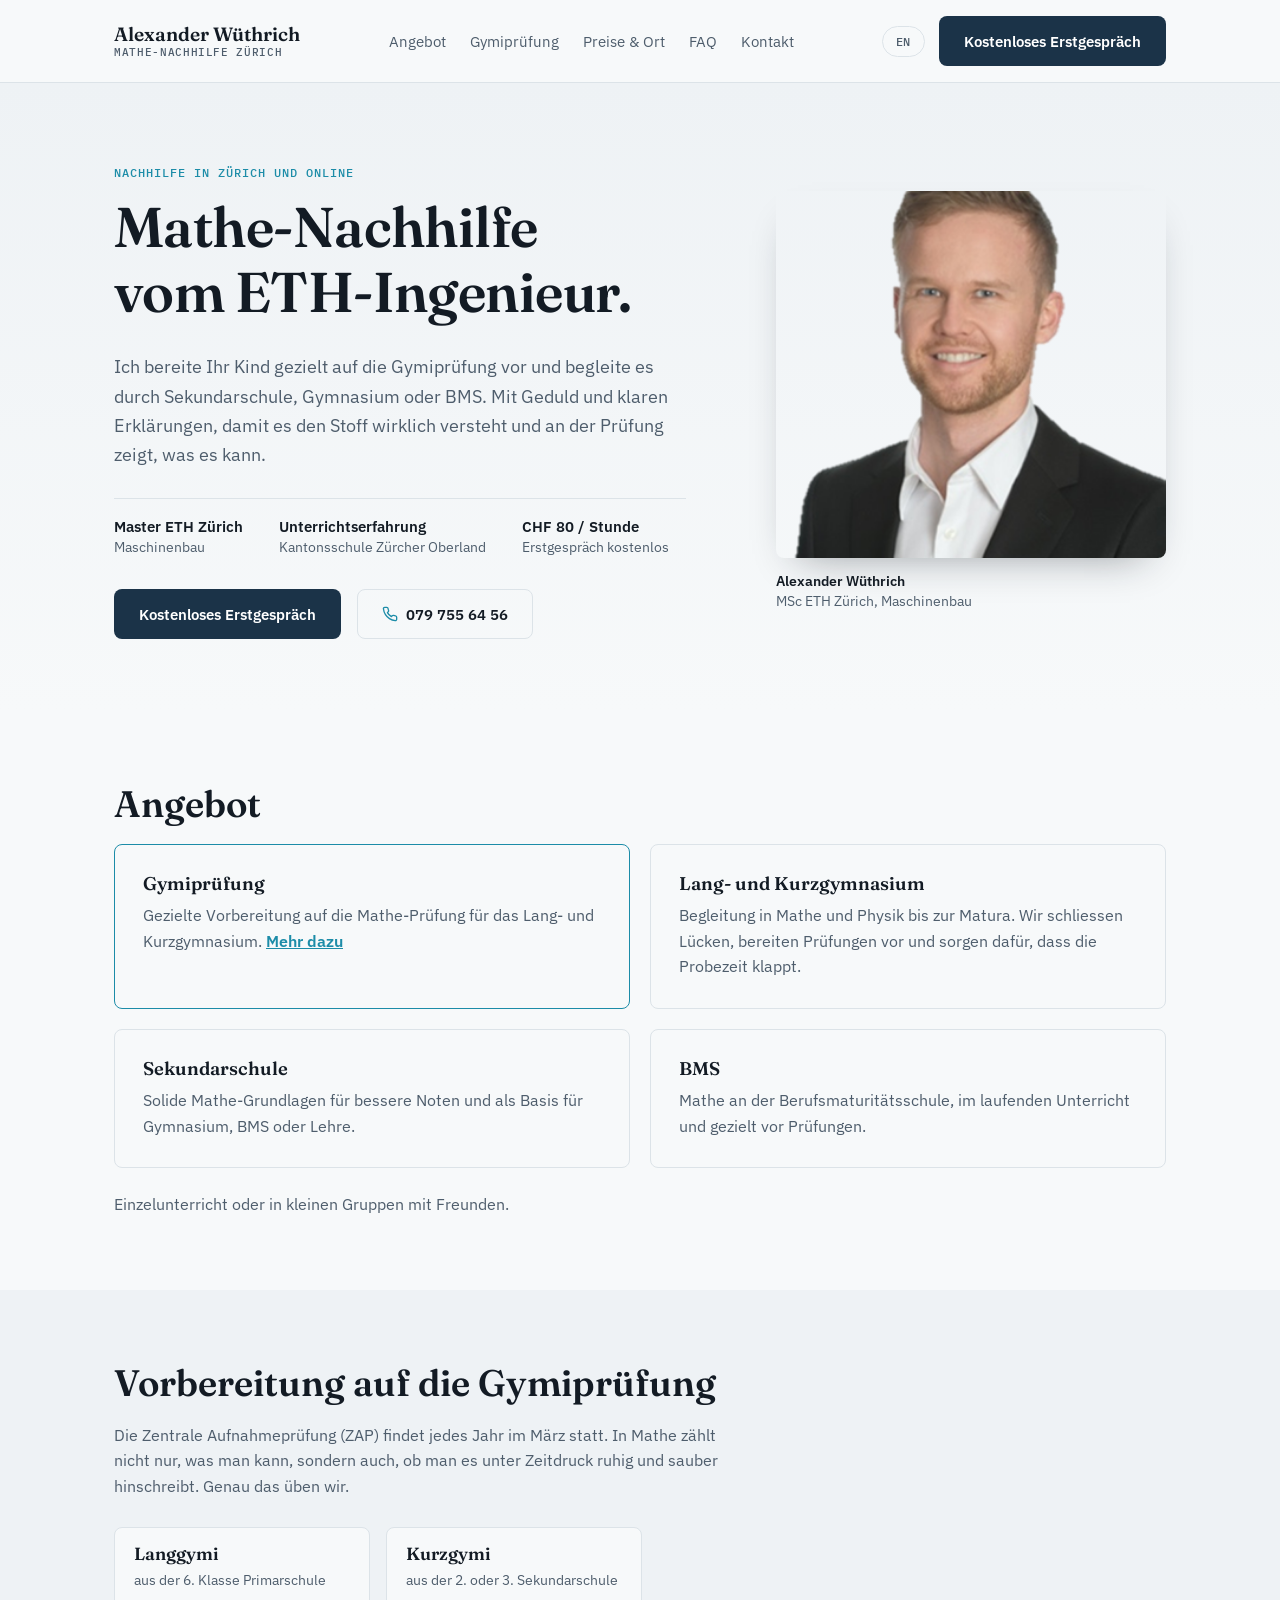
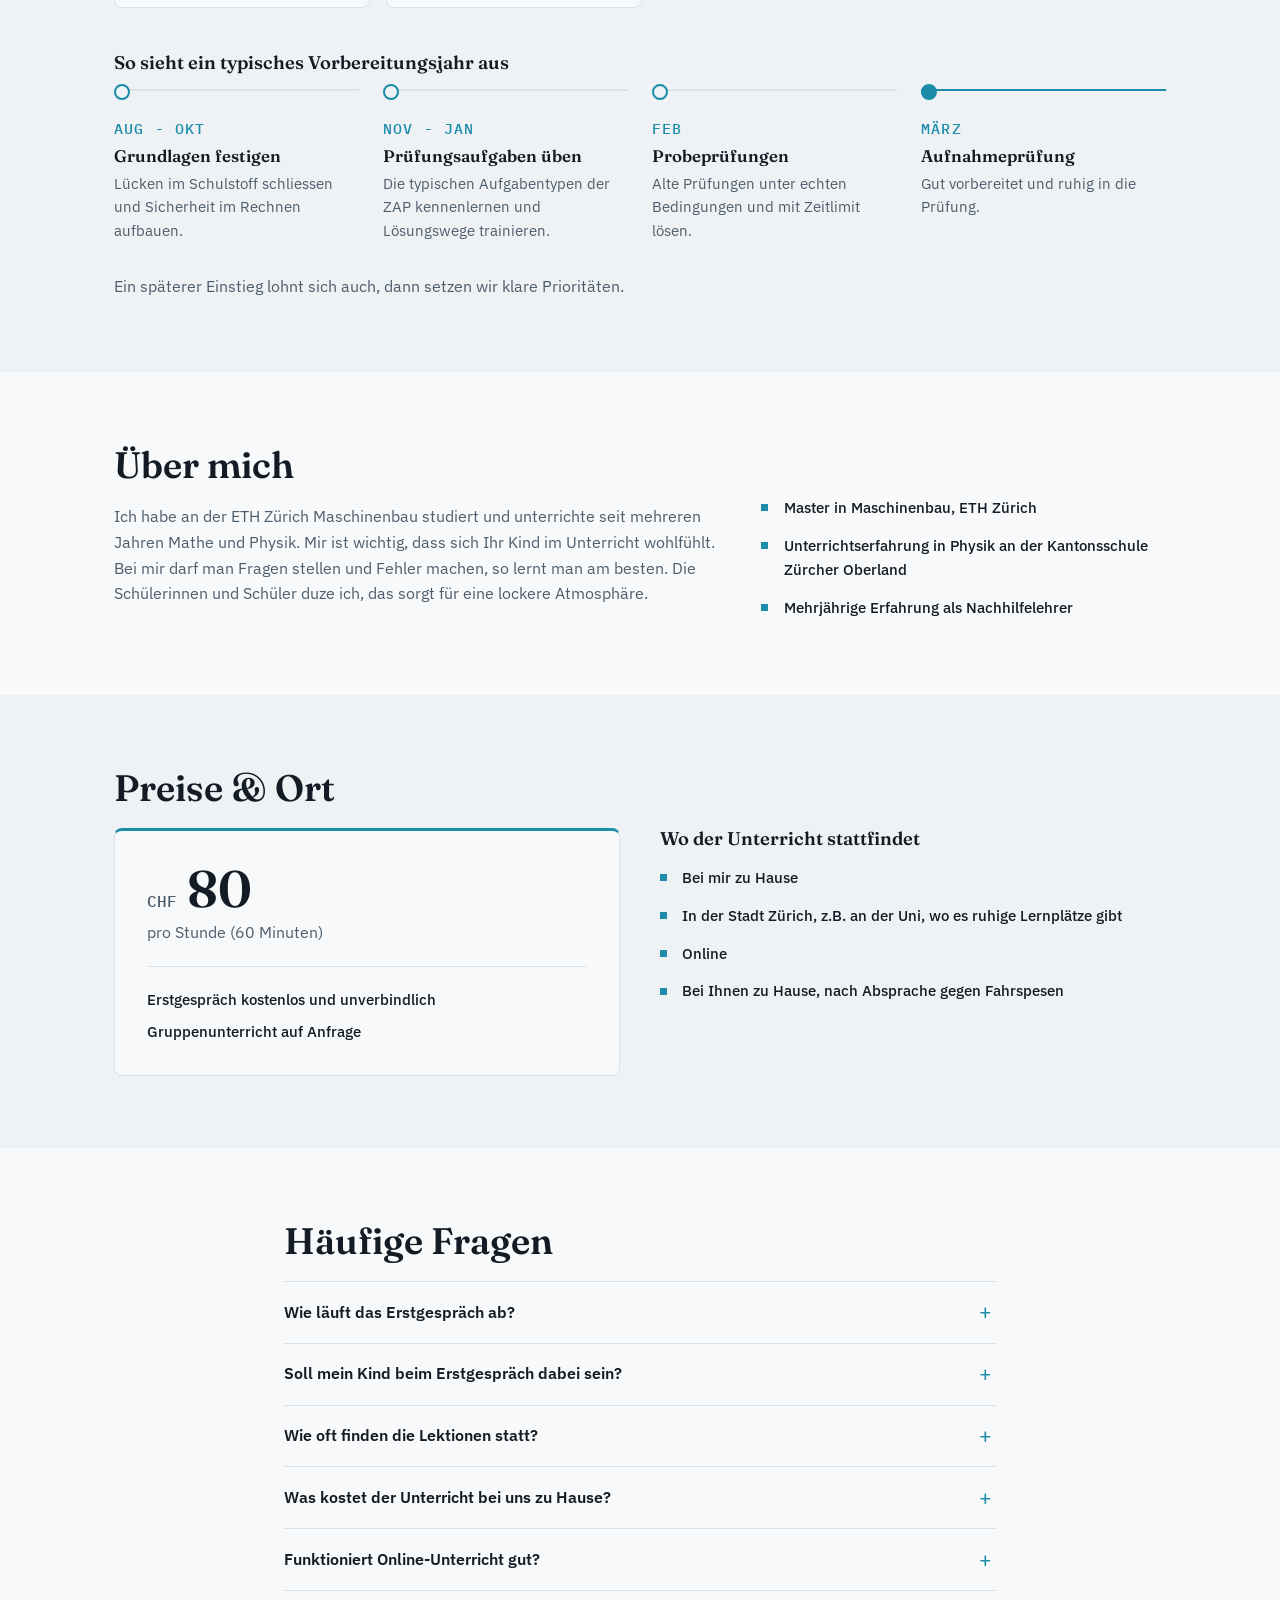
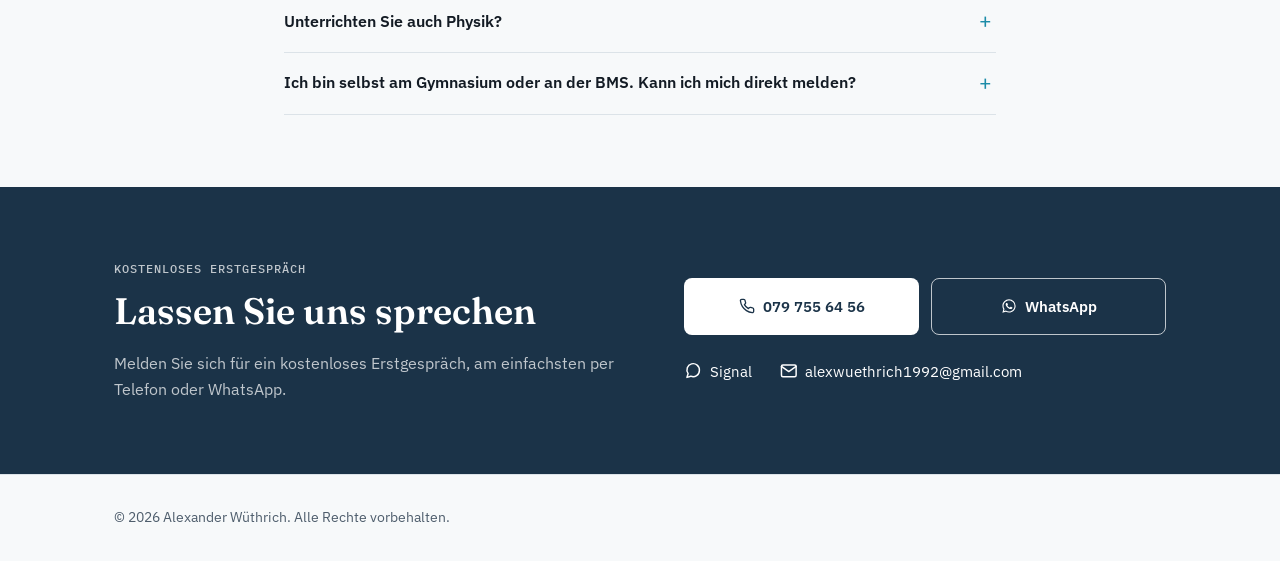
==== index.html @ bec6f2ce "Design pass: mobile contact bar, larger photo, Gymi timeline, contact band, self-hosted fonts - Fixe" ====
<!doctype html>
<html lang="de" data-lang="de"
      data-title-de="Mathe-Nachhilfe Zürich - Gymiprüfung, Gymnasium, Sek &amp; BMS | Alexander Wüthrich"
      data-title-en="Math Tutoring Zurich - Gymi Exam, Gymnasium, Sek &amp; BMS | Alexander Wüthrich"
      data-desc-de="Mathe-Nachhilfe in Zürich vom ETH-Ingenieur: Vorbereitung auf die Gymiprüfung (Lang- und Kurzgymi), Gymnasium, Sekundarschule und BMS. CHF 80 pro Stunde, Erstgespräch kostenlos."
      data-desc-en="Math tutoring in Zurich from an ETH engineer: Gymi entrance exam prep (Langgymi and Kurzgymi), Gymnasium, Sekundarschule and BMS. CHF 80 per hour, first conversation free.">
<head>
  <meta charset="UTF-8">
  <meta name="viewport" content="width=device-width, initial-scale=1.0">
  <title>Mathe-Nachhilfe Zürich - Gymiprüfung, Gymnasium, Sek &amp; BMS | Alexander Wüthrich</title>
  <meta name="description" content="Mathe-Nachhilfe in Zürich vom ETH-Ingenieur: Vorbereitung auf die Gymiprüfung (Lang- und Kurzgymi), Gymnasium, Sekundarschule und BMS. CHF 80 pro Stunde, Erstgespräch kostenlos.">
  <link rel="icon" href="data:image/svg+xml,%3Csvg xmlns='http://www.w3.org/2000/svg' viewBox='0 0 64 64'%3E%3Crect width='64' height='64' rx='14' fill='%231B3348'/%3E%3Cpath d='M10 36l7-3 9 17 11-34h17' fill='none' stroke='%23fff' stroke-width='5' stroke-linecap='round' stroke-linejoin='round'/%3E%3C/svg%3E">
  <link rel="preload" href="fonts/ibm-plex-sans-latin.woff2" as="font" type="font/woff2" crossorigin>
  <link rel="preload" href="fonts/fraunces-600-latin.woff2" as="font" type="font/woff2" crossorigin>
  <link rel="stylesheet" href="styles.css">
  <script>document.documentElement.classList.add('js');</script>
</head>
<body>

  <header class="site-header">
    <div class="container header-inner">
      <a href="#" class="logo">
        Alexander Wüthrich
        <span class="logo-sub"><span class="lang-de">Mathe-Nachhilfe Zürich</span><span class="lang-en">Math tutoring Zurich</span></span>
      </a>
      <button class="nav-toggle" id="nav-toggle" aria-label="Menü öffnen" aria-expanded="false" aria-controls="nav">
        <span></span><span></span><span></span>
      </button>
      <nav class="nav" id="nav">
        <a href="#angebot"><span class="lang-de">Angebot</span><span class="lang-en">Services</span></a>
        <a href="#gymipruefung"><span class="lang-de">Gymiprüfung</span><span class="lang-en">Gymi exam</span></a>
        <a href="#preise"><span class="lang-de">Preise &amp; Ort</span><span class="lang-en">Rates &amp; location</span></a>
        <a href="#faq">FAQ</a>
        <a href="#kontakt"><span class="lang-de">Kontakt</span><span class="lang-en">Contact</span></a>
      </nav>
      <div class="header-actions">
        <button class="lang-toggle" id="lang-toggle" aria-label="Switch language / Sprache wechseln">EN</button>
        <a href="#kontakt" class="btn btn-primary nav-cta">
          <span class="lang-de">Kostenloses Erstgespräch</span>
          <span class="lang-en">Free first chat</span>
        </a>
      </div>
    </div>
  </header>

  <section class="hero">
    <div class="container hero-inner">
      <div class="hero-text">
        <p class="eyebrow">
          <span class="lang-de">Nachhilfe in Zürich und online</span>
          <span class="lang-en">Tutoring in Zurich and online</span>
        </p>
        <h1>
          <span class="lang-de">Mathe-Nachhilfe vom ETH-Ingenieur.</span>
          <span class="lang-en">Math tutoring from an ETH engineer.</span>
        </h1>
        <p class="hero-sub">
          <span class="lang-de">Ich bereite Ihr Kind gezielt auf die Gymiprüfung vor und begleite es durch Sekundarschule, Gymnasium oder BMS. Mit Geduld und klaren Erklärungen, damit es den Stoff wirklich versteht und an der Prüfung zeigt, was es kann.</span>
          <span class="lang-en">I prepare your child for the Gymi entrance exam and support them through Sekundarschule, Gymnasium or BMS. With patience and clear explanations, so they really understand the material and can show what they know in the exam.</span>
        </p>
        <ul class="hero-facts">
          <li>
            <strong><span class="lang-de">Master ETH Zürich</span><span class="lang-en">Master's, ETH Zurich</span></strong>
            <span class="lang-de">Maschinenbau</span><span class="lang-en">Mechanical Engineering</span>
          </li>
          <li>
            <strong><span class="lang-de">Unterrichtserfahrung</span><span class="lang-en">Teaching experience</span></strong>
            <span class="lang-de">Kantonsschule Zürcher Oberland</span><span class="lang-en">Kantonsschule Zürcher Oberland</span>
          </li>
          <li>
            <strong><span class="lang-de">CHF 80 / Stunde</span><span class="lang-en">CHF 80 / hour</span></strong>
            <span class="lang-de">Erstgespräch kostenlos</span><span class="lang-en">First conversation free</span>
          </li>
        </ul>
        <div class="hero-actions">
          <a href="#kontakt" class="btn btn-primary">
            <span class="lang-de">Kostenloses Erstgespräch</span>
            <span class="lang-en">Free first conversation</span>
          </a>
          <a href="tel:+41797556456" class="btn btn-secondary">
            <svg class="btn-icon" viewBox="0 0 24 24" fill="none" stroke="currentColor" stroke-width="2" stroke-linecap="round" stroke-linejoin="round" aria-hidden="true"><path d="M22 16.92v3a2 2 0 0 1-2.18 2 19.79 19.79 0 0 1-8.63-3.07 19.5 19.5 0 0 1-6-6 19.79 19.79 0 0 1-3.07-8.67A2 2 0 0 1 4.11 2h3a2 2 0 0 1 2 1.72c.127.96.361 1.903.7 2.81a2 2 0 0 1-.45 2.11L8.09 9.91a16 16 0 0 0 6 6l1.27-1.27a2 2 0 0 1 2.11-.45c.907.339 1.85.573 2.81.7A2 2 0 0 1 22 16.92z"/></svg>
            079 755 64 56
          </a>
        </div>
      </div>
      <figure class="hero-photo">
        <img class="hero-photo-img" src="alexander-wuethrich.png" alt="Alexander Wüthrich" width="330" height="367">
        <figcaption>
          <strong>Alexander Wüthrich</strong>
          <span class="lang-de">MSc ETH Zürich, Maschinenbau</span><span class="lang-en">MSc ETH Zurich, Mechanical Engineering</span>
        </figcaption>
      </figure>
    </div>
  </section>

  <section id="angebot" class="section">
    <div class="container">
      <h2><span class="lang-de">Angebot</span><span class="lang-en">Services</span></h2>
      <div class="grid grid-2">
        <div class="card card-featured reveal">
          <h3><span class="lang-de">Gymiprüfung</span><span class="lang-en">Gymi entrance exam</span></h3>
          <p>
            <span class="lang-de">Gezielte Vorbereitung auf die Mathe-Prüfung für das Lang- und Kurzgymnasium. <a href="#gymipruefung">Mehr dazu</a></span>
            <span class="lang-en">Focused preparation for the math exam for Langgymnasium and Kurzgymnasium. <a href="#gymipruefung">Learn more</a></span>
          </p>
        </div>
        <div class="card reveal">
          <h3><span class="lang-de">Lang- und Kurzgymnasium</span><span class="lang-en">Langgymnasium and Kurzgymnasium</span></h3>
          <p>
            <span class="lang-de">Begleitung in Mathe und Physik bis zur Matura. Wir schliessen Lücken, bereiten Prüfungen vor und sorgen dafür, dass die Probezeit klappt.</span>
            <span class="lang-en">Support in math and physics all the way to the Matura. We close gaps, prepare for tests and make sure the probation period goes well.</span>
          </p>
        </div>
        <div class="card reveal">
          <h3><span class="lang-de">Sekundarschule</span><span class="lang-en">Sekundarschule</span></h3>
          <p>
            <span class="lang-de">Solide Mathe-Grundlagen für bessere Noten und als Basis für Gymnasium, BMS oder Lehre.</span>
            <span class="lang-en">Solid math foundations for better grades and a good basis for Gymnasium, BMS or an apprenticeship.</span>
          </p>
        </div>
        <div class="card reveal">
          <h3><span class="lang-de">BMS</span><span class="lang-en">BMS</span></h3>
          <p>
            <span class="lang-de">Mathe an der Berufsmaturitätsschule, im laufenden Unterricht und gezielt vor Prüfungen.</span>
            <span class="lang-en">Math at the Berufsmaturitätsschule, alongside regular classes and focused before exams.</span>
          </p>
        </div>
      </div>
      <p class="section-note">
        <span class="lang-de">Einzelunterricht oder in kleinen Gruppen mit Freunden.</span>
        <span class="lang-en">One-on-one or in small groups with friends.</span>
      </p>
    </div>
  </section>

  <section id="gymipruefung" class="section section-alt">
    <div class="container">
      <h2><span class="lang-de">Vorbereitung auf die Gymiprüfung</span><span class="lang-en">Gymi entrance exam prep</span></h2>
      <p class="section-intro">
        <span class="lang-de">Die Zentrale Aufnahmeprüfung (ZAP) findet jedes Jahr im März statt. In Mathe zählt nicht nur, was man kann, sondern auch, ob man es unter Zeitdruck ruhig und sauber hinschreibt. Genau das üben wir.</span>
        <span class="lang-en">The central entrance exam (ZAP) takes place every March. In math, it's not just about what you know, but whether you can get it down calmly and cleanly under time pressure. That's exactly what we practice.</span>
      </p>
      <div class="tracks">
        <div class="track">
          <h3>Langgymi</h3>
          <p><span class="lang-de">aus der 6. Klasse Primarschule</span><span class="lang-en">from 6th grade of primary school</span></p>
        </div>
        <div class="track">
          <h3>Kurzgymi</h3>
          <p><span class="lang-de">aus der 2. oder 3. Sekundarschule</span><span class="lang-en">from 2nd or 3rd year of Sekundarschule</span></p>
        </div>
      </div>
      <h3 class="list-title"><span class="lang-de">So sieht ein typisches Vorbereitungsjahr aus</span><span class="lang-en">What a typical preparation year looks like</span></h3>
      <ol class="timeline">
        <li class="reveal">
          <p class="label"><span class="lang-de">Aug - Okt</span><span class="lang-en">Aug - Oct</span></p>
          <h3><span class="lang-de">Grundlagen festigen</span><span class="lang-en">Strengthen the basics</span></h3>
          <p><span class="lang-de">Lücken im Schulstoff schliessen und Sicherheit im Rechnen aufbauen.</span><span class="lang-en">Close gaps in the school material and build confidence with calculations.</span></p>
        </li>
        <li class="reveal">
          <p class="label"><span class="lang-de">Nov - Jan</span><span class="lang-en">Nov - Jan</span></p>
          <h3><span class="lang-de">Prüfungsaufgaben üben</span><span class="lang-en">Practice exam problems</span></h3>
          <p><span class="lang-de">Die typischen Aufgabentypen der ZAP kennenlernen und Lösungswege trainieren.</span><span class="lang-en">Get to know the typical ZAP problem types and practice how to solve them.</span></p>
        </li>
        <li class="reveal">
          <p class="label"><span class="lang-de">Feb</span><span class="lang-en">Feb</span></p>
          <h3><span class="lang-de">Probeprüfungen</span><span class="lang-en">Practice exams</span></h3>
          <p><span class="lang-de">Alte Prüfungen unter echten Bedingungen und mit Zeitlimit lösen.</span><span class="lang-en">Solve past exams under real conditions, with a time limit.</span></p>
        </li>
        <li class="reveal timeline-exam">
          <p class="label"><span class="lang-de">März</span><span class="lang-en">March</span></p>
          <h3><span class="lang-de">Aufnahmeprüfung</span><span class="lang-en">Entrance exam</span></h3>
          <p><span class="lang-de">Gut vorbereitet und ruhig in die Prüfung.</span><span class="lang-en">Well prepared and calm on exam day.</span></p>
        </li>
      </ol>
      <p class="section-note">
        <span class="lang-de">Ein späterer Einstieg lohnt sich auch, dann setzen wir klare Prioritäten.</span>
        <span class="lang-en">Starting later is still worth it, we just set clear priorities.</span>
      </p>
    </div>
  </section>

  <section id="ueber-mich" class="section">
    <div class="container about-inner reveal">
      <div>
        <h2><span class="lang-de">Über mich</span><span class="lang-en">About me</span></h2>
        <p>
          <span class="lang-de">Ich habe an der ETH Zürich Maschinenbau studiert und unterrichte seit mehreren Jahren Mathe und Physik. Mir ist wichtig, dass sich Ihr Kind im Unterricht wohlfühlt. Bei mir darf man Fragen stellen und Fehler machen, so lernt man am besten. Die Schülerinnen und Schüler duze ich, das sorgt für eine lockere Atmosphäre.</span>
          <span class="lang-en">I studied Mechanical Engineering at ETH Zurich and have been teaching math and physics for several years. What matters to me is that your child feels comfortable. They can ask questions and make mistakes, that's how people actually learn.</span>
        </p>
      </div>
      <ul class="accent-list">
        <li><span class="lang-de">Master in Maschinenbau, ETH Zürich</span><span class="lang-en">Master's degree in Mechanical Engineering, ETH Zurich</span></li>
        <li><span class="lang-de">Unterrichtserfahrung in Physik an der Kantonsschule Zürcher Oberland</span><span class="lang-en">Teaching experience in physics at Kantonsschule Zürcher Oberland</span></li>
        <li><span class="lang-de">Mehrjährige Erfahrung als Nachhilfelehrer</span><span class="lang-en">Several years of experience as a tutor</span></li>
      </ul>
    </div>
  </section>

  <section id="preise" class="section section-alt">
    <div class="container">
      <h2><span class="lang-de">Preise &amp; Ort</span><span class="lang-en">Rates &amp; location</span></h2>
      <div class="split">
        <div class="price-box">
          <p class="price"><span class="price-currency">CHF</span><span class="price-amount">80</span></p>
          <p class="price-unit"><span class="lang-de">pro Stunde (60 Minuten)</span><span class="lang-en">per hour (60 minutes)</span></p>
          <ul class="price-details">
            <li><span class="lang-de">Erstgespräch kostenlos und unverbindlich</span><span class="lang-en">First conversation free, no strings attached</span></li>
            <li><span class="lang-de">Gruppenunterricht auf Anfrage</span><span class="lang-en">Group lessons on request</span></li>
          </ul>
        </div>
        <div>
          <h3 class="list-title"><span class="lang-de">Wo der Unterricht stattfindet</span><span class="lang-en">Where lessons take place</span></h3>
          <ul class="accent-list">
            <li><span class="lang-de">Bei mir zu Hause</span><span class="lang-en">At my place</span></li>
            <li><span class="lang-de">In der Stadt Zürich, z.B. an der Uni, wo es ruhige Lernplätze gibt</span><span class="lang-en">In the city of Zurich, e.g. at the university, where there are quiet study spaces</span></li>
            <li><span class="lang-de">Online</span><span class="lang-en">Online</span></li>
            <li><span class="lang-de">Bei Ihnen zu Hause, nach Absprache gegen Fahrspesen</span><span class="lang-en">At your home, by arrangement, plus travel costs</span></li>
          </ul>
        </div>
      </div>
    </div>
  </section>

  <section id="faq" class="section">
    <div class="container faq-inner">
      <h2><span class="lang-de">Häufige Fragen</span><span class="lang-en">Frequently asked questions</span></h2>
      <details>
        <summary><span class="lang-de">Wie läuft das Erstgespräch ab?</span><span class="lang-en">How does the first conversation work?</span></summary>
        <p>
          <span class="lang-de">Wir besprechen telefonisch, per Video oder persönlich, wo Ihr Kind steht, welches Ziel es hat und wie der Unterricht aussehen soll. Das Gespräch ist kostenlos und unverbindlich.</span>
          <span class="lang-en">By phone, video or in person, we talk about where your child stands, what the goal is and what lessons should look like. It's free and there's no commitment.</span>
        </p>
      </details>
      <details>
        <summary><span class="lang-de">Soll mein Kind beim Erstgespräch dabei sein?</span><span class="lang-en">Should my child join the first conversation?</span></summary>
        <p>
          <span class="lang-de">Ja, wenn möglich. So lernen wir uns gleich kennen, und Ihr Kind kann selbst erzählen, wo es Schwierigkeiten hat.</span>
          <span class="lang-en">Yes, if possible. That way we get to know each other right away, and your child can tell me where they're struggling.</span>
        </p>
      </details>
      <details>
        <summary><span class="lang-de">Wie oft finden die Lektionen statt?</span><span class="lang-en">How often are lessons?</span></summary>
        <p>
          <span class="lang-de">Meistens einmal pro Woche. Vor Prüfungen kann es sinnvoll sein, häufiger zu kommen. Die Termine richten sich nach dem Stundenplan Ihres Kindes.</span>
          <span class="lang-en">Usually once a week. Before exams it can make sense to meet more often. Times are arranged around your child's school schedule.</span>
        </p>
      </details>
      <details>
        <summary><span class="lang-de">Was kostet der Unterricht bei uns zu Hause?</span><span class="lang-en">What does it cost if you come to my home?</span></summary>
        <p>
          <span class="lang-de">CHF 80 pro Stunde plus Fahrspesen, je nach Weg. Den genauen Betrag besprechen wir vorher.</span>
          <span class="lang-en">CHF 80 per hour plus travel costs, depending on the distance. We agree on the exact amount beforehand.</span>
        </p>
      </details>
      <details>
        <summary><span class="lang-de">Funktioniert Online-Unterricht gut?</span><span class="lang-en">Does online tutoring work well?</span></summary>
        <p>
          <span class="lang-de">Ja. Wir sehen uns per Video und rechnen gemeinsam am Bildschirm. Das spart den Weg und eignet sich besonders für ältere Schülerinnen und Schüler.</span>
          <span class="lang-en">Yes. We meet by video and work through problems together on screen. It saves travel time and works especially well for older students.</span>
        </p>
      </details>
      <details>
        <summary><span class="lang-de">Unterrichten Sie auch Physik?</span><span class="lang-en">Do you also teach physics?</span></summary>
        <p>
          <span class="lang-de">Ja, am Gymnasium und für die Matura auch Physik.</span>
          <span class="lang-en">Yes, for Gymnasium and the Matura I also teach physics.</span>
        </p>
      </details>
      <details>
        <summary><span class="lang-de">Ich bin selbst am Gymnasium oder an der BMS. Kann ich mich direkt melden?</span><span class="lang-en">I'm a student myself. Can I get in touch directly?</span></summary>
        <p>
          <span class="lang-de">Ja, gerne. Melde dich einfach per WhatsApp oder Telefon.</span>
          <span class="lang-en">Yes, of course. Just message me on WhatsApp or give me a call.</span>
        </p>
      </details>
    </div>
  </section>

  <section id="kontakt" class="section contact">
    <div class="container contact-inner">
      <div>
        <p class="eyebrow"><span class="lang-de">Kostenloses Erstgespräch</span><span class="lang-en">Free first conversation</span></p>
        <h2><span class="lang-de">Lassen Sie uns sprechen</span><span class="lang-en">Let's talk</span></h2>
        <p>
          <span class="lang-de">Melden Sie sich für ein kostenloses Erstgespräch, am einfachsten per Telefon oder WhatsApp.</span>
          <span class="lang-en">Get in touch for a free first conversation, easiest by phone or WhatsApp.</span>
        </p>
      </div>
      <div class="contact-main">
        <a href="tel:+41797556456" class="btn btn-light">
          <svg class="btn-icon" viewBox="0 0 24 24" fill="none" stroke="currentColor" stroke-width="2" stroke-linecap="round" stroke-linejoin="round" aria-hidden="true"><path d="M22 16.92v3a2 2 0 0 1-2.18 2 19.79 19.79 0 0 1-8.63-3.07 19.5 19.5 0 0 1-6-6 19.79 19.79 0 0 1-3.07-8.67A2 2 0 0 1 4.11 2h3a2 2 0 0 1 2 1.72c.127.96.361 1.903.7 2.81a2 2 0 0 1-.45 2.11L8.09 9.91a16 16 0 0 0 6 6l1.27-1.27a2 2 0 0 1 2.11-.45c.907.339 1.85.573 2.81.7A2 2 0 0 1 22 16.92z"/></svg>
          079 755 64 56
        </a>
        <a href="https://wa.me/41797556456?text=Guten%20Tag%2C%20ich%20interessiere%20mich%20f%C3%BCr%20Mathe-Nachhilfe." class="btn btn-outline-light" target="_blank" rel="noopener">
          <svg class="btn-icon" viewBox="0 0 24 24" fill="currentColor" aria-hidden="true"><g transform="translate(2,2) scale(0.833)"><path d="M17.472 14.382c-.297-.149-1.758-.867-2.03-.967-.273-.099-.471-.148-.67.15-.197.297-.767.966-.94 1.164-.173.199-.347.223-.644.075-.297-.15-1.255-.463-2.39-1.475-.883-.788-1.48-1.761-1.653-2.059-.173-.297-.018-.458.13-.606.134-.133.298-.347.446-.52.149-.174.198-.298.298-.497.099-.198.05-.371-.025-.52-.075-.149-.669-1.612-.916-2.207-.242-.579-.487-.5-.669-.51-.173-.008-.371-.01-.57-.01-.198 0-.52.074-.792.372-.272.297-1.04 1.016-1.04 2.479 0 1.462 1.065 2.875 1.213 3.074.149.198 2.096 3.2 5.077 4.487.709.306 1.262.489 1.694.625.712.227 1.36.195 1.871.118.571-.085 1.758-.719 2.006-1.413.248-.694.248-1.289.173-1.413-.074-.124-.272-.198-.57-.347m-5.421 7.403h-.004a9.87 9.87 0 0 1-5.031-1.378l-.361-.214-3.741.982.998-3.648-.235-.374a9.86 9.86 0 0 1-1.51-5.26c.001-5.45 4.436-9.884 9.888-9.884 2.64 0 5.122 1.03 6.988 2.898a9.825 9.825 0 0 1 2.893 6.994c-.003 5.45-4.437 9.884-9.885 9.884m8.413-18.297A11.815 11.815 0 0 0 12.05 0C5.495 0 .16 5.335.157 11.892c0 2.096.547 4.142 1.588 5.945L.057 24l6.305-1.654a11.882 11.882 0 0 0 5.683 1.448h.005c6.554 0 11.89-5.335 11.893-11.893a11.821 11.821 0 0 0-3.48-8.413"/></g></svg>
          WhatsApp
        </a>
        <div class="contact-more">
          <a href="https://signal.me/#p/+41797556456" target="_blank" rel="noopener">
            <svg class="contact-icon" viewBox="0 0 24 24" fill="none" stroke="currentColor" stroke-width="2" stroke-linecap="round" stroke-linejoin="round" aria-hidden="true"><path d="M21 11.5a8.5 8.5 0 0 1-11.78 7.84L4 21l1.66-5.22A8.5 8.5 0 1 1 21 11.5z"/></svg>
            Signal
          </a>
          <a href="mailto:alexwuethrich1992@gmail.com">
            <svg class="contact-icon" viewBox="0 0 24 24" fill="none" stroke="currentColor" stroke-width="2" stroke-linecap="round" stroke-linejoin="round" aria-hidden="true"><path d="M4 4h16c1.1 0 2 .9 2 2v12c0 1.1-.9 2-2 2H4c-1.1 0-2-.9-2-2V6c0-1.1.9-2 2-2z"/><polyline points="22,6 12,13 2,6"/></svg>
            alexwuethrich1992@gmail.com
          </a>
        </div>
      </div>
    </div>
  </section>

  <nav class="mobile-bar" aria-label="Kontakt">
    <a href="tel:+41797556456" class="btn btn-primary">
      <svg class="btn-icon" viewBox="0 0 24 24" fill="none" stroke="currentColor" stroke-width="2" stroke-linecap="round" stroke-linejoin="round" aria-hidden="true"><path d="M22 16.92v3a2 2 0 0 1-2.18 2 19.79 19.79 0 0 1-8.63-3.07 19.5 19.5 0 0 1-6-6 19.79 19.79 0 0 1-3.07-8.67A2 2 0 0 1 4.11 2h3a2 2 0 0 1 2 1.72c.127.96.361 1.903.7 2.81a2 2 0 0 1-.45 2.11L8.09 9.91a16 16 0 0 0 6 6l1.27-1.27a2 2 0 0 1 2.11-.45c.907.339 1.85.573 2.81.7A2 2 0 0 1 22 16.92z"/></svg>
      <span class="lang-de">Anrufen</span><span class="lang-en">Call</span>
    </a>
    <a href="https://wa.me/41797556456?text=Guten%20Tag%2C%20ich%20interessiere%20mich%20f%C3%BCr%20Mathe-Nachhilfe." class="btn btn-secondary" target="_blank" rel="noopener">
      <svg class="btn-icon" viewBox="0 0 24 24" fill="currentColor" aria-hidden="true"><g transform="translate(2,2) scale(0.833)"><path d="M17.472 14.382c-.297-.149-1.758-.867-2.03-.967-.273-.099-.471-.148-.67.15-.197.297-.767.966-.94 1.164-.173.199-.347.223-.644.075-.297-.15-1.255-.463-2.39-1.475-.883-.788-1.48-1.761-1.653-2.059-.173-.297-.018-.458.13-.606.134-.133.298-.347.446-.52.149-.174.198-.298.298-.497.099-.198.05-.371-.025-.52-.075-.149-.669-1.612-.916-2.207-.242-.579-.487-.5-.669-.51-.173-.008-.371-.01-.57-.01-.198 0-.52.074-.792.372-.272.297-1.04 1.016-1.04 2.479 0 1.462 1.065 2.875 1.213 3.074.149.198 2.096 3.2 5.077 4.487.709.306 1.262.489 1.694.625.712.227 1.36.195 1.871.118.571-.085 1.758-.719 2.006-1.413.248-.694.248-1.289.173-1.413-.074-.124-.272-.198-.57-.347m-5.421 7.403h-.004a9.87 9.87 0 0 1-5.031-1.378l-.361-.214-3.741.982.998-3.648-.235-.374a9.86 9.86 0 0 1-1.51-5.26c.001-5.45 4.436-9.884 9.888-9.884 2.64 0 5.122 1.03 6.988 2.898a9.825 9.825 0 0 1 2.893 6.994c-.003 5.45-4.437 9.884-9.885 9.884m8.413-18.297A11.815 11.815 0 0 0 12.05 0C5.495 0 .16 5.335.157 11.892c0 2.096.547 4.142 1.588 5.945L.057 24l6.305-1.654a11.882 11.882 0 0 0 5.683 1.448h.005c6.554 0 11.89-5.335 11.893-11.893a11.821 11.821 0 0 0-3.48-8.413"/></g></svg>
      WhatsApp
    </a>
  </nav>

  <footer class="site-footer">
    <div class="container">
      <p>&copy; <span id="year"></span> Alexander Wüthrich. <span class="lang-de">Alle Rechte vorbehalten.</span><span class="lang-en">All rights reserved.</span></p>
    </div>
  </footer>

  <script src="script.js"></script>
</body>
</html>
---- styles.css ----
/* Fonts (self-hosted) */
@font-face {
  font-family: "Fraunces";
  font-style: normal;
  font-weight: 600;
  font-display: swap;
  src: url(fonts/fraunces-600-latin.woff2) format("woff2");
  unicode-range: U+0000-00FF, U+0131, U+0152-0153, U+02BB-02BC, U+02C6, U+02DA, U+02DC, U+0304, U+0308, U+0329, U+2000-206F, U+20AC, U+2122, U+2191, U+2193, U+2212, U+2215, U+FEFF, U+FFFD;
}
@font-face {
  font-family: "Fraunces";
  font-style: normal;
  font-weight: 600;
  font-display: swap;
  src: url(fonts/fraunces-600-latin-ext.woff2) format("woff2");
  unicode-range: U+0100-02BA, U+02BD-02C5, U+02C7-02CC, U+02CE-02D7, U+02DD-02FF, U+0304, U+0308, U+0329, U+1D00-1DBF, U+1E00-1E9F, U+1EF2-1EFF, U+2020, U+20A0-20AB, U+20AD-20C4, U+2113, U+2C60-2C7F, U+A720-A7FF;
}
@font-face {
  font-family: "IBM Plex Sans";
  font-style: normal;
  font-weight: 400 600;
  font-display: swap;
  src: url(fonts/ibm-plex-sans-latin.woff2) format("woff2");
  unicode-range: U+0000-00FF, U+0131, U+0152-0153, U+02BB-02BC, U+02C6, U+02DA, U+02DC, U+0304, U+0308, U+0329, U+2000-206F, U+20AC, U+2122, U+2191, U+2193, U+2212, U+2215, U+FEFF, U+FFFD;
}
@font-face {
  font-family: "IBM Plex Sans";
  font-style: normal;
  font-weight: 400 600;
  font-display: swap;
  src: url(fonts/ibm-plex-sans-latin-ext.woff2) format("woff2");
  unicode-range: U+0100-02BA, U+02BD-02C5, U+02C7-02CC, U+02CE-02D7, U+02DD-02FF, U+0304, U+0308, U+0329, U+1D00-1DBF, U+1E00-1E9F, U+1EF2-1EFF, U+2020, U+20A0-20AB, U+20AD-20C4, U+2113, U+2C60-2C7F, U+A720-A7FF;
}
@font-face {
  font-family: "IBM Plex Mono";
  font-style: normal;
  font-weight: 500;
  font-display: swap;
  src: url(fonts/ibm-plex-mono-500-latin.woff2) format("woff2");
  unicode-range: U+0000-00FF, U+0131, U+0152-0153, U+02BB-02BC, U+02C6, U+02DA, U+02DC, U+0304, U+0308, U+0329, U+2000-206F, U+20AC, U+2122, U+2191, U+2193, U+2212, U+2215, U+FEFF, U+FFFD;
}
@font-face {
  font-family: "IBM Plex Mono";
  font-style: normal;
  font-weight: 500;
  font-display: swap;
  src: url(fonts/ibm-plex-mono-500-latin-ext.woff2) format("woff2");
  unicode-range: U+0100-02BA, U+02BD-02C5, U+02C7-02CC, U+02CE-02D7, U+02DD-02FF, U+0304, U+0308, U+0329, U+1D00-1DBF, U+1E00-1E9F, U+1EF2-1EFF, U+2020, U+20A0-20AB, U+20AD-20C4, U+2113, U+2C60-2C7F, U+A720-A7FF;
}

:root {
  --brand: #1B3348;
  --brand-dark: #0F2233;
  --accent: #1C8CA8;
  --ink: #131B24;
  --ink-soft: #4E5D6C;
  --bg: #F7F9FA;
  --bg-alt: #EEF2F5;
  --border: #DCE3E8;
  --header-bg: rgba(247, 249, 250, 0.92);
  --band: #1B3348;
  --on-band: #FFFFFF;
  --on-band-soft: rgba(255, 255, 255, 0.72);
  --radius: 8px;
  --font-heading: "Fraunces", Georgia, serif;
  --font: "IBM Plex Sans", -apple-system, BlinkMacSystemFont, "Segoe UI", Roboto, Helvetica, Arial, sans-serif;
  --font-mono: "IBM Plex Mono", ui-monospace, "SF Mono", Menlo, Consolas, monospace;
  --mobile-bar: 0px;
}

* { box-sizing: border-box; }

html { scroll-padding-top: 5rem; }

body {
  margin: 0;
  font-family: var(--font);
  color: var(--ink);
  background: var(--bg);
  line-height: 1.6;
  padding-bottom: var(--mobile-bar);
}

h1, h2, h3 { font-family: var(--font-heading); line-height: 1.15; margin: 0 0 0.5em; font-weight: 600; text-wrap: balance; }
h1 { font-size: clamp(2.2rem, 4.4vw, 3.5rem); letter-spacing: -0.01em; }
h2 { font-size: clamp(1.6rem, 3vw, 2.3rem); }
h3 { font-size: 1.15rem; }
p { color: var(--ink-soft); margin: 0 0 1em; }
a:focus-visible, button:focus-visible, summary:focus-visible {
  outline: 2px solid var(--accent);
  outline-offset: 3px;
  border-radius: 4px;
}

.container {
  max-width: 1100px;
  margin: 0 auto;
  padding: 0 1.5rem;
}

/* Small uppercase labels */
.eyebrow, .label {
  font-family: var(--font-mono);
  font-size: 0.78rem;
  font-weight: 500;
  letter-spacing: 0.08em;
  text-transform: uppercase;
  color: var(--accent);
  margin: 0 0 0.75rem;
}

/* Language toggling */
.lang-en { display: none; }
html[data-lang="en"] .lang-de { display: none; }
html[data-lang="en"] .lang-en { display: initial; }

/* Header */
.site-header {
  position: sticky;
  top: 0;
  background: var(--header-bg);
  backdrop-filter: blur(8px);
  border-bottom: 1px solid var(--border);
  z-index: 10;
}
.header-inner {
  display: flex;
  align-items: center;
  justify-content: space-between;
  gap: 1rem;
  padding-top: 1rem;
  padding-bottom: 1rem;
}
.logo {
  font-family: var(--font-heading);
  font-weight: 600;
  font-size: 1.2rem;
  color: var(--ink);
  text-decoration: none;
  line-height: 1.2;
}
.logo-sub {
  display: block;
  font-family: var(--font-mono);
  font-weight: 500;
  font-size: 0.68rem;
  letter-spacing: 0.06em;
  text-transform: uppercase;
  color: var(--ink-soft);
}
.nav {
  display: flex;
  gap: 1.5rem;
}
.nav a {
  color: var(--ink-soft);
  text-decoration: none;
  font-size: 0.95rem;
}
.nav a:hover { color: var(--brand); }

.header-actions {
  display: flex;
  align-items: center;
  gap: 0.9rem;
}
.lang-toggle {
  font-family: var(--font-mono);
  font-weight: 500;
  font-size: 0.78rem;
  letter-spacing: 0.04em;
  background: transparent;
  border: 1px solid var(--border);
  border-radius: 999px;
  padding: 0.4rem 0.8rem;
  color: var(--ink-soft);
  cursor: pointer;
}
.lang-toggle:hover { border-color: var(--brand); color: var(--brand); }

.nav-cta { display: none; }
.nav-toggle {
  display: none;
  flex-direction: column;
  justify-content: center;
  gap: 5px;
  width: 34px;
  height: 34px;
  background: none;
  border: none;
  cursor: pointer;
  padding: 0;
}
.nav-toggle span {
  display: block;
  height: 2px;
  background: var(--ink);
  border-radius: 2px;
}

@media (min-width: 860px) {
  .nav-cta { display: inline-flex; }
}
@media (max-width: 859px) {
  .nav-toggle { display: flex; }
  .nav {
    position: absolute;
    top: 100%;
    left: 0;
    right: 0;
    background: var(--bg);
    border-bottom: 1px solid var(--border);
    flex-direction: column;
    gap: 0;
    max-height: 0;
    overflow: hidden;
    transition: max-height 0.25s ease;
  }
  .nav.open { max-height: 320px; }
  .nav a {
    padding: 0.9rem 1.5rem;
    border-top: 1px solid var(--border);
  }
  .header-actions { order: 3; }
}

/* Buttons */
.btn {
  display: inline-flex;
  align-items: center;
  justify-content: center;
  gap: 0.5rem;
  padding: 0.75rem 1.5rem;
  border-radius: var(--radius);
  text-decoration: none;
  font-weight: 600;
  font-size: 0.95rem;
  border: 1px solid transparent;
}
.btn-primary {
  background: var(--brand);
  color: #fff;
}
.btn-primary:hover { background: var(--brand-dark); }
.btn-secondary {
  background: transparent;
  color: var(--ink);
  border-color: var(--border);
}
.btn-secondary:hover { border-color: var(--brand); color: var(--brand); }
.btn-icon { width: 1rem; height: 1rem; flex-shrink: 0; }
.btn-secondary .btn-icon { color: var(--accent); }

/* Hero */
.hero {
  padding: 5rem 0 4.5rem;
  background: linear-gradient(180deg, var(--bg-alt), var(--bg));
}
.hero-inner {
  display: grid;
  grid-template-columns: 1fr;
  gap: 2.5rem;
  align-items: center;
}
@media (min-width: 860px) {
  .hero-inner { grid-template-columns: 1.35fr 1fr; gap: 3.5rem; }
}
.hero-text { max-width: 620px; }
.hero-photo {
  margin: 0;
  justify-self: center;
  width: min(300px, 100%);
}
@media (min-width: 860px) {
  .hero-photo { width: 100%; max-width: 390px; justify-self: end; }
}
.hero-photo-img {
  display: block;
  width: 100%;
  max-width: 100%;
  aspect-ratio: 330 / 367;
  object-fit: cover;
  border-radius: var(--radius);
  box-shadow: 0 18px 40px -22px rgba(19, 27, 36, 0.45);
}
.hero-photo figcaption {
  margin-top: 0.85rem;
  font-size: 0.9rem;
  color: var(--ink-soft);
  line-height: 1.4;
}
.hero-photo figcaption strong { display: block; color: var(--ink); font-weight: 600; }
.hero-sub { font-size: 1.15rem; margin-bottom: 1.75rem; max-width: 34em; }
.hero-facts {
  list-style: none;
  margin: 0 0 2rem;
  padding: 1.1rem 0 0;
  border-top: 1px solid var(--border);
  display: flex;
  flex-wrap: wrap;
  gap: 1rem 2.25rem;
}
.hero-facts li {
  font-size: 0.85rem;
  color: var(--ink-soft);
  line-height: 1.4;
}
.hero-facts strong {
  display: block;
  font-size: 0.95rem;
  font-weight: 600;
  color: var(--ink);
}
.hero-actions { display: flex; gap: 1rem; flex-wrap: wrap; }

/* Sections */
.section { padding: 4.5rem 0; }
.section-alt { background: var(--bg-alt); }
.section-intro { max-width: 40em; }

/* Grid / cards */
.grid { display: grid; gap: 1.25rem; }
.grid-2 { grid-template-columns: repeat(2, 1fr); }
@media (max-width: 700px) {
  .grid-2 { grid-template-columns: 1fr; }
}
.card {
  background: var(--bg);
  border: 1px solid var(--border);
  border-radius: var(--radius);
  padding: 1.75rem;
}
.card p { margin: 0; }
.card a { color: var(--accent); font-weight: 600; }
.card-featured { border-color: var(--accent); }
.section-note { margin: 1.5rem 0 0; }

/* Lists with a small square marker */
.accent-list {
  list-style: none;
  margin: 0;
  padding: 0;
  display: flex;
  flex-direction: column;
  gap: 0.85rem;
}
.accent-list li {
  position: relative;
  padding-left: 1.4rem;
  font-size: 0.95rem;
  font-weight: 500;
  color: var(--ink);
}
.accent-list li::before {
  content: "";
  position: absolute;
  left: 0;
  top: 0.6em;
  width: 7px;
  height: 7px;
  background: var(--accent);
}

/* About */
.about-inner {
  display: grid;
  grid-template-columns: 3fr 2fr;
  gap: 2.5rem;
  align-items: start;
}
@media (max-width: 760px) {
  .about-inner { grid-template-columns: 1fr; }
}
.about-inner .accent-list { padding-top: 3.2rem; }
@media (max-width: 760px) {
  .about-inner .accent-list { padding-top: 0; }
}

/* Two-column split */
.split {
  display: grid;
  grid-template-columns: 1fr 1fr;
  gap: 2.5rem;
  align-items: start;
}
@media (max-width: 760px) {
  .split { grid-template-columns: 1fr; }
}
.list-title { margin-bottom: 1rem; }

/* Gymi tracks */
.tracks {
  display: grid;
  grid-template-columns: repeat(2, minmax(0, 16rem));
  gap: 1rem;
  margin: 1.75rem 0 2.75rem;
}
@media (max-width: 480px) {
  .tracks { grid-template-columns: 1fr; }
}
.track {
  background: var(--bg);
  border: 1px solid var(--border);
  border-radius: var(--radius);
  padding: 1rem 1.2rem;
}
.track h3 { font-size: 1.1rem; margin-bottom: 0.2rem; }
.track p { margin: 0; font-size: 0.9rem; }

/* Gymi timeline */
.timeline {
  list-style: none;
  margin: 1rem 0 2rem;
  padding: 0;
  display: grid;
  grid-template-columns: repeat(4, 1fr);
  gap: 1.5rem;
}
.timeline li {
  position: relative;
  padding-top: 1.6rem;
  border-top: 2px solid var(--border);
}
.timeline li::before {
  content: "";
  position: absolute;
  top: -7px;
  left: 0;
  width: 12px;
  height: 12px;
  border-radius: 50%;
  background: var(--bg-alt);
  border: 2px solid var(--accent);
}
.timeline li.timeline-exam { border-top-color: var(--accent); }
.timeline li.timeline-exam::before { background: var(--accent); }
.timeline .label { margin-bottom: 0.4rem; }
.timeline h3 { font-size: 1.05rem; margin-bottom: 0.35rem; }
.timeline p { margin: 0; font-size: 0.92rem; }
@media (max-width: 760px) {
  .timeline { grid-template-columns: 1fr; gap: 0; }
  .timeline li {
    border-top: none;
    border-left: 2px solid var(--border);
    padding: 0 0 1.6rem 1.5rem;
  }
  .timeline li::before { top: 0.15rem; left: -7px; }
  .timeline li.timeline-exam { border-left-color: transparent; padding-bottom: 0; }
}

/* Prices */
.price-box {
  background: var(--bg);
  border: 1px solid var(--border);
  border-top: 3px solid var(--accent);
  border-radius: var(--radius);
  padding: 2rem;
}
.price {
  display: flex;
  align-items: baseline;
  gap: 0.6rem;
  margin: 0 0 0.4rem;
  color: var(--ink);
  line-height: 1;
}
.price-currency {
  font-family: var(--font-mono);
  font-size: 1rem;
  font-weight: 500;
  color: var(--ink-soft);
}
.price-amount {
  font-family: var(--font-heading);
  font-size: 3.2rem;
  font-weight: 600;
  font-variant-numeric: tabular-nums;
}
.price-unit { margin-bottom: 1.25rem; }
.price-details {
  margin: 0;
  padding: 1.25rem 0 0;
  border-top: 1px solid var(--border);
  list-style: none;
  color: var(--ink);
  font-weight: 500;
  font-size: 0.95rem;
  display: flex;
  flex-direction: column;
  gap: 0.5rem;
}

/* FAQ */
.faq-inner { max-width: 760px; }
.faq-inner details {
  border-bottom: 1px solid var(--border);
}
.faq-inner details:first-of-type { border-top: 1px solid var(--border); }
.faq-inner summary {
  cursor: pointer;
  list-style: none;
  padding: 1.1rem 2rem 1.1rem 0;
  font-weight: 600;
  position: relative;
}
.faq-inner summary::-webkit-details-marker { display: none; }
.faq-inner summary::after {
  content: "+";
  position: absolute;
  right: 0.25rem;
  top: 50%;
  transform: translateY(-50%);
  font-size: 1.3rem;
  font-weight: 400;
  color: var(--accent);
}
.faq-inner details[open] summary::after { content: "\2212"; }
.faq-inner details p { margin: 0 0 1.2rem; }

/* Contact band */
.contact {
  background: var(--band);
  color: var(--on-band);
}
.contact h2 { color: var(--on-band); }
.contact p { color: var(--on-band-soft); }
.contact .eyebrow { color: var(--on-band-soft); }
.contact-inner {
  display: grid;
  grid-template-columns: 1.1fr 1fr;
  gap: 2.5rem;
  align-items: center;
}
@media (max-width: 760px) {
  .contact-inner { grid-template-columns: 1fr; }
}
.contact-inner > div > p:last-child { margin-bottom: 0; }
.contact-main {
  display: grid;
  grid-template-columns: 1fr 1fr;
  gap: 0.75rem;
}
@media (max-width: 420px) {
  .contact-main { grid-template-columns: 1fr; }
}
.btn-light {
  background: var(--on-band);
  color: var(--band);
  padding: 0.95rem 1.25rem;
}
.btn-light:hover { background: var(--bg-alt); }
.btn-outline-light {
  background: transparent;
  color: var(--on-band);
  border-color: var(--on-band-soft);
  padding: 0.95rem 1.25rem;
}
.btn-outline-light:hover { border-color: var(--on-band); }
.contact-more {
  grid-column: 1 / -1;
  display: flex;
  flex-wrap: wrap;
  gap: 0.5rem 1.75rem;
  margin-top: 0.75rem;
}
.contact-more a {
  display: inline-flex;
  align-items: center;
  gap: 0.5rem;
  color: var(--on-band);
  text-decoration: none;
  font-size: 0.95rem;
  overflow-wrap: anywhere;
}
.contact-more a:hover { text-decoration: underline; }
.contact-icon { width: 1.1rem; height: 1.1rem; flex-shrink: 0; }

/* Mobile contact bar */
.mobile-bar { display: none; }
@media (max-width: 859px) {
  :root { --mobile-bar: calc(4.5rem + env(safe-area-inset-bottom, 0px)); }
  .mobile-bar {
    display: grid;
    grid-template-columns: 1fr 1fr;
    gap: 0.6rem;
    position: fixed;
    left: 0;
    right: 0;
    bottom: 0;
    z-index: 20;
    padding: 0.7rem max(1rem, env(safe-area-inset-right, 0px)) calc(0.7rem + env(safe-area-inset-bottom, 0px)) max(1rem, env(safe-area-inset-left, 0px));
    background: var(--header-bg);
    backdrop-filter: blur(8px);
    border-top: 1px solid var(--border);
  }
  .mobile-bar .btn { padding: 0.75rem 1rem; }
}

/* Footer */
.site-footer {
  padding: 2rem 0;
  border-top: 1px solid var(--border);
}
.site-footer p {
  margin: 0;
  font-size: 0.85rem;
  color: var(--ink-soft);
}

/* Scroll reveal (only when JS runs) */
.js .reveal {
  opacity: 0;
  transform: translateY(16px);
  transition: opacity 0.5s ease, transform 0.5s ease;
}
.js .reveal.in {
  opacity: 1;
  transform: none;
}
@media (prefers-reduced-motion: reduce) {
  .js .reveal { opacity: 1; transform: none; transition: none; }
  .nav { transition: none; }
}

/* Dark mode */
@media (prefers-color-scheme: dark) {
  :root {
    --ink: #EAEDEF;
    --ink-soft: #9AA7B4;
    --bg: #0E151C;
    --bg-alt: #151F28;
    --border: #263340;
    --header-bg: rgba(14, 21, 28, 0.92);
    --band: #1B3348;
  }
  .btn-light { color: #1B3348; }
  .btn-light:hover { background: #EEF2F5; }
}
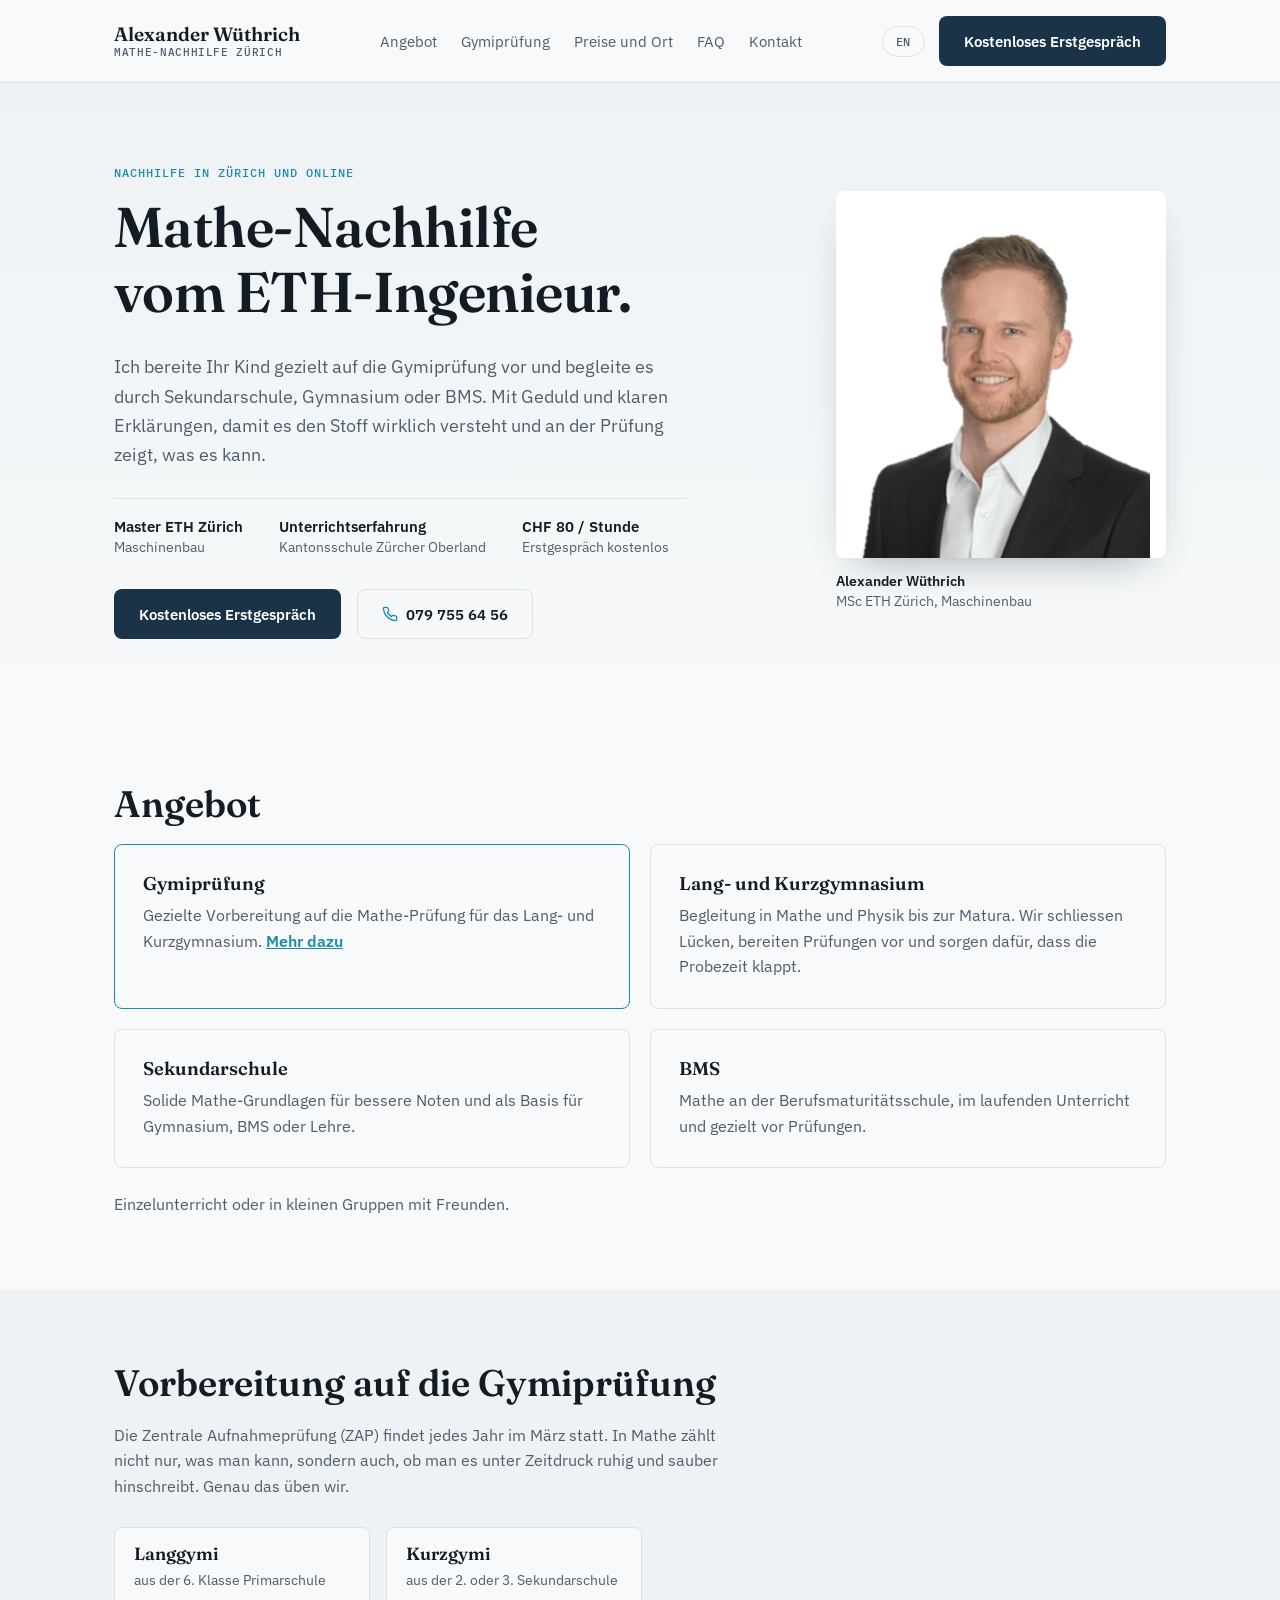
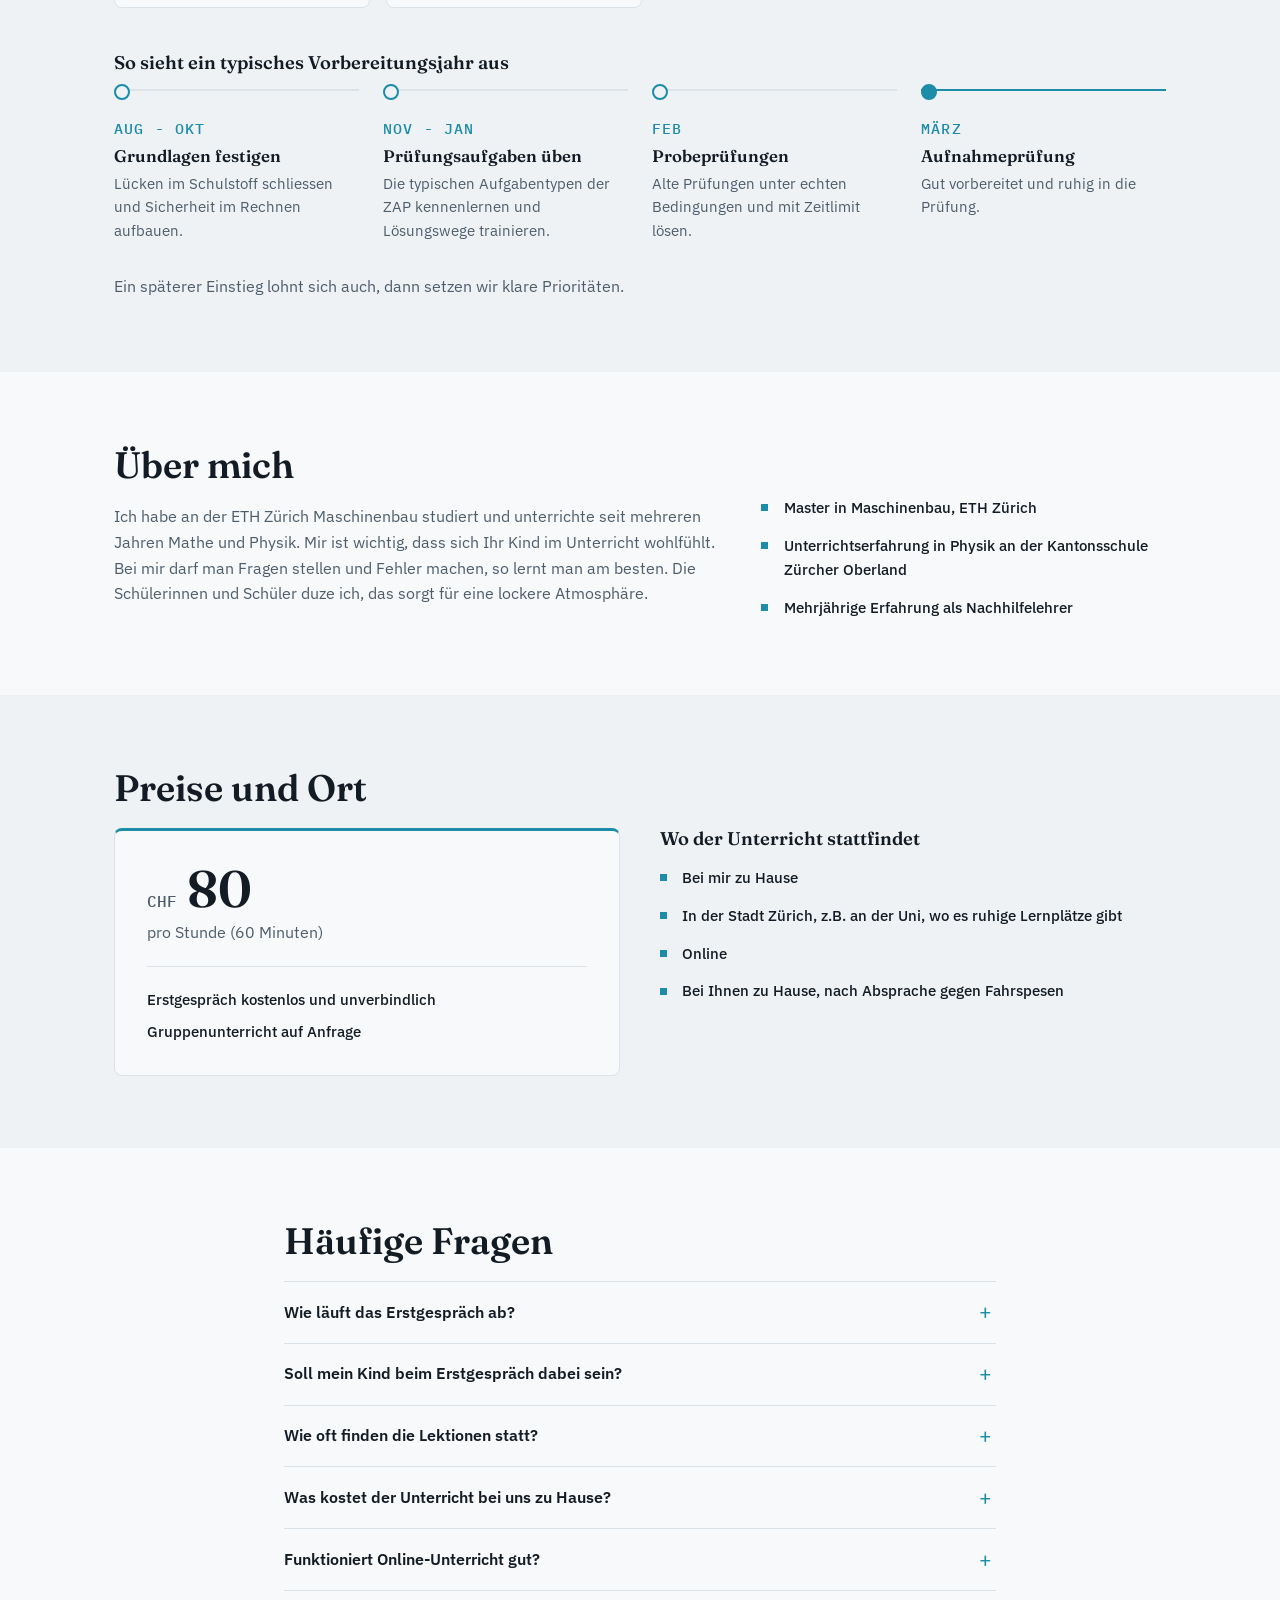
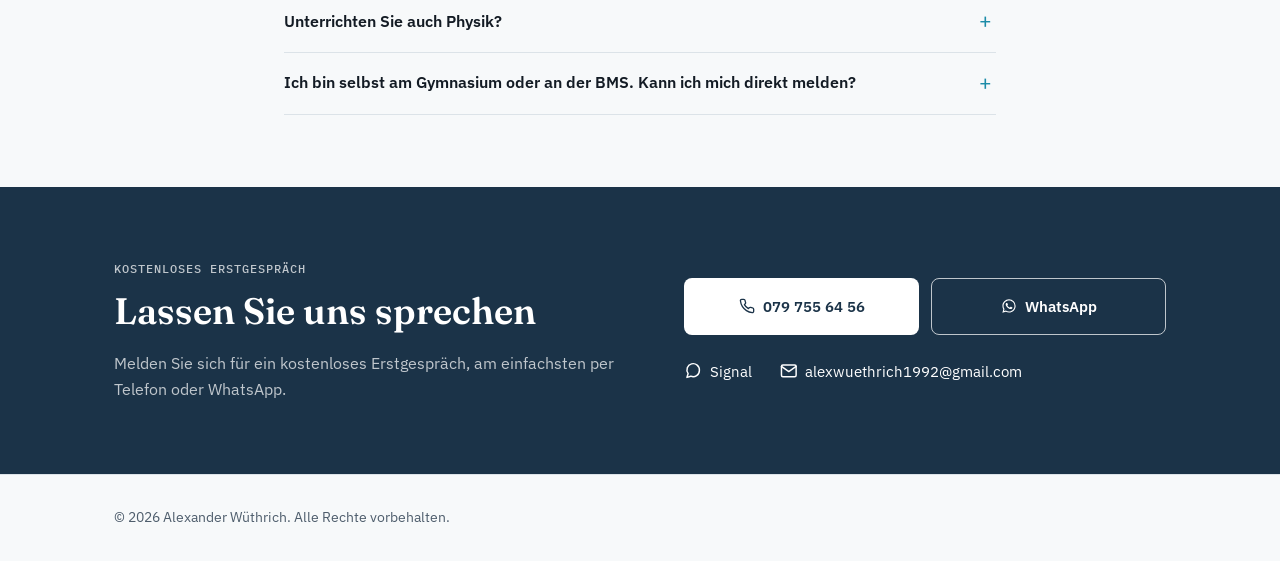
==== commit 71de6e30: "Give hero photo headroom and show it at native size, write out 'und' instead of '&' Co-Authored-By: " ====
--- a/index.html
+++ b/index.html
@@ -29,7 +29,7 @@
       <nav class="nav" id="nav">
         <a href="#angebot"><span class="lang-de">Angebot</span><span class="lang-en">Services</span></a>
         <a href="#gymipruefung"><span class="lang-de">Gymiprüfung</span><span class="lang-en">Gymi exam</span></a>
-        <a href="#preise"><span class="lang-de">Preise &amp; Ort</span><span class="lang-en">Rates &amp; location</span></a>
+        <a href="#preise"><span class="lang-de">Preise und Ort</span><span class="lang-en">Rates and location</span></a>
         <a href="#faq">FAQ</a>
         <a href="#kontakt"><span class="lang-de">Kontakt</span><span class="lang-en">Contact</span></a>
       </nav>
@@ -199,7 +199,7 @@
 
   <section id="preise" class="section section-alt">
     <div class="container">
-      <h2><span class="lang-de">Preise &amp; Ort</span><span class="lang-en">Rates &amp; location</span></h2>
+      <h2><span class="lang-de">Preise und Ort</span><span class="lang-en">Rates and location</span></h2>
       <div class="split">
         <div class="price-box">
           <p class="price"><span class="price-currency">CHF</span><span class="price-amount">80</span></p>
--- a/styles.css
+++ b/styles.css
@@ -269,17 +269,21 @@
 .hero-photo {
   margin: 0;
   justify-self: center;
-  width: min(300px, 100%);
+  width: min(290px, 100%);
 }
 @media (min-width: 860px) {
-  .hero-photo { width: 100%; max-width: 390px; justify-self: end; }
-}
+  .hero-photo { width: 100%; max-width: 330px; justify-self: end; }
+}
+/* The photo has almost no space above the head, so add white headroom */
 .hero-photo-img {
   display: block;
   width: 100%;
   max-width: 100%;
-  aspect-ratio: 330 / 367;
-  object-fit: cover;
+  aspect-ratio: 330 / 405;
+  padding-top: 11%;
+  background: #fff;
+  object-fit: contain;
+  object-position: center bottom;
   border-radius: var(--radius);
   box-shadow: 0 18px 40px -22px rgba(19, 27, 36, 0.45);
 }
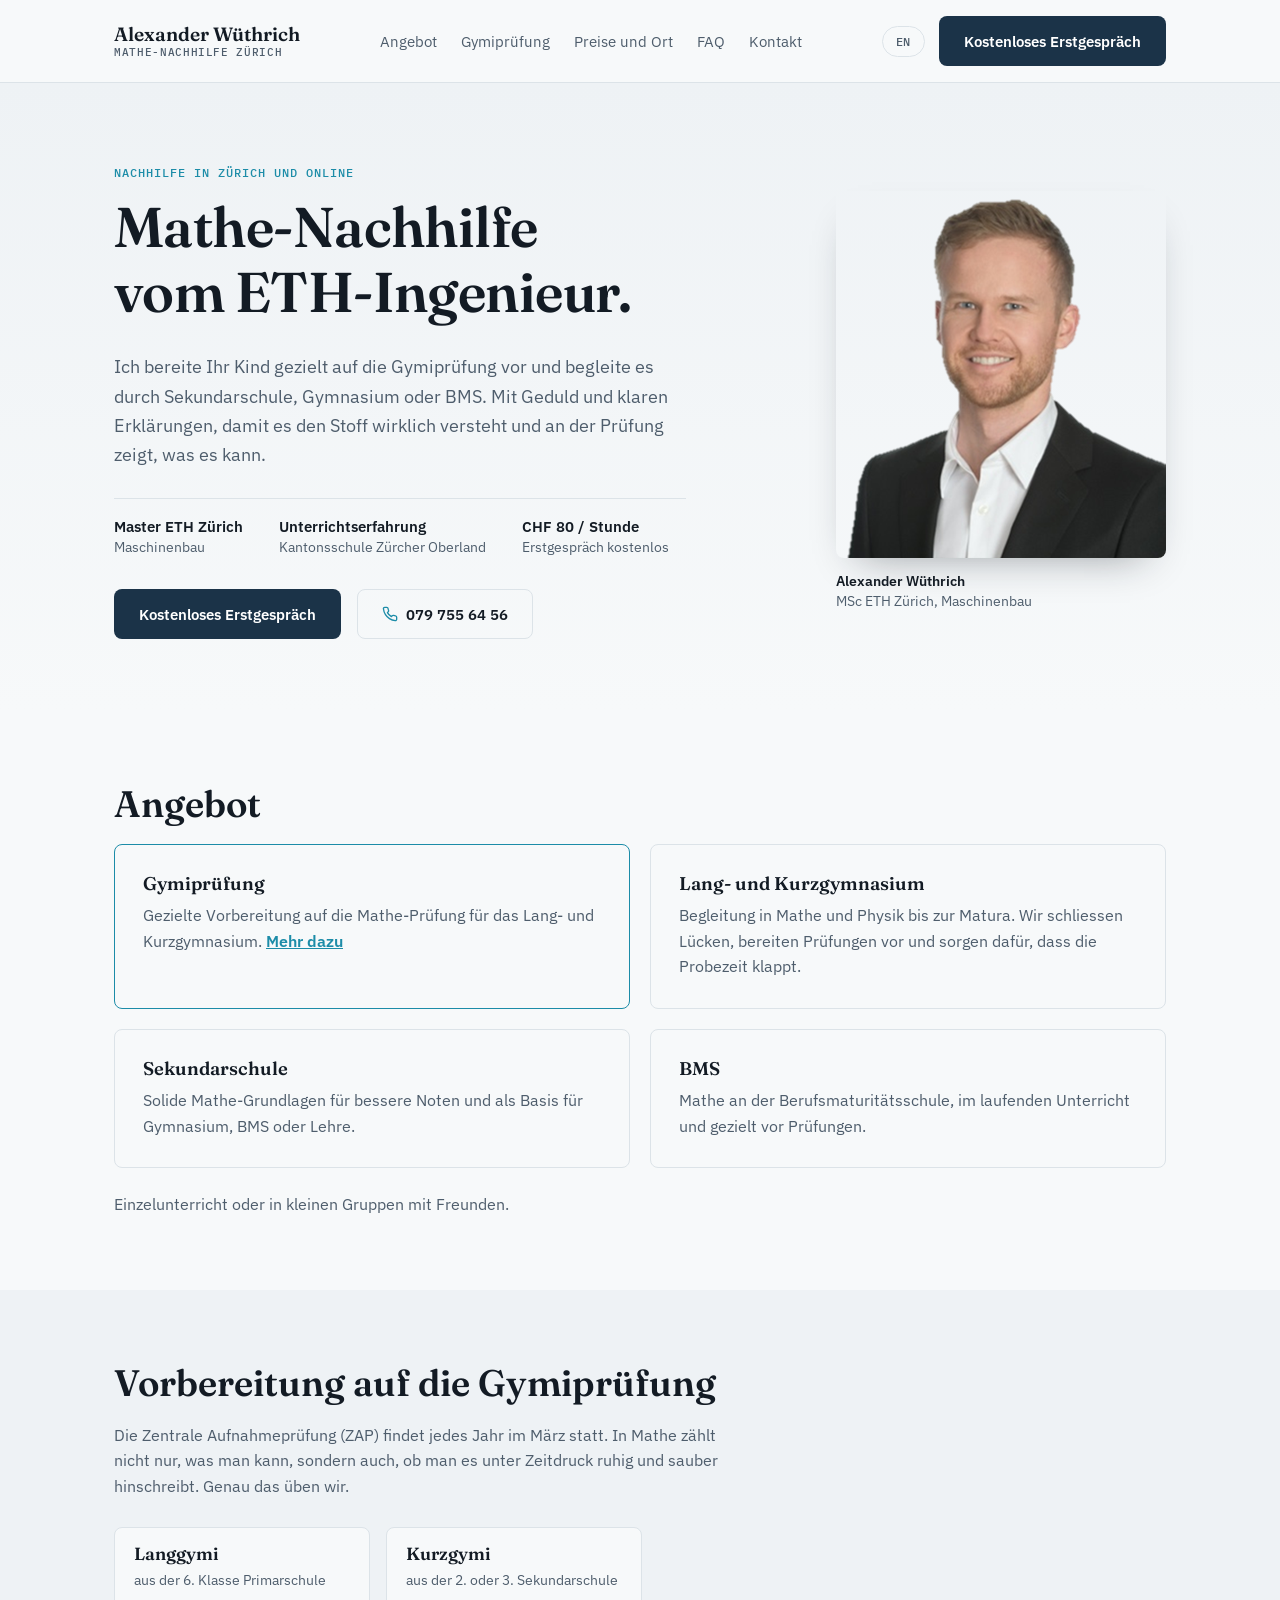
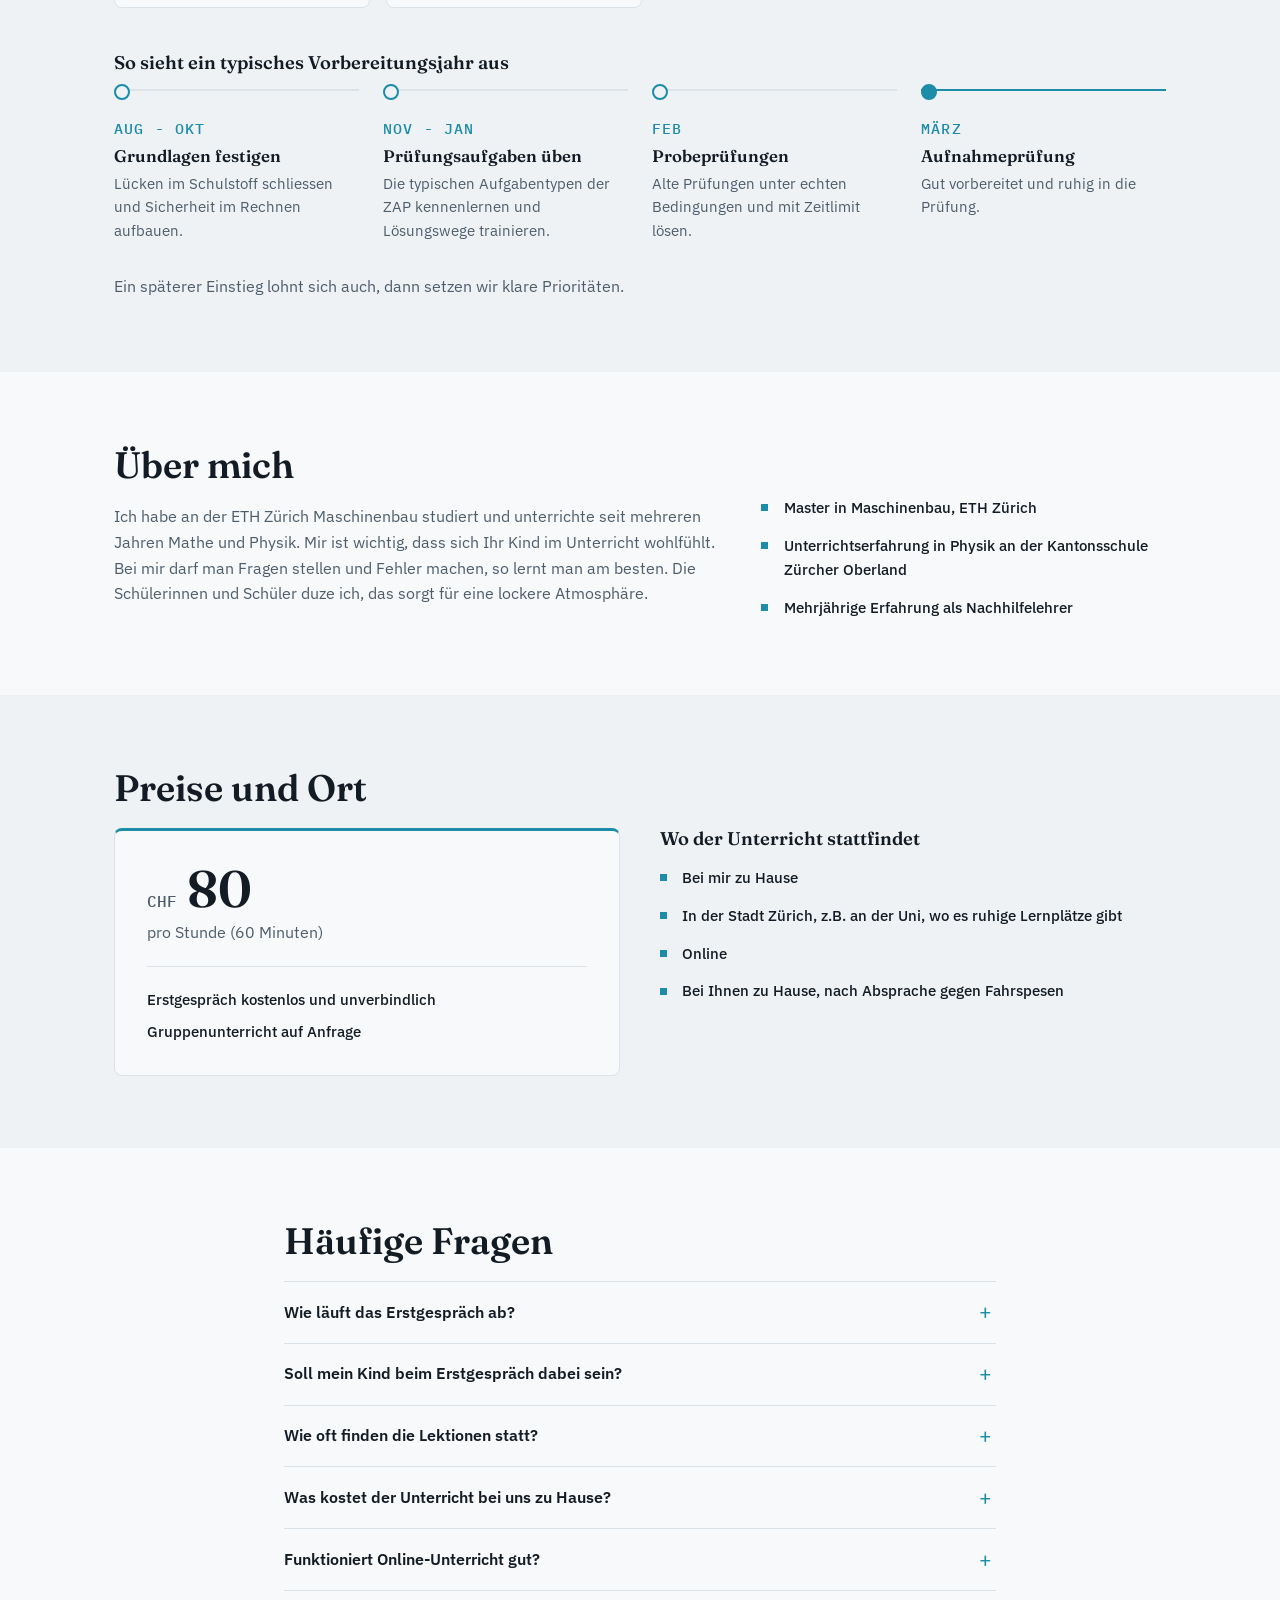
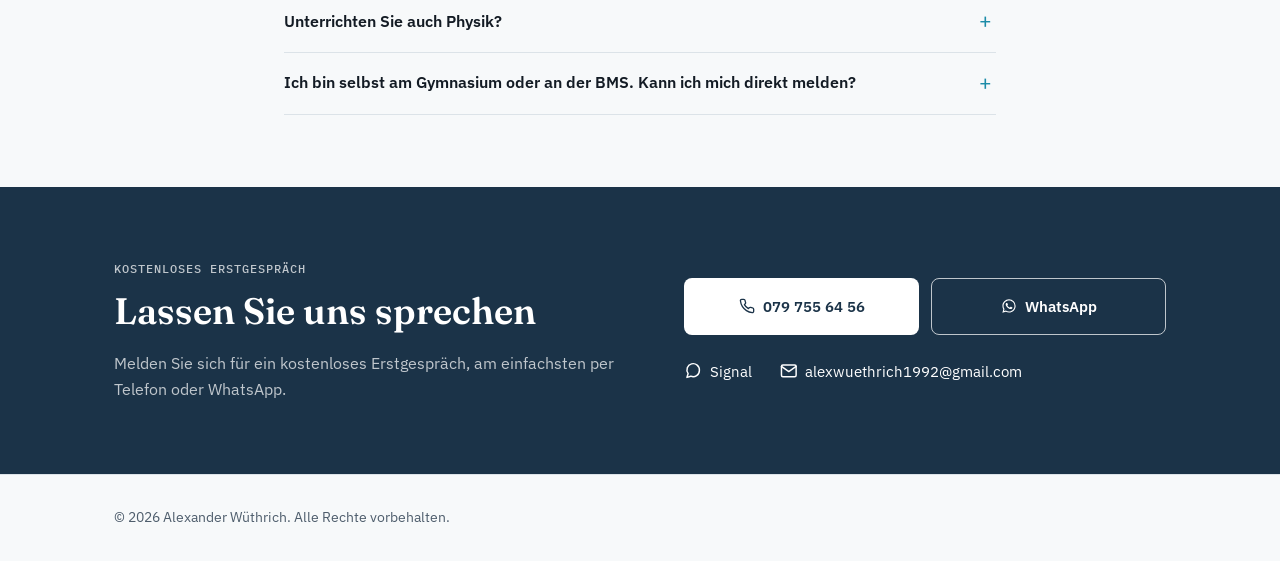
==== commit 708cab51: "Show hero photo uncropped at its natural ratio, cache-bust CSS/JS Co-Authored-By: Claude Opus 5.5 <n" ====
--- a/index.html
+++ b/index.html
@@ -12,7 +12,7 @@
   <link rel="icon" href="data:image/svg+xml,%3Csvg xmlns='http://www.w3.org/2000/svg' viewBox='0 0 64 64'%3E%3Crect width='64' height='64' rx='14' fill='%231B3348'/%3E%3Cpath d='M10 36l7-3 9 17 11-34h17' fill='none' stroke='%23fff' stroke-width='5' stroke-linecap='round' stroke-linejoin='round'/%3E%3C/svg%3E">
   <link rel="preload" href="fonts/ibm-plex-sans-latin.woff2" as="font" type="font/woff2" crossorigin>
   <link rel="preload" href="fonts/fraunces-600-latin.woff2" as="font" type="font/woff2" crossorigin>
-  <link rel="stylesheet" href="styles.css">
+  <link rel="stylesheet" href="styles.css?v=3">
   <script>document.documentElement.classList.add('js');</script>
 </head>
 <body>
@@ -327,6 +327,6 @@
     </div>
   </footer>
 
-  <script src="script.js"></script>
+  <script src="script.js?v=3"></script>
 </body>
 </html>
--- a/styles.css
+++ b/styles.css
@@ -274,16 +274,11 @@
 @media (min-width: 860px) {
   .hero-photo { width: 100%; max-width: 330px; justify-self: end; }
 }
-/* The photo has almost no space above the head, so add white headroom */
 .hero-photo-img {
   display: block;
   width: 100%;
   max-width: 100%;
-  aspect-ratio: 330 / 405;
-  padding-top: 11%;
-  background: #fff;
-  object-fit: contain;
-  object-position: center bottom;
+  height: auto;
   border-radius: var(--radius);
   box-shadow: 0 18px 40px -22px rgba(19, 27, 36, 0.45);
 }
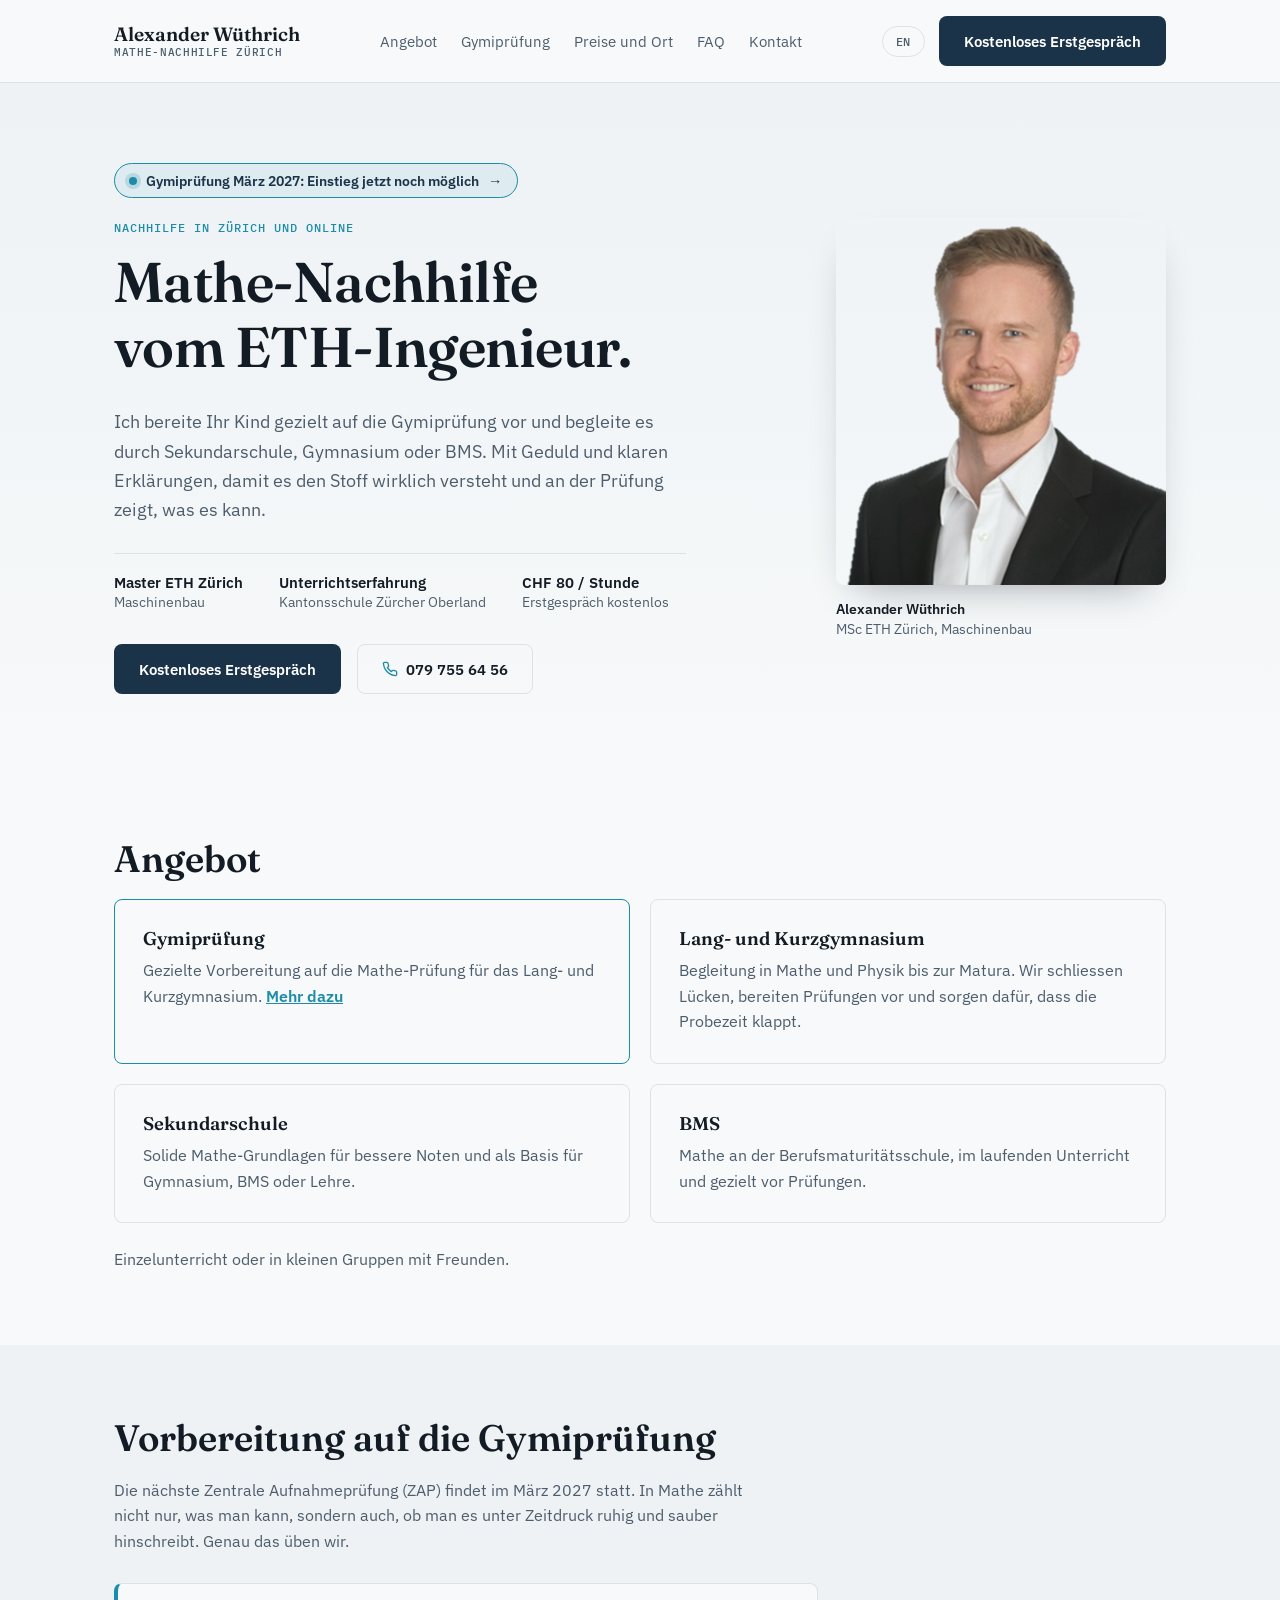
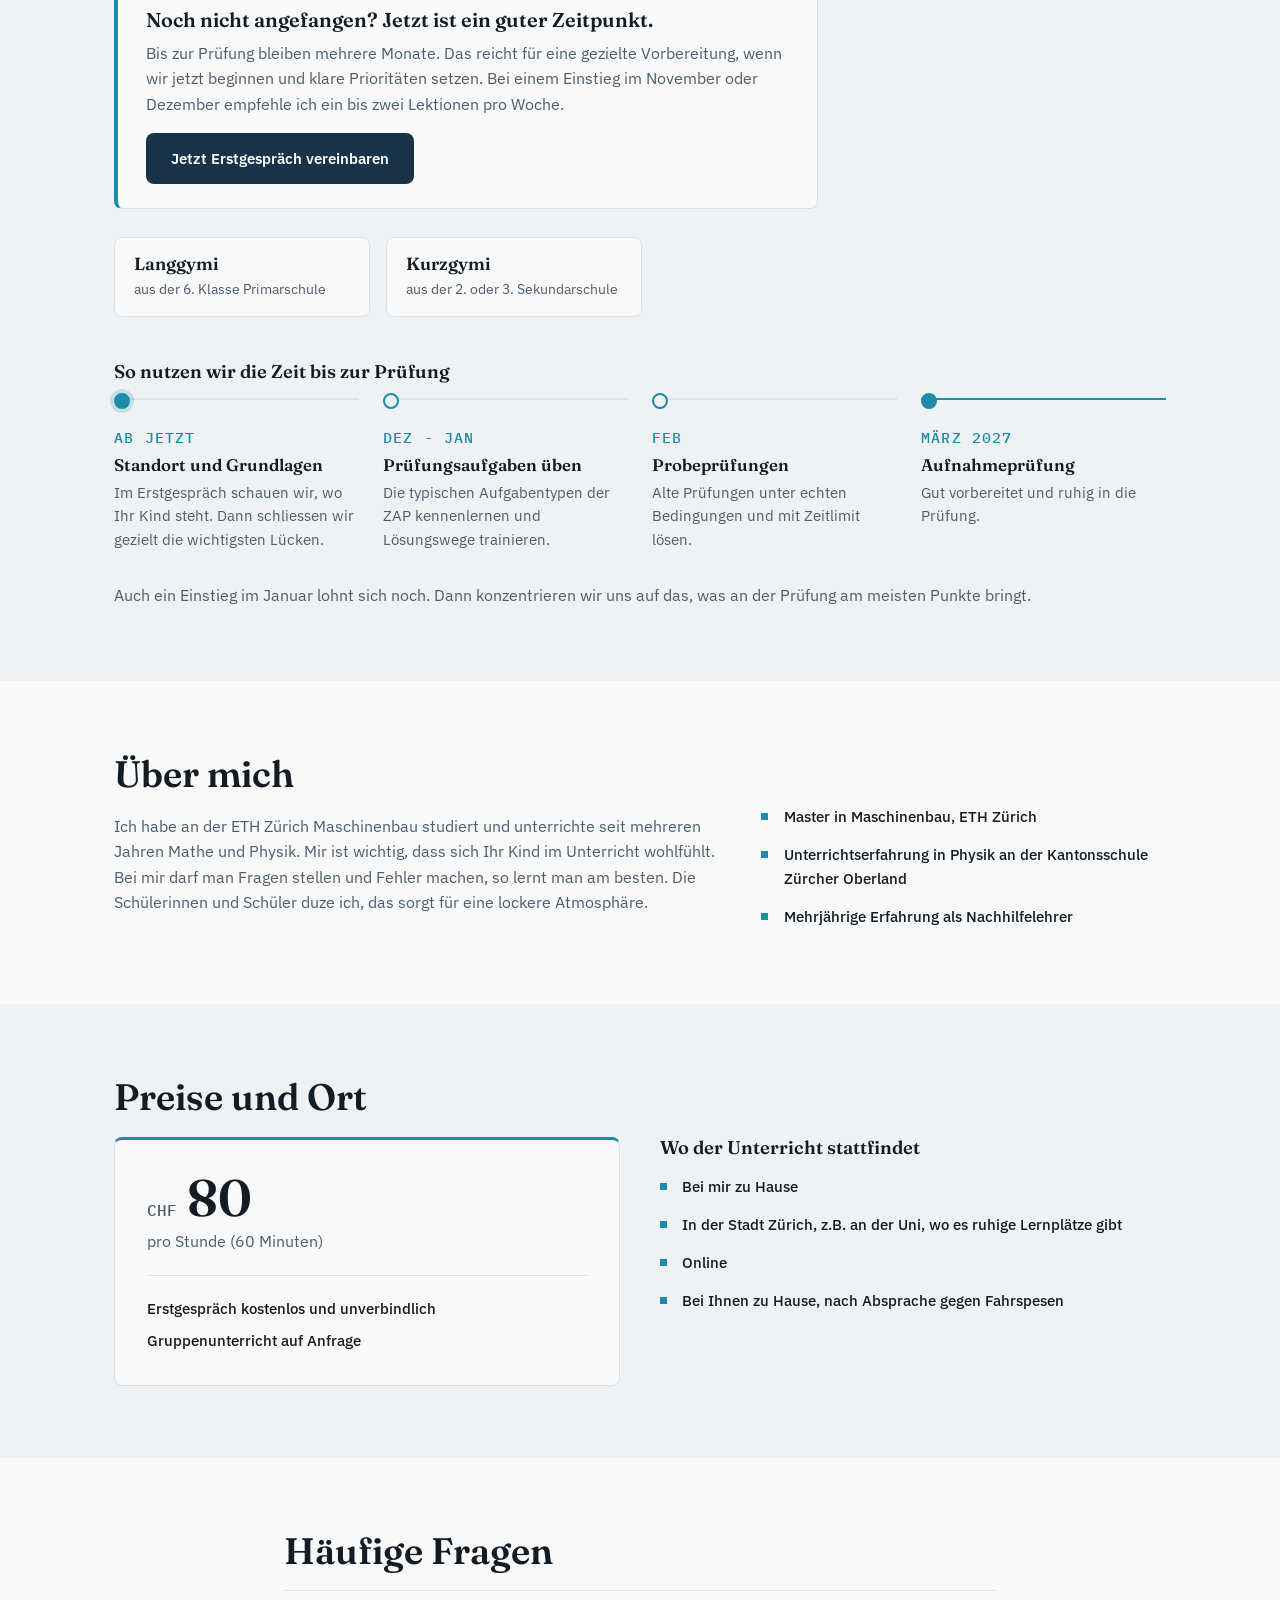
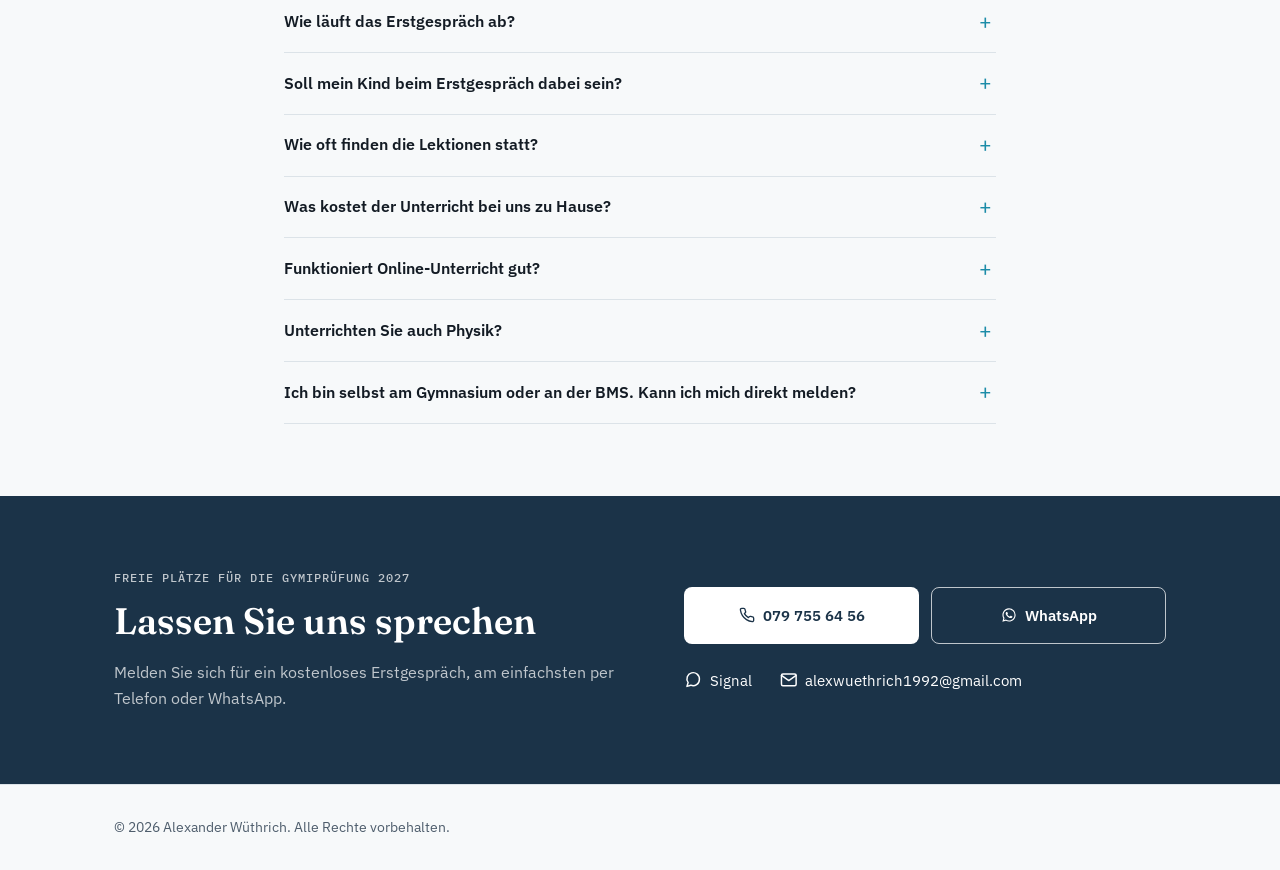
==== commit fba9fde2: "Push Gymi 2027 season: hero badge, start-now callout, timeline from today; add inactive Ads conversi" ====
--- a/index.html
+++ b/index.html
@@ -1,18 +1,18 @@
 <!doctype html>
 <html lang="de" data-lang="de"
-      data-title-de="Mathe-Nachhilfe Zürich - Gymiprüfung, Gymnasium, Sek &amp; BMS | Alexander Wüthrich"
-      data-title-en="Math Tutoring Zurich - Gymi Exam, Gymnasium, Sek &amp; BMS | Alexander Wüthrich"
-      data-desc-de="Mathe-Nachhilfe in Zürich vom ETH-Ingenieur: Vorbereitung auf die Gymiprüfung (Lang- und Kurzgymi), Gymnasium, Sekundarschule und BMS. CHF 80 pro Stunde, Erstgespräch kostenlos."
-      data-desc-en="Math tutoring in Zurich from an ETH engineer: Gymi entrance exam prep (Langgymi and Kurzgymi), Gymnasium, Sekundarschule and BMS. CHF 80 per hour, first conversation free.">
+      data-title-de="Mathe-Nachhilfe Zürich - Gymiprüfung 2027, Gymnasium, Sek &amp; BMS | Alexander Wüthrich"
+      data-title-en="Math Tutoring Zurich - Gymi Exam 2027, Gymnasium, Sek &amp; BMS | Alexander Wüthrich"
+      data-desc-de="Mathe-Nachhilfe in Zürich vom ETH-Ingenieur: Vorbereitung auf die Gymiprüfung 2027 (Lang- und Kurzgymi), Einstieg jetzt noch möglich, Gymnasium, Sekundarschule und BMS. CHF 80 pro Stunde, Erstgespräch kostenlos."
+      data-desc-en="Math tutoring in Zurich from an ETH engineer: Gymi entrance exam 2027 prep (Langgymi and Kurzgymi), still time to start now, Gymnasium, Sekundarschule and BMS. CHF 80 per hour, first conversation free.">
 <head>
   <meta charset="UTF-8">
   <meta name="viewport" content="width=device-width, initial-scale=1.0">
-  <title>Mathe-Nachhilfe Zürich - Gymiprüfung, Gymnasium, Sek &amp; BMS | Alexander Wüthrich</title>
-  <meta name="description" content="Mathe-Nachhilfe in Zürich vom ETH-Ingenieur: Vorbereitung auf die Gymiprüfung (Lang- und Kurzgymi), Gymnasium, Sekundarschule und BMS. CHF 80 pro Stunde, Erstgespräch kostenlos.">
+  <title>Mathe-Nachhilfe Zürich - Gymiprüfung 2027, Gymnasium, Sek &amp; BMS | Alexander Wüthrich</title>
+  <meta name="description" content="Mathe-Nachhilfe in Zürich vom ETH-Ingenieur: Vorbereitung auf die Gymiprüfung 2027 (Lang- und Kurzgymi), Einstieg jetzt noch möglich, Gymnasium, Sekundarschule und BMS. CHF 80 pro Stunde, Erstgespräch kostenlos.">
   <link rel="icon" href="data:image/svg+xml,%3Csvg xmlns='http://www.w3.org/2000/svg' viewBox='0 0 64 64'%3E%3Crect width='64' height='64' rx='14' fill='%231B3348'/%3E%3Cpath d='M10 36l7-3 9 17 11-34h17' fill='none' stroke='%23fff' stroke-width='5' stroke-linecap='round' stroke-linejoin='round'/%3E%3C/svg%3E">
   <link rel="preload" href="fonts/ibm-plex-sans-latin.woff2" as="font" type="font/woff2" crossorigin>
   <link rel="preload" href="fonts/fraunces-600-latin.woff2" as="font" type="font/woff2" crossorigin>
-  <link rel="stylesheet" href="styles.css?v=3">
+  <link rel="stylesheet" href="styles.css?v=5">
   <script>document.documentElement.classList.add('js');</script>
 </head>
 <body>
@@ -46,6 +46,12 @@
   <section class="hero">
     <div class="container hero-inner">
       <div class="hero-text">
+        <a href="#gymipruefung" class="season-badge">
+          <span class="season-dot" aria-hidden="true"></span>
+          <span class="lang-de">Gymiprüfung März 2027: Einstieg jetzt noch möglich</span>
+          <span class="lang-en">Gymi exam March 2027: there's still time to start</span>
+          <span aria-hidden="true">&rarr;</span>
+        </a>
         <p class="eyebrow">
           <span class="lang-de">Nachhilfe in Zürich und online</span>
           <span class="lang-en">Tutoring in Zurich and online</span>
@@ -137,9 +143,20 @@
     <div class="container">
       <h2><span class="lang-de">Vorbereitung auf die Gymiprüfung</span><span class="lang-en">Gymi entrance exam prep</span></h2>
       <p class="section-intro">
-        <span class="lang-de">Die Zentrale Aufnahmeprüfung (ZAP) findet jedes Jahr im März statt. In Mathe zählt nicht nur, was man kann, sondern auch, ob man es unter Zeitdruck ruhig und sauber hinschreibt. Genau das üben wir.</span>
-        <span class="lang-en">The central entrance exam (ZAP) takes place every March. In math, it's not just about what you know, but whether you can get it down calmly and cleanly under time pressure. That's exactly what we practice.</span>
+        <span class="lang-de">Die nächste Zentrale Aufnahmeprüfung (ZAP) findet im März 2027 statt. In Mathe zählt nicht nur, was man kann, sondern auch, ob man es unter Zeitdruck ruhig und sauber hinschreibt. Genau das üben wir.</span>
+        <span class="lang-en">The next central entrance exam (ZAP) takes place in March 2027. In math, it's not just about what you know, but whether you can get it down calmly and cleanly under time pressure. That's exactly what we practice.</span>
       </p>
+      <div class="season-callout">
+        <h3><span class="lang-de">Noch nicht angefangen? Jetzt ist ein guter Zeitpunkt.</span><span class="lang-en">Haven't started yet? Now is a good time.</span></h3>
+        <p>
+          <span class="lang-de">Bis zur Prüfung bleiben mehrere Monate. Das reicht für eine gezielte Vorbereitung, wenn wir jetzt beginnen und klare Prioritäten setzen. Bei einem Einstieg im November oder Dezember empfehle ich ein bis zwei Lektionen pro Woche.</span>
+          <span class="lang-en">There are still several months until the exam. That's enough for focused preparation if we start now and set clear priorities. When starting in November or December, I recommend one or two lessons per week.</span>
+        </p>
+        <a href="#kontakt" class="btn btn-primary">
+          <span class="lang-de">Jetzt Erstgespräch vereinbaren</span>
+          <span class="lang-en">Book a first conversation</span>
+        </a>
+      </div>
       <div class="tracks">
         <div class="track">
           <h3>Langgymi</h3>
@@ -150,15 +167,15 @@
           <p><span class="lang-de">aus der 2. oder 3. Sekundarschule</span><span class="lang-en">from 2nd or 3rd year of Sekundarschule</span></p>
         </div>
       </div>
-      <h3 class="list-title"><span class="lang-de">So sieht ein typisches Vorbereitungsjahr aus</span><span class="lang-en">What a typical preparation year looks like</span></h3>
+      <h3 class="list-title"><span class="lang-de">So nutzen wir die Zeit bis zur Prüfung</span><span class="lang-en">How we use the time until the exam</span></h3>
       <ol class="timeline">
-        <li class="reveal">
-          <p class="label"><span class="lang-de">Aug - Okt</span><span class="lang-en">Aug - Oct</span></p>
-          <h3><span class="lang-de">Grundlagen festigen</span><span class="lang-en">Strengthen the basics</span></h3>
-          <p><span class="lang-de">Lücken im Schulstoff schliessen und Sicherheit im Rechnen aufbauen.</span><span class="lang-en">Close gaps in the school material and build confidence with calculations.</span></p>
+        <li class="reveal timeline-now">
+          <p class="label"><span class="lang-de">Ab jetzt</span><span class="lang-en">Starting now</span></p>
+          <h3><span class="lang-de">Standort und Grundlagen</span><span class="lang-en">Assessment and basics</span></h3>
+          <p><span class="lang-de">Im Erstgespräch schauen wir, wo Ihr Kind steht. Dann schliessen wir gezielt die wichtigsten Lücken.</span><span class="lang-en">In the first conversation we see where your child stands. Then we close the most important gaps.</span></p>
         </li>
         <li class="reveal">
-          <p class="label"><span class="lang-de">Nov - Jan</span><span class="lang-en">Nov - Jan</span></p>
+          <p class="label"><span class="lang-de">Dez - Jan</span><span class="lang-en">Dec - Jan</span></p>
           <h3><span class="lang-de">Prüfungsaufgaben üben</span><span class="lang-en">Practice exam problems</span></h3>
           <p><span class="lang-de">Die typischen Aufgabentypen der ZAP kennenlernen und Lösungswege trainieren.</span><span class="lang-en">Get to know the typical ZAP problem types and practice how to solve them.</span></p>
         </li>
@@ -168,14 +185,14 @@
           <p><span class="lang-de">Alte Prüfungen unter echten Bedingungen und mit Zeitlimit lösen.</span><span class="lang-en">Solve past exams under real conditions, with a time limit.</span></p>
         </li>
         <li class="reveal timeline-exam">
-          <p class="label"><span class="lang-de">März</span><span class="lang-en">March</span></p>
+          <p class="label"><span class="lang-de">März 2027</span><span class="lang-en">March 2027</span></p>
           <h3><span class="lang-de">Aufnahmeprüfung</span><span class="lang-en">Entrance exam</span></h3>
           <p><span class="lang-de">Gut vorbereitet und ruhig in die Prüfung.</span><span class="lang-en">Well prepared and calm on exam day.</span></p>
         </li>
       </ol>
       <p class="section-note">
-        <span class="lang-de">Ein späterer Einstieg lohnt sich auch, dann setzen wir klare Prioritäten.</span>
-        <span class="lang-en">Starting later is still worth it, we just set clear priorities.</span>
+        <span class="lang-de">Auch ein Einstieg im Januar lohnt sich noch. Dann konzentrieren wir uns auf das, was an der Prüfung am meisten Punkte bringt.</span>
+        <span class="lang-en">Even starting in January is still worth it. We then focus on what earns the most points in the exam.</span>
       </p>
     </div>
   </section>
@@ -280,7 +297,7 @@
   <section id="kontakt" class="section contact">
     <div class="container contact-inner">
       <div>
-        <p class="eyebrow"><span class="lang-de">Kostenloses Erstgespräch</span><span class="lang-en">Free first conversation</span></p>
+        <p class="eyebrow"><span class="lang-de">Freie Plätze für die Gymiprüfung 2027</span><span class="lang-en">Spots available for the 2027 Gymi exam</span></p>
         <h2><span class="lang-de">Lassen Sie uns sprechen</span><span class="lang-en">Let's talk</span></h2>
         <p>
           <span class="lang-de">Melden Sie sich für ein kostenloses Erstgespräch, am einfachsten per Telefon oder WhatsApp.</span>
@@ -327,6 +344,6 @@
     </div>
   </footer>
 
-  <script src="script.js?v=3"></script>
+  <script src="script.js?v=5"></script>
 </body>
 </html>
--- a/styles.css
+++ b/styles.css
@@ -635,3 +635,40 @@
   .btn-light { color: #1B3348; }
   .btn-light:hover { background: #EEF2F5; }
 }
+
+/* Seasonal Gymi notice */
+.season-badge {
+  display: inline-flex;
+  align-items: center;
+  gap: 0.55rem;
+  margin-bottom: 1.25rem;
+  padding: 0.45rem 0.9rem;
+  border: 1px solid var(--accent);
+  border-radius: 999px;
+  background: rgba(28, 140, 168, 0.08);
+  color: var(--brand);
+  font-size: 0.9rem;
+  font-weight: 600;
+  text-decoration: none;
+  line-height: 1.3;
+}
+.season-badge:hover { background: rgba(28, 140, 168, 0.15); }
+.season-dot {
+  flex: none;
+  width: 8px;
+  height: 8px;
+  border-radius: 50%;
+  background: var(--accent);
+  box-shadow: 0 0 0 4px rgba(28, 140, 168, 0.2);
+}
+.season-callout {
+  max-width: 44rem;
+  margin: 1.75rem 0 0;
+  padding: 1.5rem 1.75rem;
+  background: var(--bg);
+  border: 1px solid var(--border);
+  border-left: 4px solid var(--accent);
+  border-radius: var(--radius);
+}
+.season-callout h3 { font-size: 1.25rem; }
+.timeline li.timeline-now::before { background: var(--accent); box-shadow: 0 0 0 4px rgba(28, 140, 168, 0.2); }
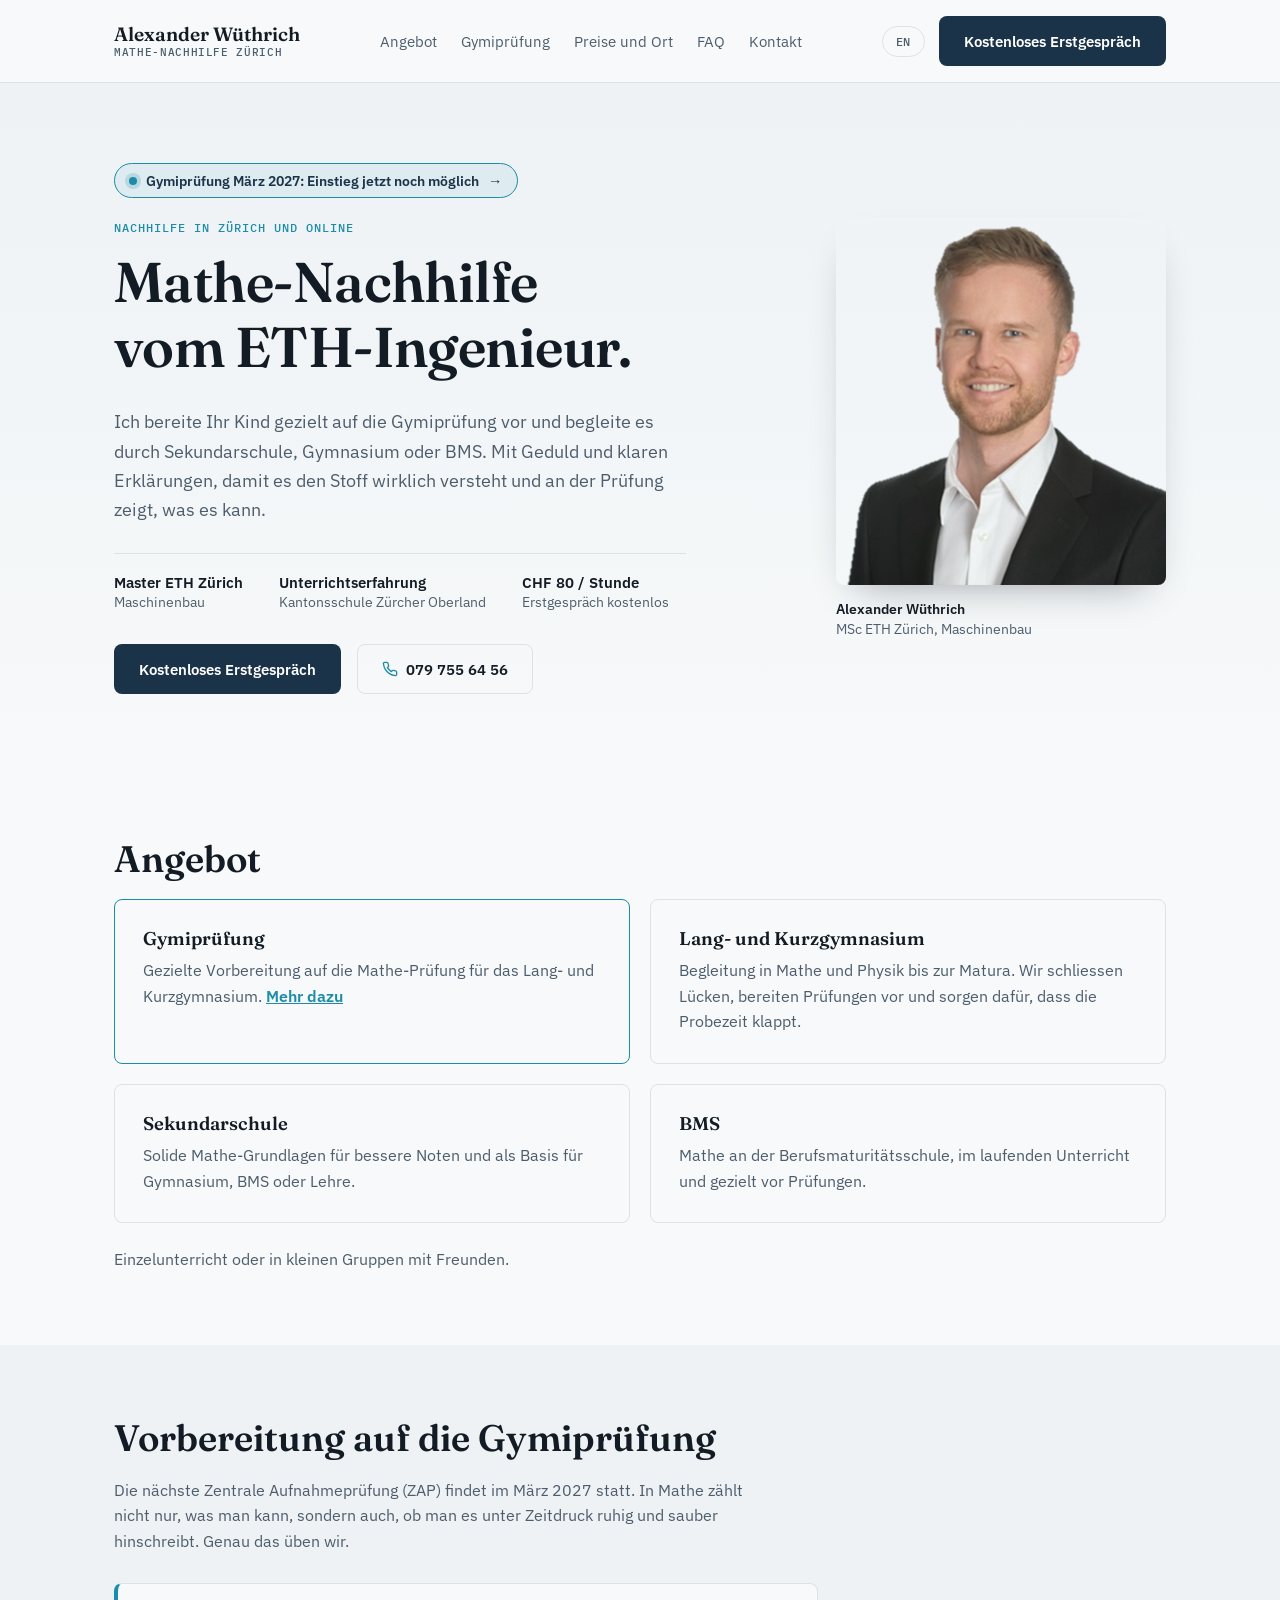
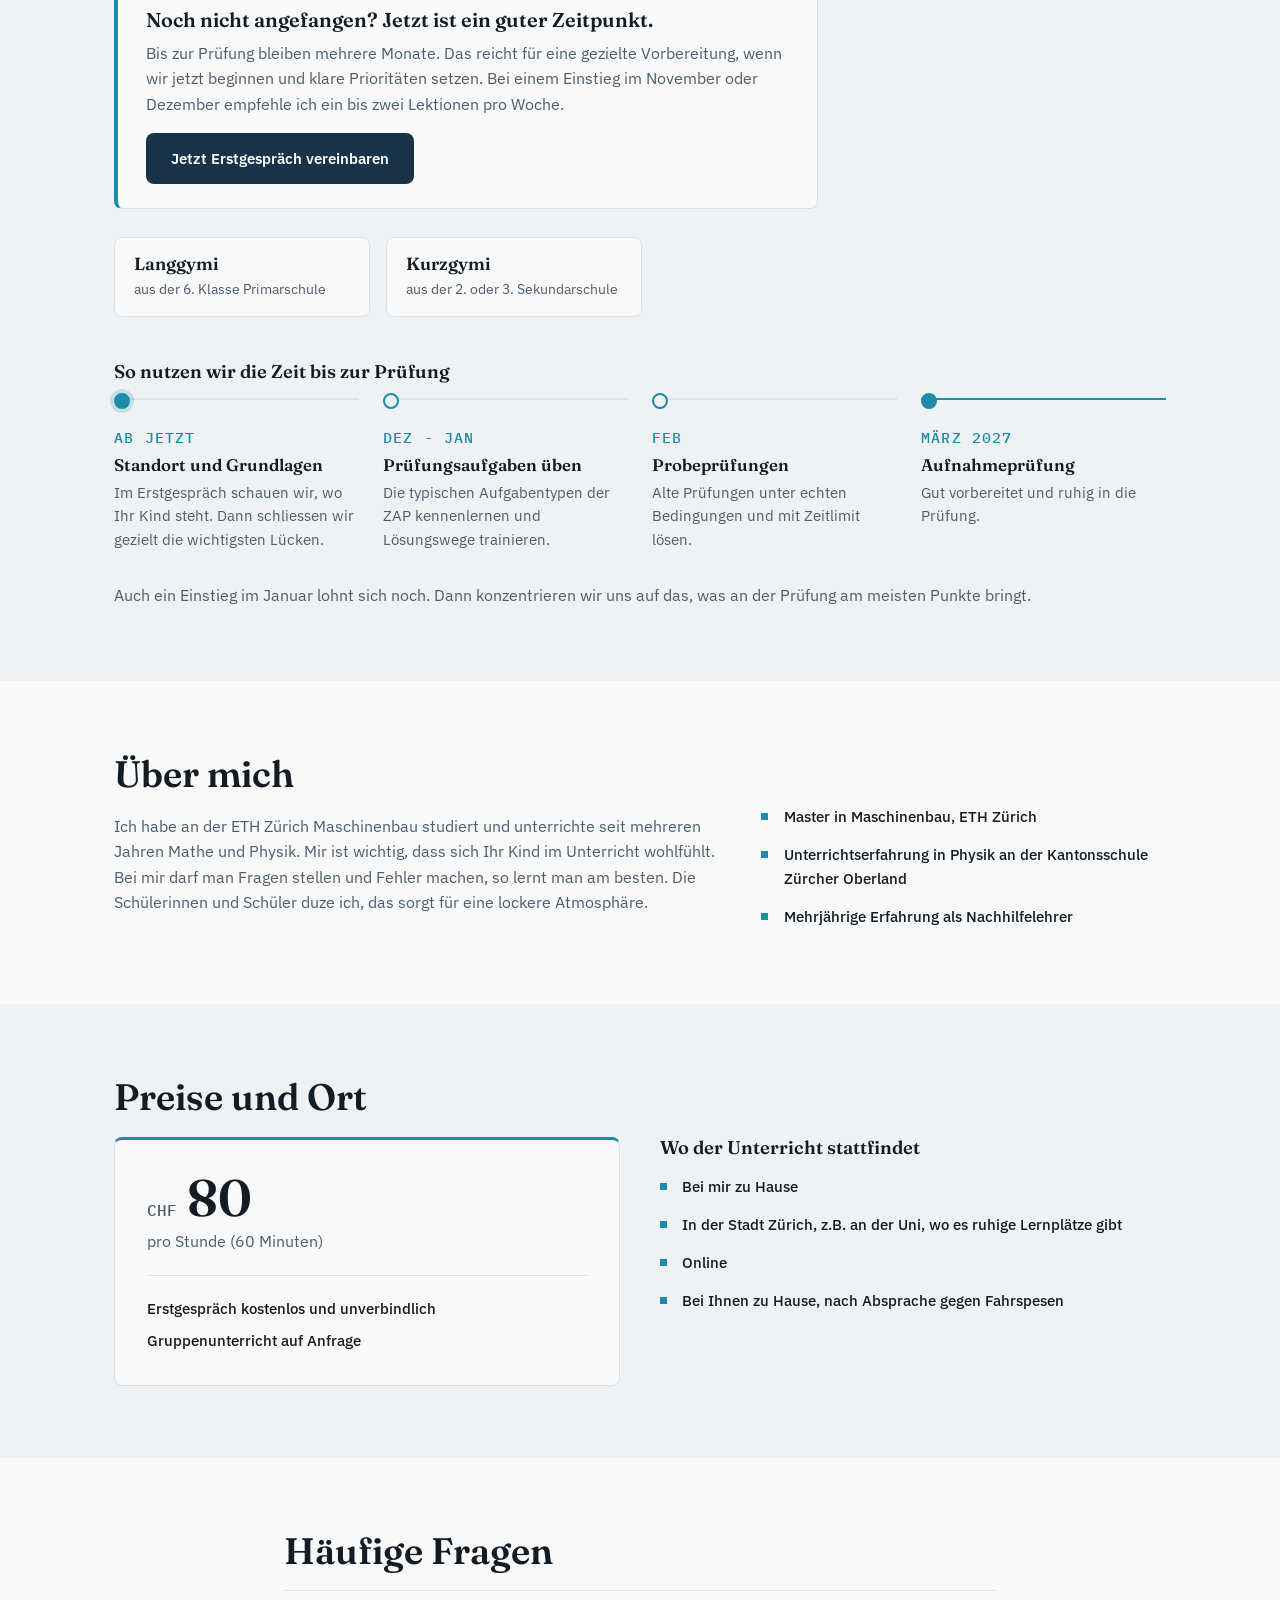
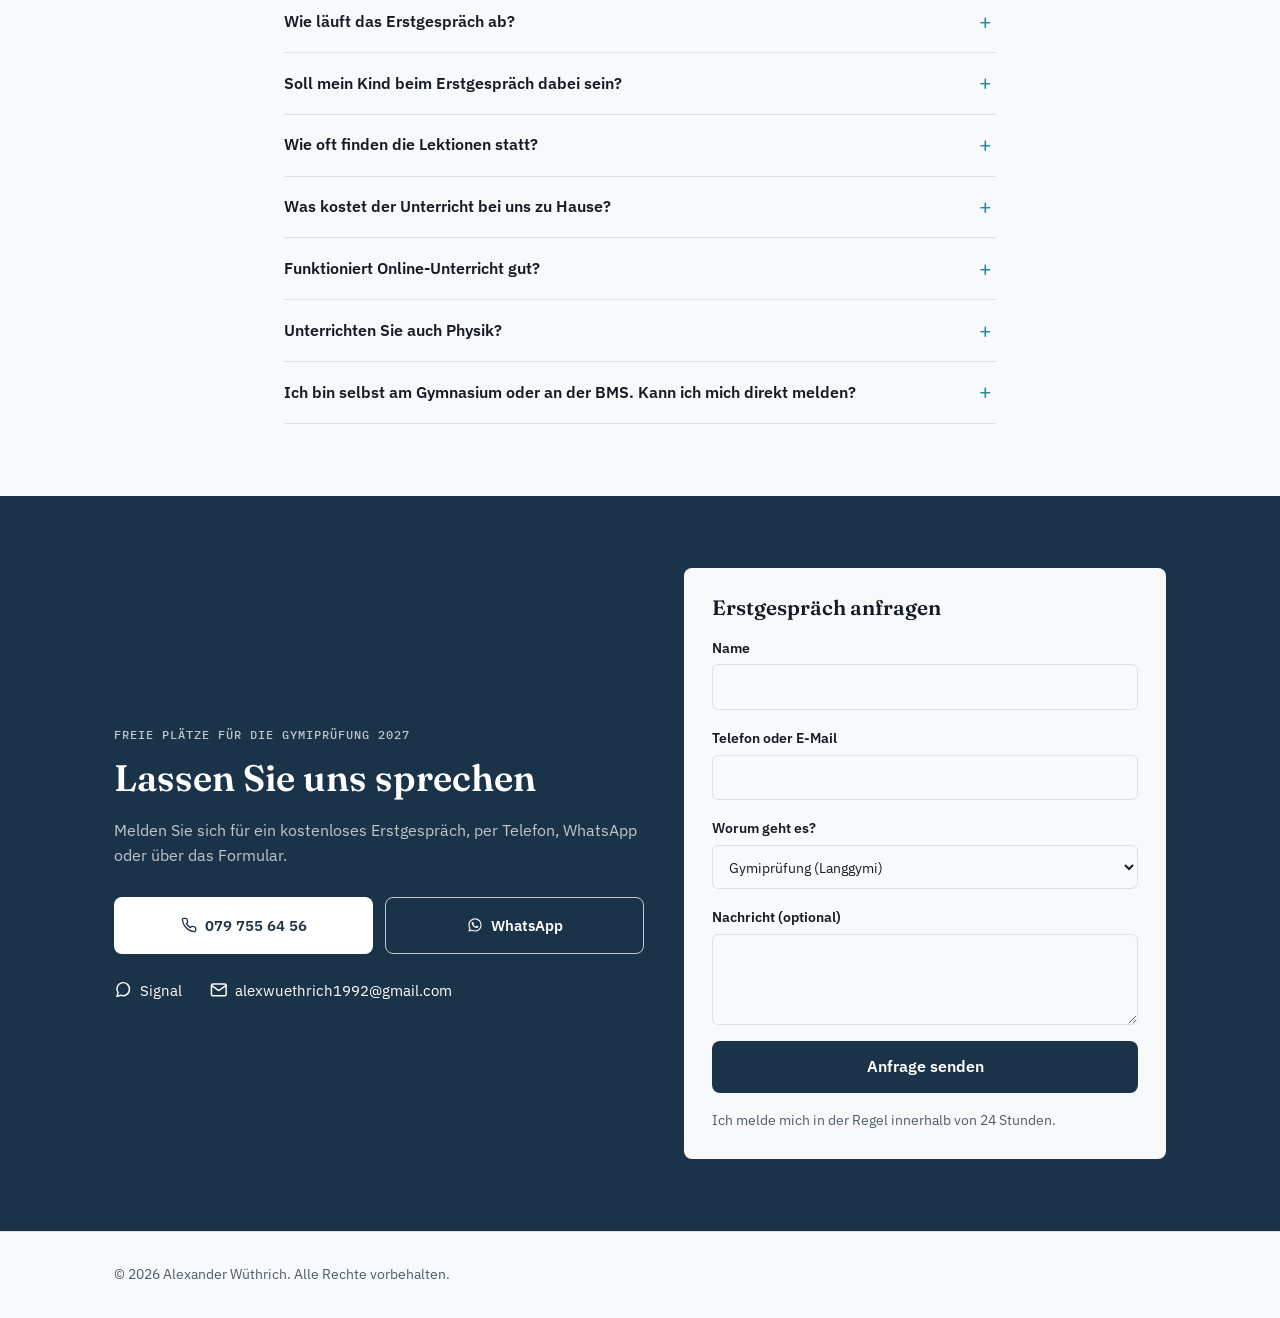
==== commit 0f8e680f: "Add contact form sent to Gmail via Web3Forms, fix season badge contrast in dark mode Co-Authored-By:" ====
--- a/index.html
+++ b/index.html
@@ -12,7 +12,7 @@
   <link rel="icon" href="data:image/svg+xml,%3Csvg xmlns='http://www.w3.org/2000/svg' viewBox='0 0 64 64'%3E%3Crect width='64' height='64' rx='14' fill='%231B3348'/%3E%3Cpath d='M10 36l7-3 9 17 11-34h17' fill='none' stroke='%23fff' stroke-width='5' stroke-linecap='round' stroke-linejoin='round'/%3E%3C/svg%3E">
   <link rel="preload" href="fonts/ibm-plex-sans-latin.woff2" as="font" type="font/woff2" crossorigin>
   <link rel="preload" href="fonts/fraunces-600-latin.woff2" as="font" type="font/woff2" crossorigin>
-  <link rel="stylesheet" href="styles.css?v=5">
+  <link rel="stylesheet" href="styles.css?v=6">
   <script>document.documentElement.classList.add('js');</script>
 </head>
 <body>
@@ -296,34 +296,69 @@
 
   <section id="kontakt" class="section contact">
     <div class="container contact-inner">
-      <div>
+      <div class="contact-intro">
         <p class="eyebrow"><span class="lang-de">Freie Plätze für die Gymiprüfung 2027</span><span class="lang-en">Spots available for the 2027 Gymi exam</span></p>
         <h2><span class="lang-de">Lassen Sie uns sprechen</span><span class="lang-en">Let's talk</span></h2>
         <p>
-          <span class="lang-de">Melden Sie sich für ein kostenloses Erstgespräch, am einfachsten per Telefon oder WhatsApp.</span>
-          <span class="lang-en">Get in touch for a free first conversation, easiest by phone or WhatsApp.</span>
-        </p>
-      </div>
-      <div class="contact-main">
-        <a href="tel:+41797556456" class="btn btn-light">
-          <svg class="btn-icon" viewBox="0 0 24 24" fill="none" stroke="currentColor" stroke-width="2" stroke-linecap="round" stroke-linejoin="round" aria-hidden="true"><path d="M22 16.92v3a2 2 0 0 1-2.18 2 19.79 19.79 0 0 1-8.63-3.07 19.5 19.5 0 0 1-6-6 19.79 19.79 0 0 1-3.07-8.67A2 2 0 0 1 4.11 2h3a2 2 0 0 1 2 1.72c.127.96.361 1.903.7 2.81a2 2 0 0 1-.45 2.11L8.09 9.91a16 16 0 0 0 6 6l1.27-1.27a2 2 0 0 1 2.11-.45c.907.339 1.85.573 2.81.7A2 2 0 0 1 22 16.92z"/></svg>
-          079 755 64 56
-        </a>
-        <a href="https://wa.me/41797556456?text=Guten%20Tag%2C%20ich%20interessiere%20mich%20f%C3%BCr%20Mathe-Nachhilfe." class="btn btn-outline-light" target="_blank" rel="noopener">
-          <svg class="btn-icon" viewBox="0 0 24 24" fill="currentColor" aria-hidden="true"><g transform="translate(2,2) scale(0.833)"><path d="M17.472 14.382c-.297-.149-1.758-.867-2.03-.967-.273-.099-.471-.148-.67.15-.197.297-.767.966-.94 1.164-.173.199-.347.223-.644.075-.297-.15-1.255-.463-2.39-1.475-.883-.788-1.48-1.761-1.653-2.059-.173-.297-.018-.458.13-.606.134-.133.298-.347.446-.52.149-.174.198-.298.298-.497.099-.198.05-.371-.025-.52-.075-.149-.669-1.612-.916-2.207-.242-.579-.487-.5-.669-.51-.173-.008-.371-.01-.57-.01-.198 0-.52.074-.792.372-.272.297-1.04 1.016-1.04 2.479 0 1.462 1.065 2.875 1.213 3.074.149.198 2.096 3.2 5.077 4.487.709.306 1.262.489 1.694.625.712.227 1.36.195 1.871.118.571-.085 1.758-.719 2.006-1.413.248-.694.248-1.289.173-1.413-.074-.124-.272-.198-.57-.347m-5.421 7.403h-.004a9.87 9.87 0 0 1-5.031-1.378l-.361-.214-3.741.982.998-3.648-.235-.374a9.86 9.86 0 0 1-1.51-5.26c.001-5.45 4.436-9.884 9.888-9.884 2.64 0 5.122 1.03 6.988 2.898a9.825 9.825 0 0 1 2.893 6.994c-.003 5.45-4.437 9.884-9.885 9.884m8.413-18.297A11.815 11.815 0 0 0 12.05 0C5.495 0 .16 5.335.157 11.892c0 2.096.547 4.142 1.588 5.945L.057 24l6.305-1.654a11.882 11.882 0 0 0 5.683 1.448h.005c6.554 0 11.89-5.335 11.893-11.893a11.821 11.821 0 0 0-3.48-8.413"/></g></svg>
-          WhatsApp
-        </a>
-        <div class="contact-more">
-          <a href="https://signal.me/#p/+41797556456" target="_blank" rel="noopener">
-            <svg class="contact-icon" viewBox="0 0 24 24" fill="none" stroke="currentColor" stroke-width="2" stroke-linecap="round" stroke-linejoin="round" aria-hidden="true"><path d="M21 11.5a8.5 8.5 0 0 1-11.78 7.84L4 21l1.66-5.22A8.5 8.5 0 1 1 21 11.5z"/></svg>
-            Signal
+          <span class="lang-de">Melden Sie sich für ein kostenloses Erstgespräch, per Telefon, WhatsApp oder über das Formular.</span>
+          <span class="lang-en">Get in touch for a free first conversation, by phone, WhatsApp or using the form.</span>
+        </p>
+        <div class="contact-main">
+          <a href="tel:+41797556456" class="btn btn-light">
+            <svg class="btn-icon" viewBox="0 0 24 24" fill="none" stroke="currentColor" stroke-width="2" stroke-linecap="round" stroke-linejoin="round" aria-hidden="true"><path d="M22 16.92v3a2 2 0 0 1-2.18 2 19.79 19.79 0 0 1-8.63-3.07 19.5 19.5 0 0 1-6-6 19.79 19.79 0 0 1-3.07-8.67A2 2 0 0 1 4.11 2h3a2 2 0 0 1 2 1.72c.127.96.361 1.903.7 2.81a2 2 0 0 1-.45 2.11L8.09 9.91a16 16 0 0 0 6 6l1.27-1.27a2 2 0 0 1 2.11-.45c.907.339 1.85.573 2.81.7A2 2 0 0 1 22 16.92z"/></svg>
+            079 755 64 56
           </a>
-          <a href="mailto:alexwuethrich1992@gmail.com">
-            <svg class="contact-icon" viewBox="0 0 24 24" fill="none" stroke="currentColor" stroke-width="2" stroke-linecap="round" stroke-linejoin="round" aria-hidden="true"><path d="M4 4h16c1.1 0 2 .9 2 2v12c0 1.1-.9 2-2 2H4c-1.1 0-2-.9-2-2V6c0-1.1.9-2 2-2z"/><polyline points="22,6 12,13 2,6"/></svg>
-            alexwuethrich1992@gmail.com
+          <a href="https://wa.me/41797556456?text=Guten%20Tag%2C%20ich%20interessiere%20mich%20f%C3%BCr%20Mathe-Nachhilfe." class="btn btn-outline-light" target="_blank" rel="noopener">
+            <svg class="btn-icon" viewBox="0 0 24 24" fill="currentColor" aria-hidden="true"><g transform="translate(2,2) scale(0.833)"><path d="M17.472 14.382c-.297-.149-1.758-.867-2.03-.967-.273-.099-.471-.148-.67.15-.197.297-.767.966-.94 1.164-.173.199-.347.223-.644.075-.297-.15-1.255-.463-2.39-1.475-.883-.788-1.48-1.761-1.653-2.059-.173-.297-.018-.458.13-.606.134-.133.298-.347.446-.52.149-.174.198-.298.298-.497.099-.198.05-.371-.025-.52-.075-.149-.669-1.612-.916-2.207-.242-.579-.487-.5-.669-.51-.173-.008-.371-.01-.57-.01-.198 0-.52.074-.792.372-.272.297-1.04 1.016-1.04 2.479 0 1.462 1.065 2.875 1.213 3.074.149.198 2.096 3.2 5.077 4.487.709.306 1.262.489 1.694.625.712.227 1.36.195 1.871.118.571-.085 1.758-.719 2.006-1.413.248-.694.248-1.289.173-1.413-.074-.124-.272-.198-.57-.347m-5.421 7.403h-.004a9.87 9.87 0 0 1-5.031-1.378l-.361-.214-3.741.982.998-3.648-.235-.374a9.86 9.86 0 0 1-1.51-5.26c.001-5.45 4.436-9.884 9.888-9.884 2.64 0 5.122 1.03 6.988 2.898a9.825 9.825 0 0 1 2.893 6.994c-.003 5.45-4.437 9.884-9.885 9.884m8.413-18.297A11.815 11.815 0 0 0 12.05 0C5.495 0 .16 5.335.157 11.892c0 2.096.547 4.142 1.588 5.945L.057 24l6.305-1.654a11.882 11.882 0 0 0 5.683 1.448h.005c6.554 0 11.89-5.335 11.893-11.893a11.821 11.821 0 0 0-3.48-8.413"/></g></svg>
+            WhatsApp
           </a>
-        </div>
-      </div>
+          <div class="contact-more">
+            <a href="https://signal.me/#p/+41797556456" target="_blank" rel="noopener">
+              <svg class="contact-icon" viewBox="0 0 24 24" fill="none" stroke="currentColor" stroke-width="2" stroke-linecap="round" stroke-linejoin="round" aria-hidden="true"><path d="M21 11.5a8.5 8.5 0 0 1-11.78 7.84L4 21l1.66-5.22A8.5 8.5 0 1 1 21 11.5z"/></svg>
+              Signal
+            </a>
+            <a href="mailto:alexwuethrich1992@gmail.com">
+              <svg class="contact-icon" viewBox="0 0 24 24" fill="none" stroke="currentColor" stroke-width="2" stroke-linecap="round" stroke-linejoin="round" aria-hidden="true"><path d="M4 4h16c1.1 0 2 .9 2 2v12c0 1.1-.9 2-2 2H4c-1.1 0-2-.9-2-2V6c0-1.1.9-2 2-2z"/><polyline points="22,6 12,13 2,6"/></svg>
+              alexwuethrich1992@gmail.com
+            </a>
+          </div>
+        </div>
+      </div>
+      <form class="contact-form" id="contact-form" action="https://api.web3forms.com/submit" method="POST">
+        <input type="hidden" name="access_key" value="682d542c-95d9-46bd-8d39-8efe9ec3ce1b">
+        <input type="hidden" name="subject" value="Neue Anfrage über mathecoach-zuerich.ch">
+        <input type="hidden" name="from_name" value="mathecoach-zuerich.ch">
+        <input type="checkbox" name="botcheck" class="form-trap" tabindex="-1" autocomplete="off" aria-hidden="true">
+        <h3><span class="lang-de">Erstgespräch anfragen</span><span class="lang-en">Request a first conversation</span></h3>
+        <label>
+          <span class="lang-de">Name</span><span class="lang-en">Name</span>
+          <input type="text" name="name" autocomplete="name" required>
+        </label>
+        <label>
+          <span class="lang-de">Telefon oder E-Mail</span><span class="lang-en">Phone or email</span>
+          <input type="text" name="kontakt" required>
+        </label>
+        <label>
+          <span class="lang-de">Worum geht es?</span><span class="lang-en">What is it about?</span>
+          <select name="stufe">
+            <option data-de="Gymiprüfung (Langgymi)" data-en="Gymi exam (Langgymi)">Gymiprüfung (Langgymi)</option>
+            <option data-de="Gymiprüfung (Kurzgymi)" data-en="Gymi exam (Kurzgymi)">Gymiprüfung (Kurzgymi)</option>
+            <option data-de="Gymnasium" data-en="Gymnasium">Gymnasium</option>
+            <option data-de="Sekundarschule" data-en="Sekundarschule">Sekundarschule</option>
+            <option data-de="BMS" data-en="BMS">BMS</option>
+            <option data-de="Etwas anderes" data-en="Something else">Etwas anderes</option>
+          </select>
+        </label>
+        <label>
+          <span class="lang-de">Nachricht (optional)</span><span class="lang-en">Message (optional)</span>
+          <textarea name="nachricht" rows="3"></textarea>
+        </label>
+        <button type="submit" class="btn btn-primary">
+          <span class="lang-de">Anfrage senden</span><span class="lang-en">Send request</span>
+        </button>
+        <p class="form-note"><span class="lang-de">Ich melde mich in der Regel innerhalb von 24 Stunden.</span><span class="lang-en">I usually get back to you within 24 hours.</span></p>
+        <p class="form-status" id="form-status" role="status" aria-live="polite"></p>
+      </form>
     </div>
   </section>
 
@@ -344,6 +379,6 @@
     </div>
   </footer>
 
-  <script src="script.js?v=5"></script>
+  <script src="script.js?v=6"></script>
 </body>
 </html>
--- a/styles.css
+++ b/styles.css
@@ -533,7 +533,7 @@
 @media (max-width: 760px) {
   .contact-inner { grid-template-columns: 1fr; }
 }
-.contact-inner > div > p:last-child { margin-bottom: 0; }
+.contact-intro .contact-main { margin-top: 1.75rem; }
 .contact-main {
   display: grid;
   grid-template-columns: 1fr 1fr;
@@ -634,6 +634,7 @@
   }
   .btn-light { color: #1B3348; }
   .btn-light:hover { background: #EEF2F5; }
+  .season-badge { color: var(--ink); }
 }
 
 /* Seasonal Gymi notice */
@@ -672,3 +673,48 @@
 }
 .season-callout h3 { font-size: 1.25rem; }
 .timeline li.timeline-now::before { background: var(--accent); box-shadow: 0 0 0 4px rgba(28, 140, 168, 0.2); }
+
+/* Contact form */
+.contact-form {
+  display: flex;
+  flex-direction: column;
+  gap: 1rem;
+  background: var(--bg);
+  color: var(--ink);
+  border-radius: var(--radius);
+  padding: 1.75rem;
+}
+.contact-form h3 { margin: 0; font-size: 1.3rem; }
+.contact-form label {
+  display: flex;
+  flex-direction: column;
+  gap: 0.35rem;
+  font-size: 0.9rem;
+  font-weight: 600;
+}
+.contact-form input,
+.contact-form select,
+.contact-form textarea {
+  font: inherit;
+  font-weight: 400;
+  color: var(--ink);
+  background: var(--bg);
+  border: 1px solid var(--border);
+  border-radius: 6px;
+  padding: 0.65rem 0.75rem;
+  width: 100%;
+}
+.contact-form textarea { resize: vertical; }
+.contact-form input:focus,
+.contact-form select:focus,
+.contact-form textarea:focus {
+  outline: 2px solid var(--accent);
+  outline-offset: 1px;
+  border-color: var(--accent);
+}
+.contact-form .btn { font: inherit; font-weight: 600; cursor: pointer; }
+.contact-form .btn:disabled { opacity: 0.6; cursor: default; }
+.contact .contact-form p { color: var(--ink-soft); margin: 0; font-size: 0.88rem; }
+.contact .contact-form .form-status:empty { display: none; }
+.contact .contact-form .form-status { color: var(--ink); font-weight: 600; }
+.form-trap { display: none; }
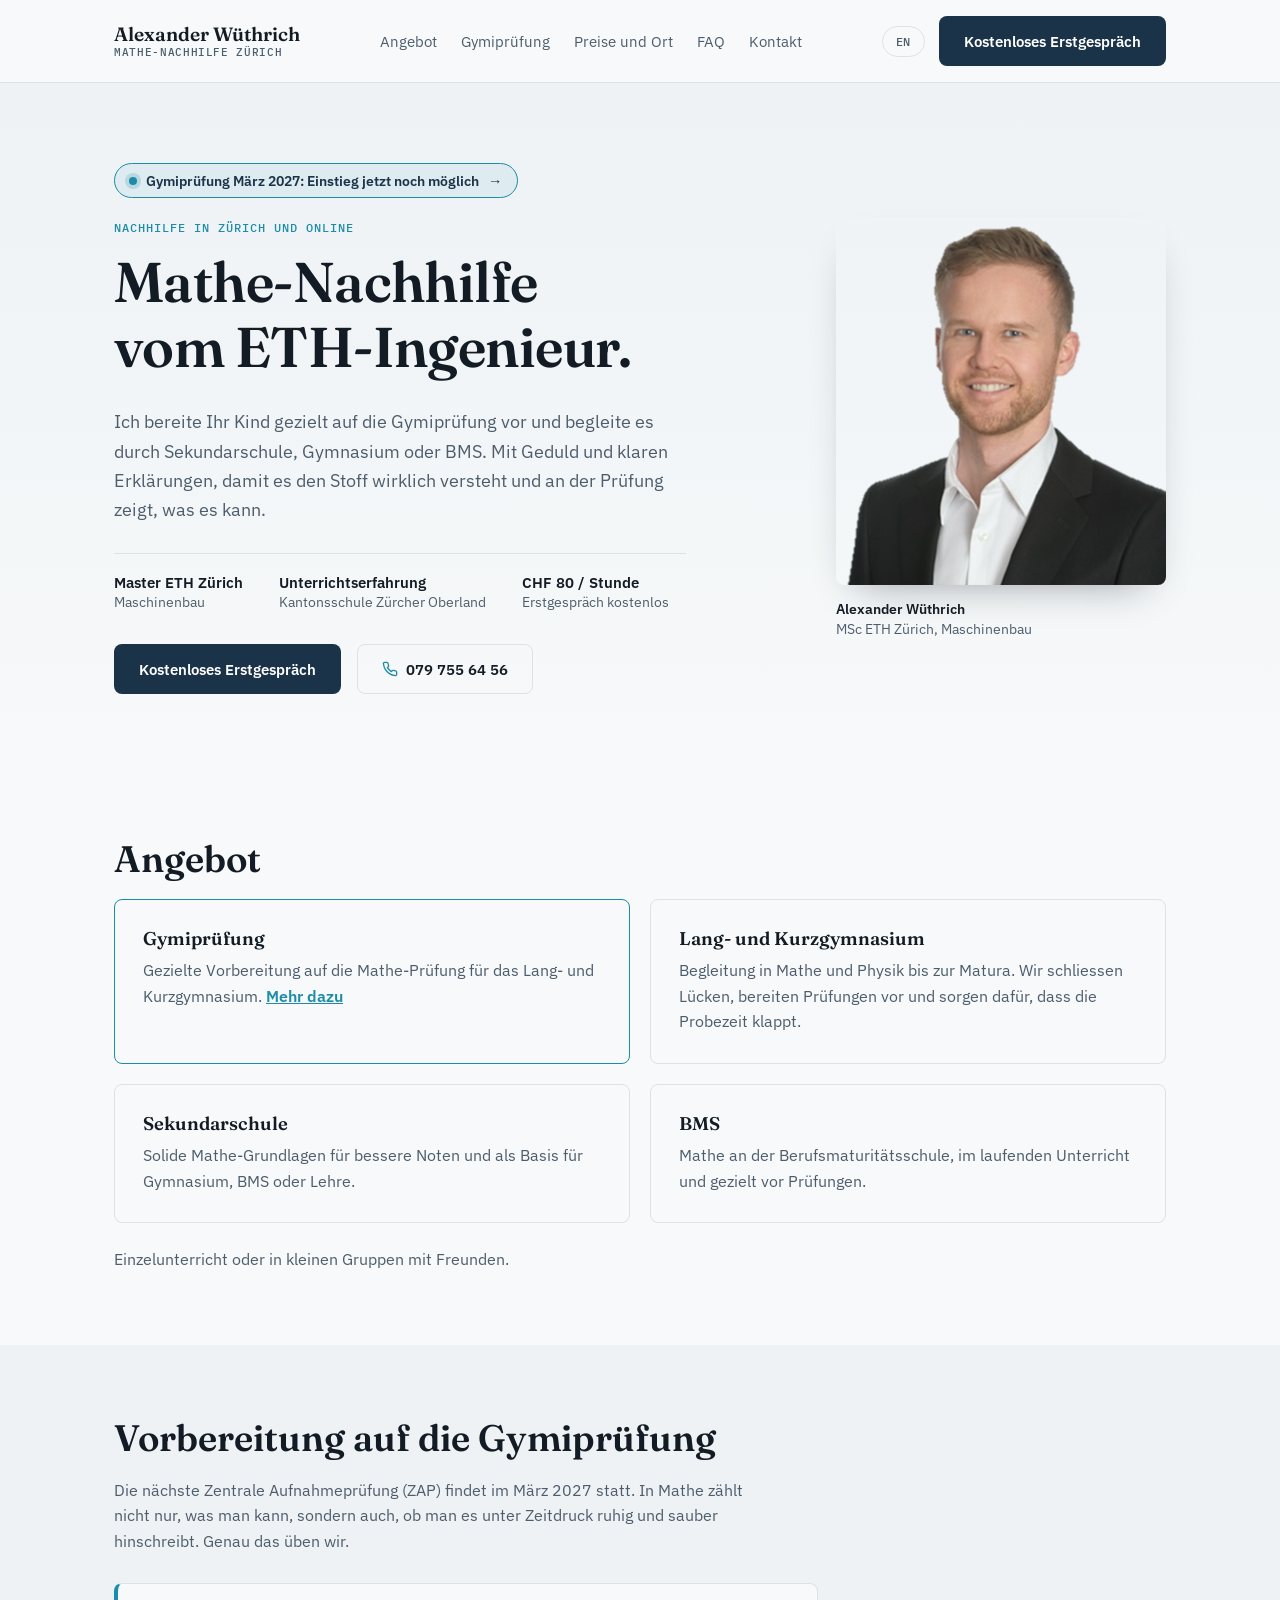
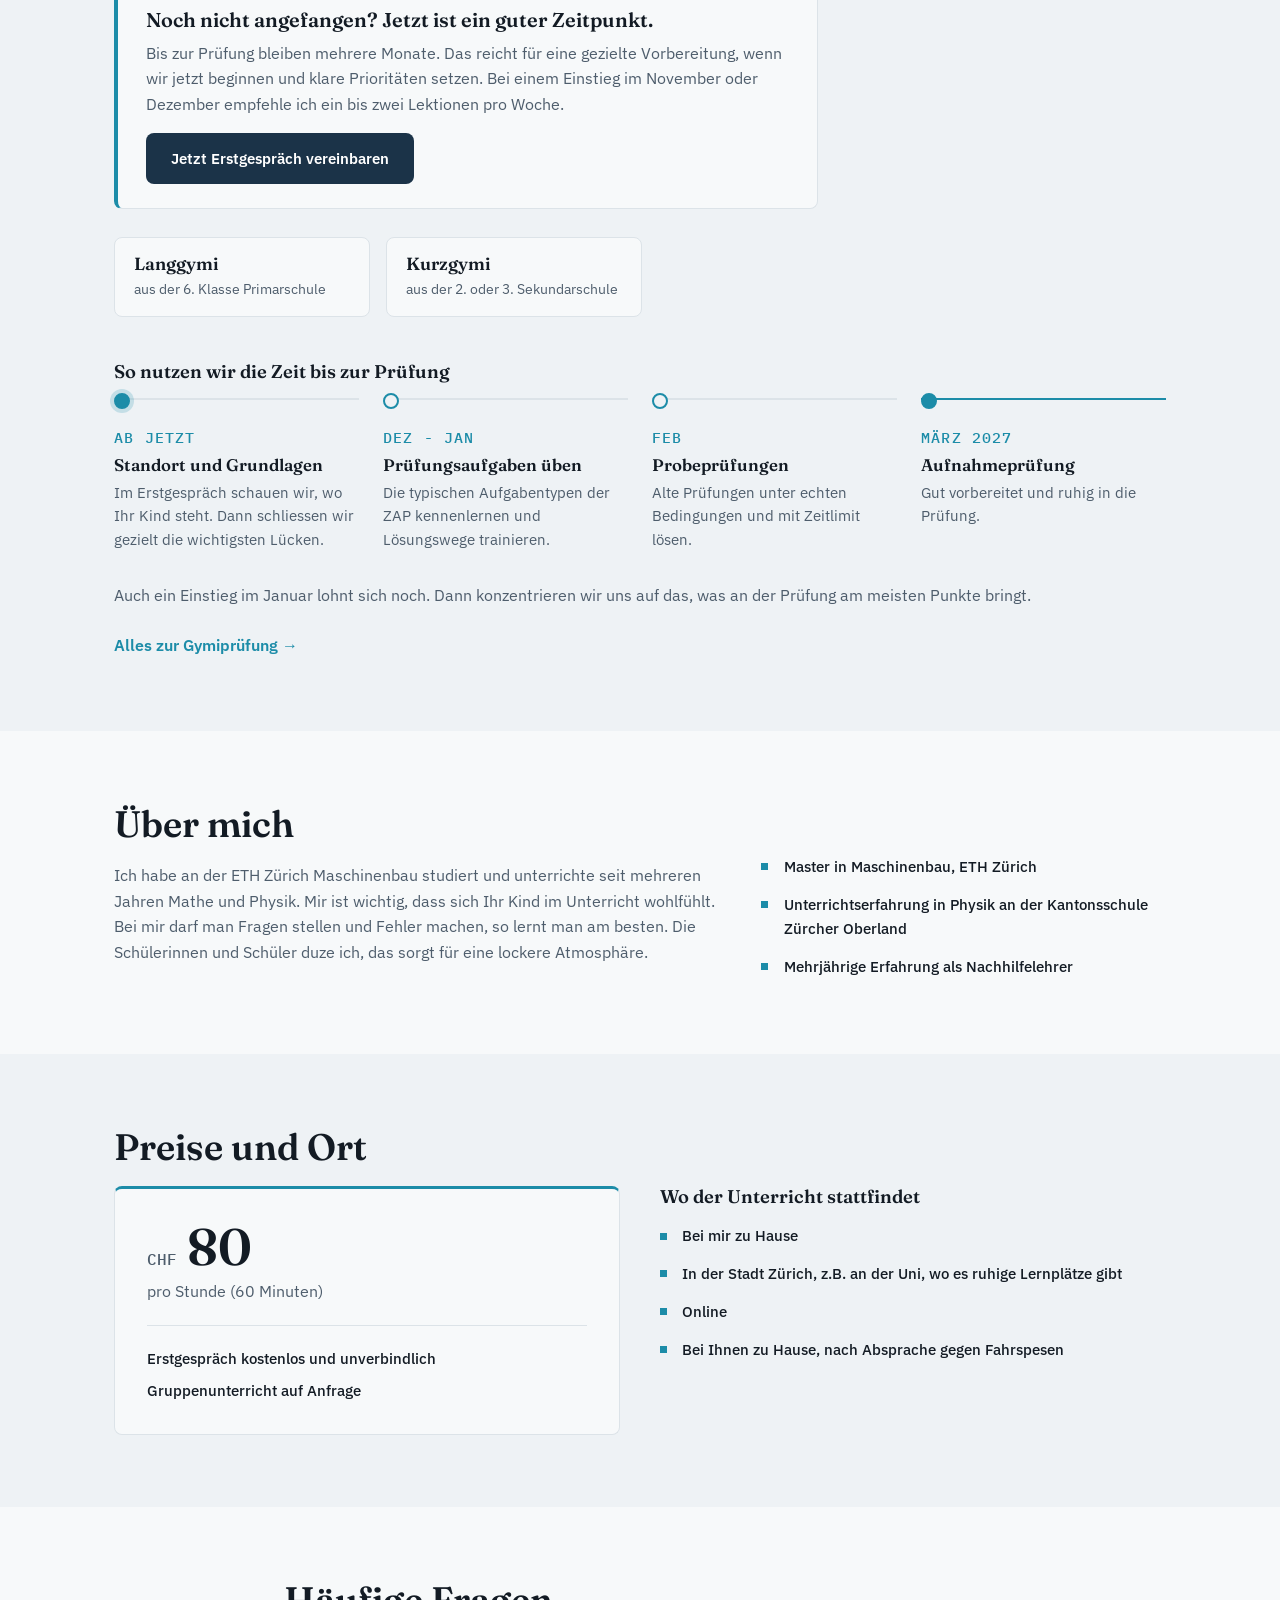
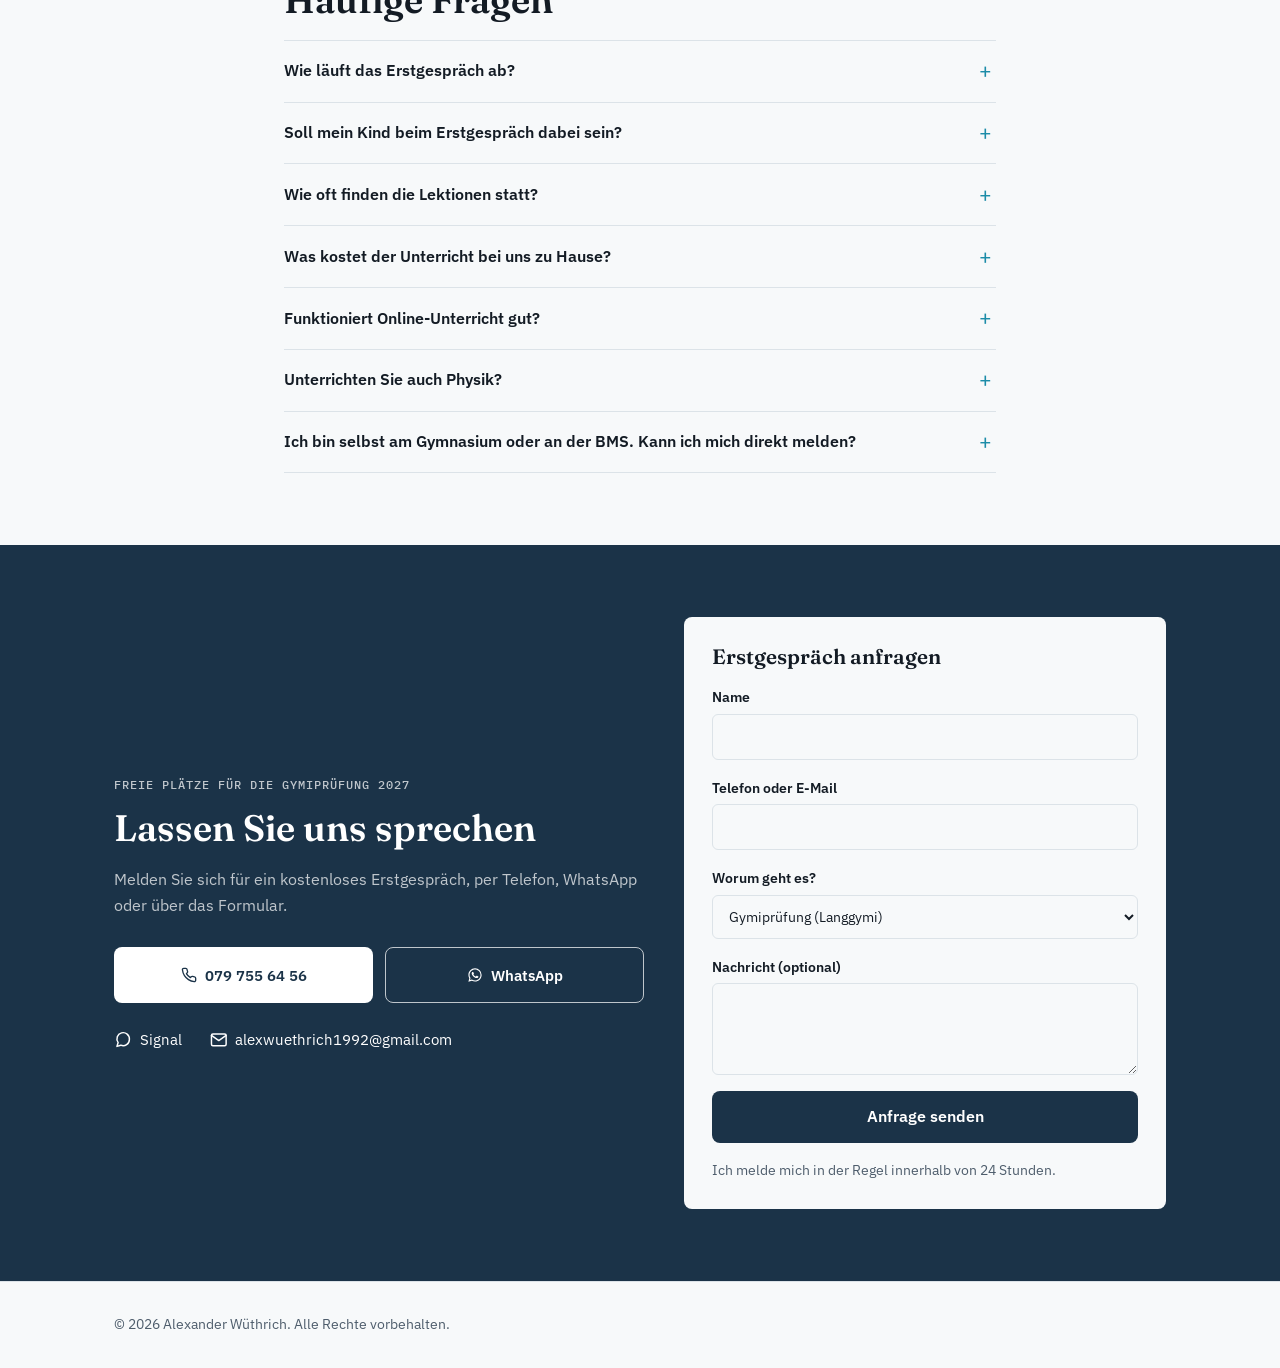
==== commit 95d60e12: "Add Gymiprüfung landing page for Google Ads and link it from the main page Co-Authored-By: Claude Op" ====
--- a/index.html
+++ b/index.html
@@ -9,10 +9,11 @@
   <meta name="viewport" content="width=device-width, initial-scale=1.0">
   <title>Mathe-Nachhilfe Zürich - Gymiprüfung 2027, Gymnasium, Sek &amp; BMS | Alexander Wüthrich</title>
   <meta name="description" content="Mathe-Nachhilfe in Zürich vom ETH-Ingenieur: Vorbereitung auf die Gymiprüfung 2027 (Lang- und Kurzgymi), Einstieg jetzt noch möglich, Gymnasium, Sekundarschule und BMS. CHF 80 pro Stunde, Erstgespräch kostenlos.">
+  <link rel="canonical" href="https://mathecoach-zuerich.ch/">
   <link rel="icon" href="data:image/svg+xml,%3Csvg xmlns='http://www.w3.org/2000/svg' viewBox='0 0 64 64'%3E%3Crect width='64' height='64' rx='14' fill='%231B3348'/%3E%3Cpath d='M10 36l7-3 9 17 11-34h17' fill='none' stroke='%23fff' stroke-width='5' stroke-linecap='round' stroke-linejoin='round'/%3E%3C/svg%3E">
   <link rel="preload" href="fonts/ibm-plex-sans-latin.woff2" as="font" type="font/woff2" crossorigin>
   <link rel="preload" href="fonts/fraunces-600-latin.woff2" as="font" type="font/woff2" crossorigin>
-  <link rel="stylesheet" href="styles.css?v=6">
+  <link rel="stylesheet" href="styles.css?v=7">
   <script>document.documentElement.classList.add('js');</script>
 </head>
 <body>
@@ -28,7 +29,7 @@
       </button>
       <nav class="nav" id="nav">
         <a href="#angebot"><span class="lang-de">Angebot</span><span class="lang-en">Services</span></a>
-        <a href="#gymipruefung"><span class="lang-de">Gymiprüfung</span><span class="lang-en">Gymi exam</span></a>
+        <a href="gymipruefung/"><span class="lang-de">Gymiprüfung</span><span class="lang-en">Gymi exam</span></a>
         <a href="#preise"><span class="lang-de">Preise und Ort</span><span class="lang-en">Rates and location</span></a>
         <a href="#faq">FAQ</a>
         <a href="#kontakt"><span class="lang-de">Kontakt</span><span class="lang-en">Contact</span></a>
@@ -46,7 +47,7 @@
   <section class="hero">
     <div class="container hero-inner">
       <div class="hero-text">
-        <a href="#gymipruefung" class="season-badge">
+        <a href="gymipruefung/" class="season-badge">
           <span class="season-dot" aria-hidden="true"></span>
           <span class="lang-de">Gymiprüfung März 2027: Einstieg jetzt noch möglich</span>
           <span class="lang-en">Gymi exam March 2027: there's still time to start</span>
@@ -106,8 +107,8 @@
         <div class="card card-featured reveal">
           <h3><span class="lang-de">Gymiprüfung</span><span class="lang-en">Gymi entrance exam</span></h3>
           <p>
-            <span class="lang-de">Gezielte Vorbereitung auf die Mathe-Prüfung für das Lang- und Kurzgymnasium. <a href="#gymipruefung">Mehr dazu</a></span>
-            <span class="lang-en">Focused preparation for the math exam for Langgymnasium and Kurzgymnasium. <a href="#gymipruefung">Learn more</a></span>
+            <span class="lang-de">Gezielte Vorbereitung auf die Mathe-Prüfung für das Lang- und Kurzgymnasium. <a href="gymipruefung/">Mehr dazu</a></span>
+            <span class="lang-en">Focused preparation for the math exam for Langgymnasium and Kurzgymnasium. <a href="gymipruefung/">Learn more</a></span>
           </p>
         </div>
         <div class="card reveal">
@@ -193,6 +194,9 @@
       <p class="section-note">
         <span class="lang-de">Auch ein Einstieg im Januar lohnt sich noch. Dann konzentrieren wir uns auf das, was an der Prüfung am meisten Punkte bringt.</span>
         <span class="lang-en">Even starting in January is still worth it. We then focus on what earns the most points in the exam.</span>
+      </p>
+      <p class="section-note">
+        <a href="gymipruefung/" class="text-link"><span class="lang-de">Alles zur Gymiprüfung</span><span class="lang-en">Everything about the Gymi exam</span> &rarr;</a>
       </p>
     </div>
   </section>
@@ -379,6 +383,6 @@
     </div>
   </footer>
 
-  <script src="script.js?v=6"></script>
+  <script src="script.js?v=7"></script>
 </body>
 </html>
--- a/styles.css
+++ b/styles.css
@@ -718,3 +718,11 @@
 .contact .contact-form .form-status:empty { display: none; }
 .contact .contact-form .form-status { color: var(--ink); font-weight: 600; }
 .form-trap { display: none; }
+
+/* Three-column cards and text links */
+.grid-3 { grid-template-columns: repeat(3, 1fr); }
+@media (max-width: 860px) {
+  .grid-3 { grid-template-columns: 1fr; }
+}
+.text-link { color: var(--accent); font-weight: 600; text-decoration: none; }
+.text-link:hover { text-decoration: underline; }
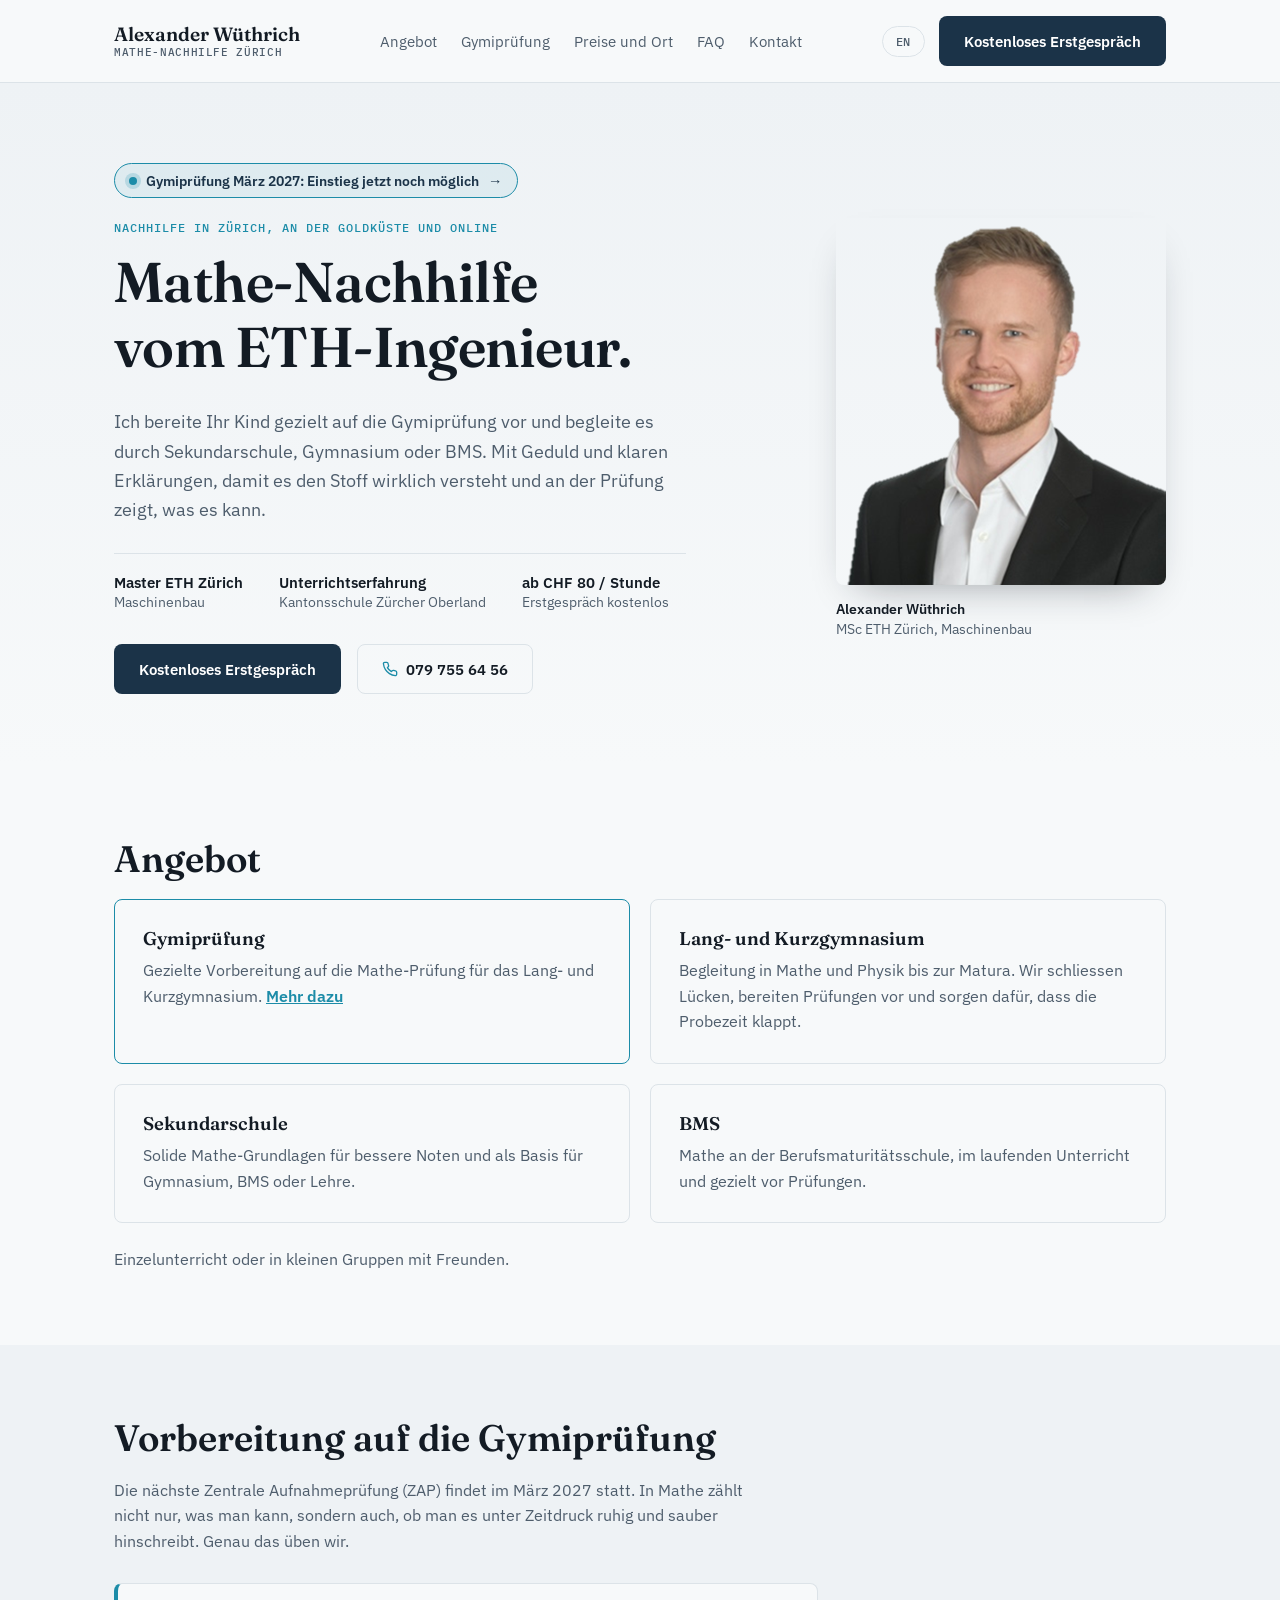
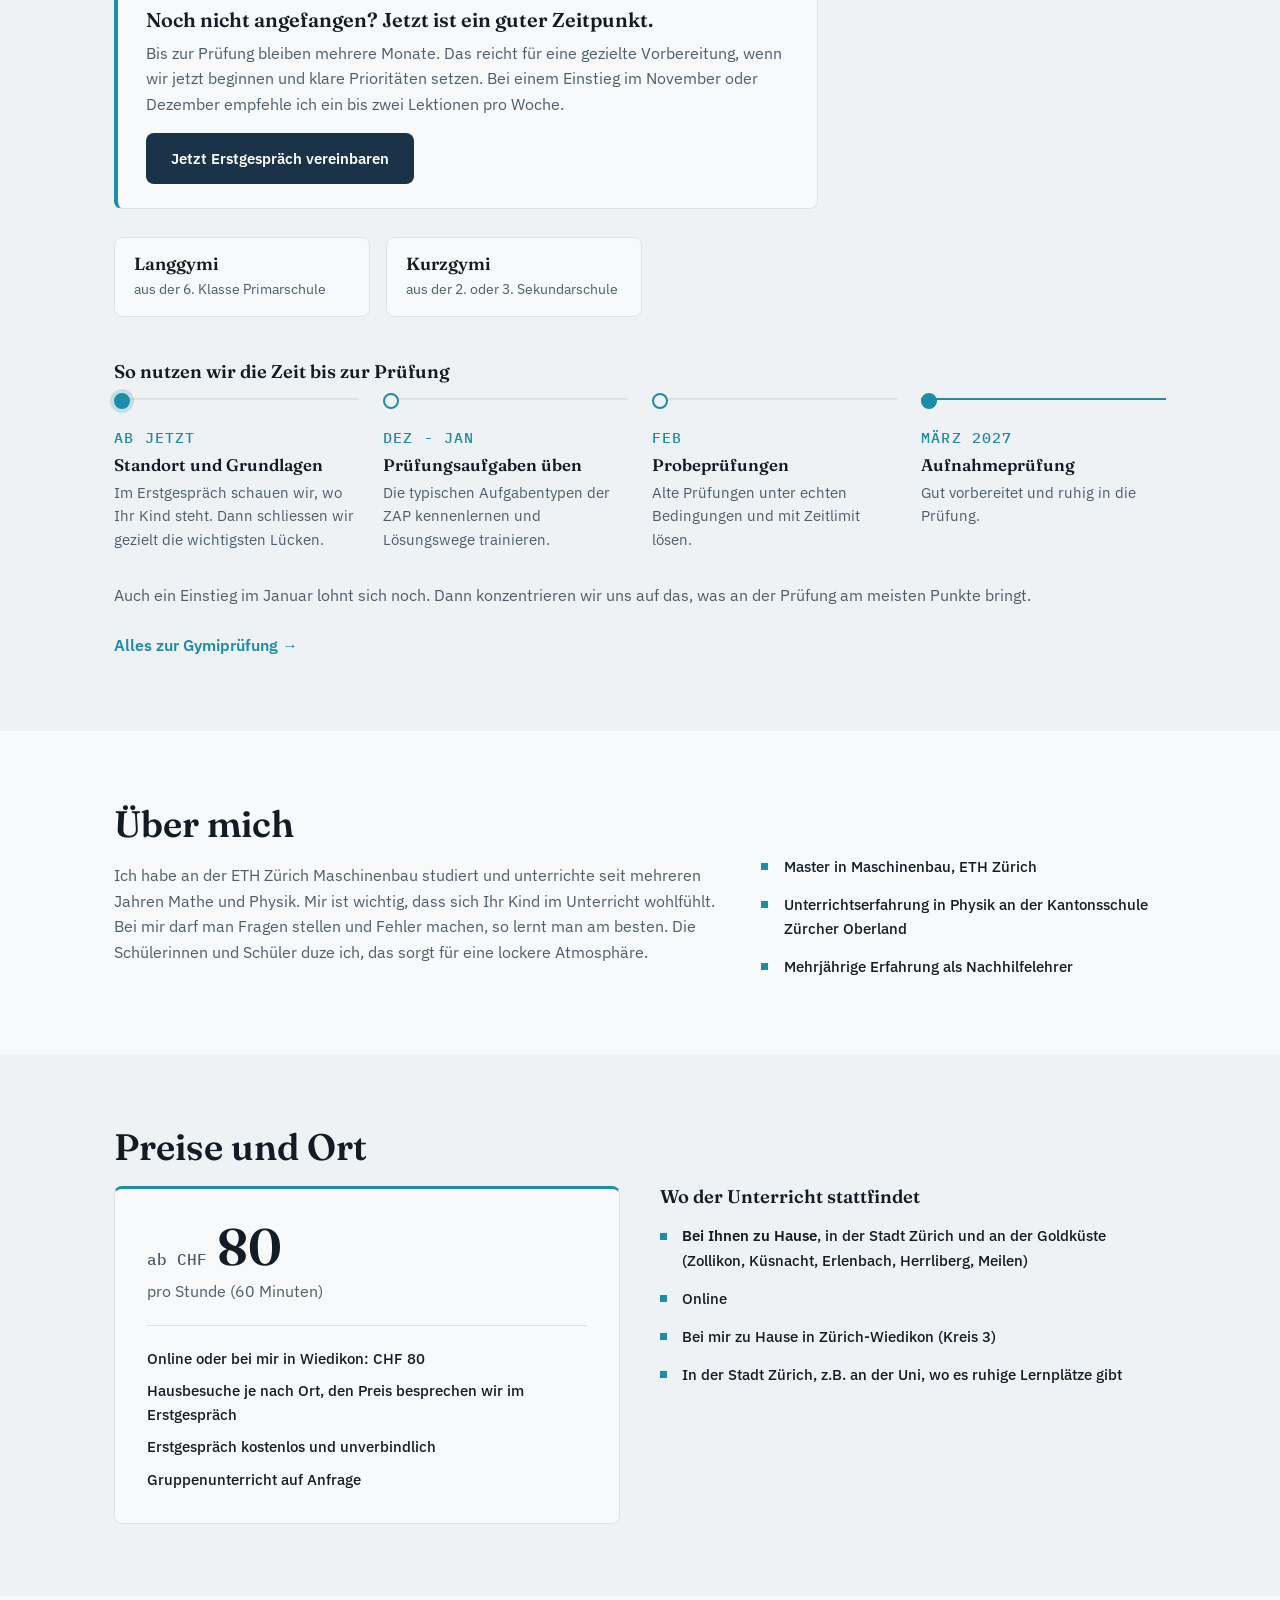
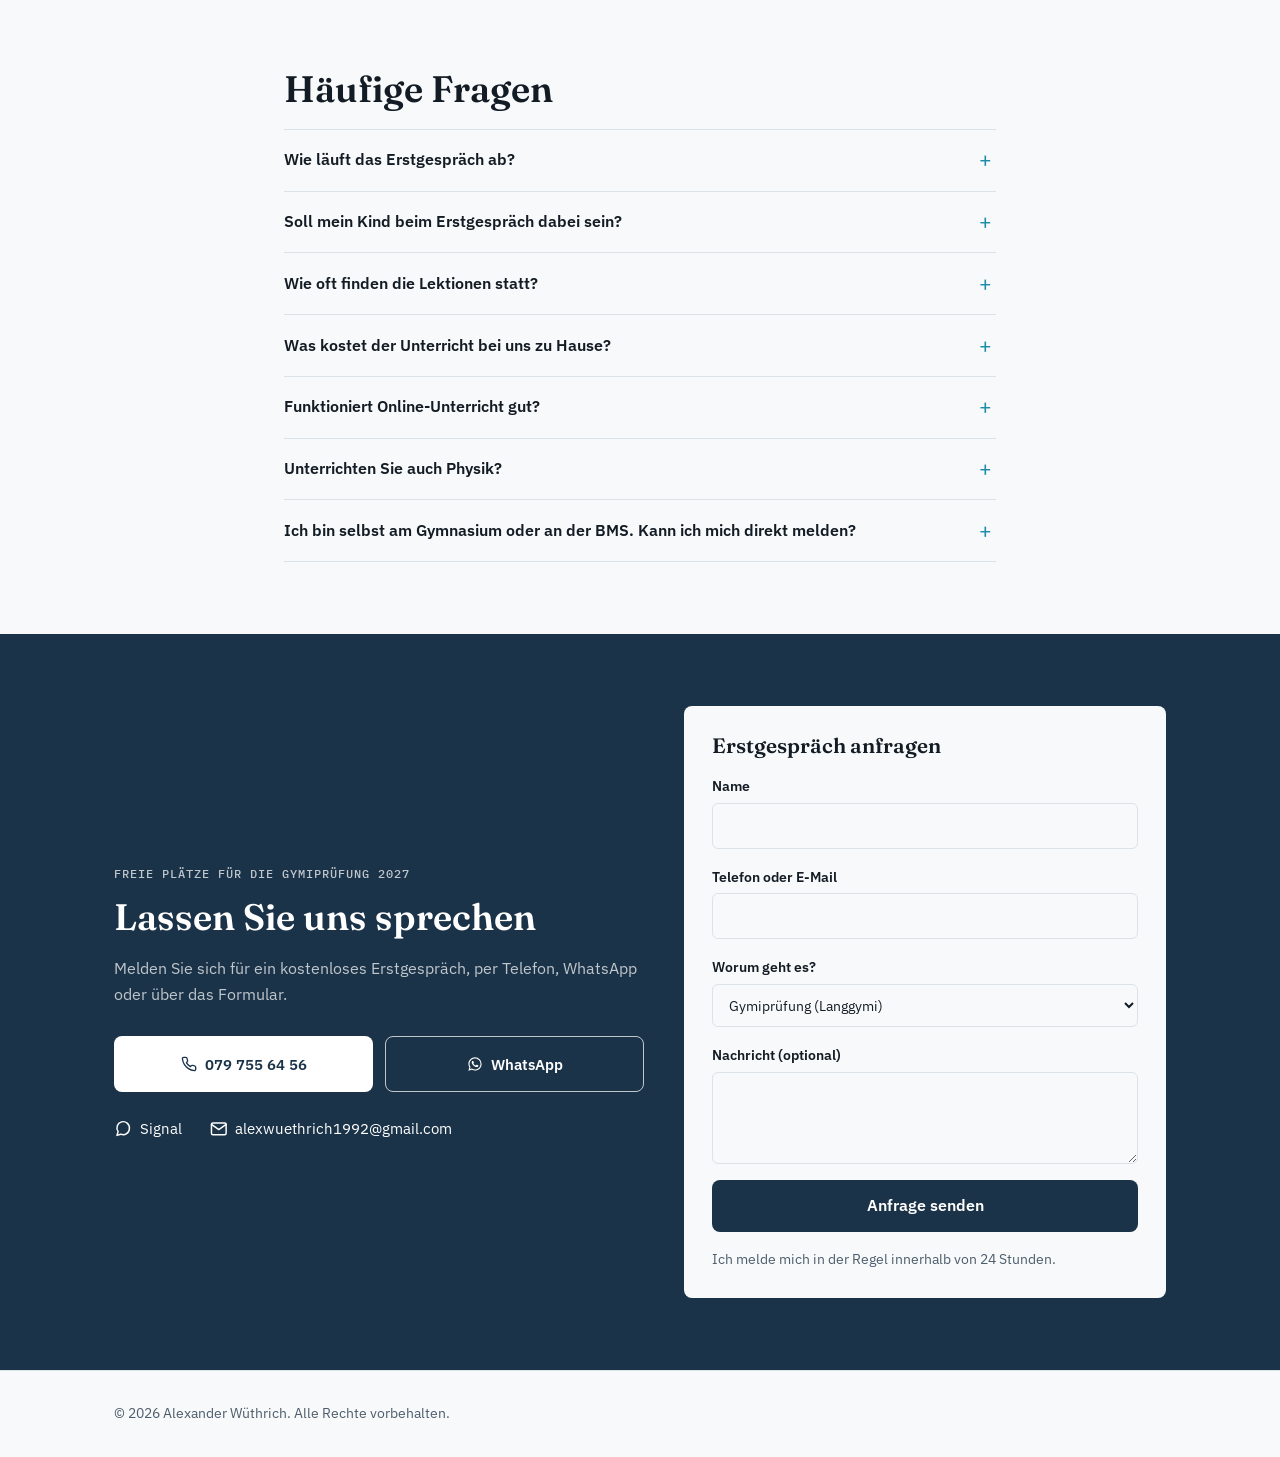
==== commit 1b669f08: "Lead with home visits incl. Goldküste, add Wiedikon, show prices as 'ab CHF 80' Co-Authored-By: Clau" ====
--- a/index.html
+++ b/index.html
@@ -2,18 +2,18 @@
 <html lang="de" data-lang="de"
       data-title-de="Mathe-Nachhilfe Zürich - Gymiprüfung 2027, Gymnasium, Sek &amp; BMS | Alexander Wüthrich"
       data-title-en="Math Tutoring Zurich - Gymi Exam 2027, Gymnasium, Sek &amp; BMS | Alexander Wüthrich"
-      data-desc-de="Mathe-Nachhilfe in Zürich vom ETH-Ingenieur: Vorbereitung auf die Gymiprüfung 2027 (Lang- und Kurzgymi), Einstieg jetzt noch möglich, Gymnasium, Sekundarschule und BMS. CHF 80 pro Stunde, Erstgespräch kostenlos."
-      data-desc-en="Math tutoring in Zurich from an ETH engineer: Gymi entrance exam 2027 prep (Langgymi and Kurzgymi), still time to start now, Gymnasium, Sekundarschule and BMS. CHF 80 per hour, first conversation free.">
+      data-desc-de="Mathe-Nachhilfe in Zürich und an der Goldküste vom ETH-Ingenieur: Vorbereitung auf die Gymiprüfung 2027 (Lang- und Kurzgymi), Einstieg jetzt noch möglich, Gymnasium, Sekundarschule und BMS. ab CHF 80 pro Stunde, Erstgespräch kostenlos."
+      data-desc-en="Math tutoring in Zurich and on the Gold Coast from an ETH engineer: Gymi entrance exam 2027 prep (Langgymi and Kurzgymi), still time to start now, Gymnasium, Sekundarschule and BMS. from CHF 80 per hour, first conversation free.">
 <head>
   <meta charset="UTF-8">
   <meta name="viewport" content="width=device-width, initial-scale=1.0">
   <title>Mathe-Nachhilfe Zürich - Gymiprüfung 2027, Gymnasium, Sek &amp; BMS | Alexander Wüthrich</title>
-  <meta name="description" content="Mathe-Nachhilfe in Zürich vom ETH-Ingenieur: Vorbereitung auf die Gymiprüfung 2027 (Lang- und Kurzgymi), Einstieg jetzt noch möglich, Gymnasium, Sekundarschule und BMS. CHF 80 pro Stunde, Erstgespräch kostenlos.">
+  <meta name="description" content="Mathe-Nachhilfe in Zürich und an der Goldküste vom ETH-Ingenieur: Vorbereitung auf die Gymiprüfung 2027 (Lang- und Kurzgymi), Einstieg jetzt noch möglich, Gymnasium, Sekundarschule und BMS. ab CHF 80 pro Stunde, Erstgespräch kostenlos.">
   <link rel="canonical" href="https://mathecoach-zuerich.ch/">
   <link rel="icon" href="data:image/svg+xml,%3Csvg xmlns='http://www.w3.org/2000/svg' viewBox='0 0 64 64'%3E%3Crect width='64' height='64' rx='14' fill='%231B3348'/%3E%3Cpath d='M10 36l7-3 9 17 11-34h17' fill='none' stroke='%23fff' stroke-width='5' stroke-linecap='round' stroke-linejoin='round'/%3E%3C/svg%3E">
   <link rel="preload" href="fonts/ibm-plex-sans-latin.woff2" as="font" type="font/woff2" crossorigin>
   <link rel="preload" href="fonts/fraunces-600-latin.woff2" as="font" type="font/woff2" crossorigin>
-  <link rel="stylesheet" href="styles.css?v=7">
+  <link rel="stylesheet" href="styles.css?v=8">
   <script>document.documentElement.classList.add('js');</script>
 </head>
 <body>
@@ -54,8 +54,8 @@
           <span aria-hidden="true">&rarr;</span>
         </a>
         <p class="eyebrow">
-          <span class="lang-de">Nachhilfe in Zürich und online</span>
-          <span class="lang-en">Tutoring in Zurich and online</span>
+          <span class="lang-de">Nachhilfe in Zürich, an der Goldküste und online</span>
+          <span class="lang-en">Tutoring in Zurich, on the Gold Coast and online</span>
         </p>
         <h1>
           <span class="lang-de">Mathe-Nachhilfe vom ETH-Ingenieur.</span>
@@ -75,7 +75,7 @@
             <span class="lang-de">Kantonsschule Zürcher Oberland</span><span class="lang-en">Kantonsschule Zürcher Oberland</span>
           </li>
           <li>
-            <strong><span class="lang-de">CHF 80 / Stunde</span><span class="lang-en">CHF 80 / hour</span></strong>
+            <strong><span class="lang-de">ab CHF 80 / Stunde</span><span class="lang-en">from CHF 80 / hour</span></strong>
             <span class="lang-de">Erstgespräch kostenlos</span><span class="lang-en">First conversation free</span>
           </li>
         </ul>
@@ -223,9 +223,11 @@
       <h2><span class="lang-de">Preise und Ort</span><span class="lang-en">Rates and location</span></h2>
       <div class="split">
         <div class="price-box">
-          <p class="price"><span class="price-currency">CHF</span><span class="price-amount">80</span></p>
+          <p class="price"><span class="price-currency"><span class="lang-de">ab CHF</span><span class="lang-en">from CHF</span></span><span class="price-amount">80</span></p>
           <p class="price-unit"><span class="lang-de">pro Stunde (60 Minuten)</span><span class="lang-en">per hour (60 minutes)</span></p>
           <ul class="price-details">
+            <li><span class="lang-de">Online oder bei mir in Wiedikon: CHF 80</span><span class="lang-en">Online or at my place in Wiedikon: CHF 80</span></li>
+            <li><span class="lang-de">Hausbesuche je nach Ort, den Preis besprechen wir im Erstgespräch</span><span class="lang-en">Home visits depending on location, we agree on the price in the first conversation</span></li>
             <li><span class="lang-de">Erstgespräch kostenlos und unverbindlich</span><span class="lang-en">First conversation free, no strings attached</span></li>
             <li><span class="lang-de">Gruppenunterricht auf Anfrage</span><span class="lang-en">Group lessons on request</span></li>
           </ul>
@@ -233,10 +235,10 @@
         <div>
           <h3 class="list-title"><span class="lang-de">Wo der Unterricht stattfindet</span><span class="lang-en">Where lessons take place</span></h3>
           <ul class="accent-list">
-            <li><span class="lang-de">Bei mir zu Hause</span><span class="lang-en">At my place</span></li>
+            <li><span class="lang-de"><strong>Bei Ihnen zu Hause</strong>, in der Stadt Zürich und an der Goldküste (Zollikon, Küsnacht, Erlenbach, Herrliberg, Meilen)</span><span class="lang-en"><strong>At your home</strong>, in the city of Zurich and on the Gold Coast (Zollikon, Küsnacht, Erlenbach, Herrliberg, Meilen)</span></li>
+            <li><span class="lang-de">Online</span><span class="lang-en">Online</span></li>
+            <li><span class="lang-de">Bei mir zu Hause in Zürich-Wiedikon (Kreis 3)</span><span class="lang-en">At my place in Zurich-Wiedikon (district 3)</span></li>
             <li><span class="lang-de">In der Stadt Zürich, z.B. an der Uni, wo es ruhige Lernplätze gibt</span><span class="lang-en">In the city of Zurich, e.g. at the university, where there are quiet study spaces</span></li>
-            <li><span class="lang-de">Online</span><span class="lang-en">Online</span></li>
-            <li><span class="lang-de">Bei Ihnen zu Hause, nach Absprache gegen Fahrspesen</span><span class="lang-en">At your home, by arrangement, plus travel costs</span></li>
           </ul>
         </div>
       </div>
@@ -270,8 +272,8 @@
       <details>
         <summary><span class="lang-de">Was kostet der Unterricht bei uns zu Hause?</span><span class="lang-en">What does it cost if you come to my home?</span></summary>
         <p>
-          <span class="lang-de">CHF 80 pro Stunde plus Fahrspesen, je nach Weg. Den genauen Betrag besprechen wir vorher.</span>
-          <span class="lang-en">CHF 80 per hour plus travel costs, depending on the distance. We agree on the exact amount beforehand.</span>
+          <span class="lang-de">Das hängt davon ab, wo Sie wohnen. Den Preis besprechen wir im Erstgespräch, er ist vorher klar und ohne Überraschungen.</span>
+          <span class="lang-en">That depends on where you live. We agree on the price in the first conversation, so it is clear beforehand with no surprises.</span>
         </p>
       </details>
       <details>
@@ -383,6 +385,6 @@
     </div>
   </footer>
 
-  <script src="script.js?v=7"></script>
+  <script src="script.js?v=8"></script>
 </body>
 </html>
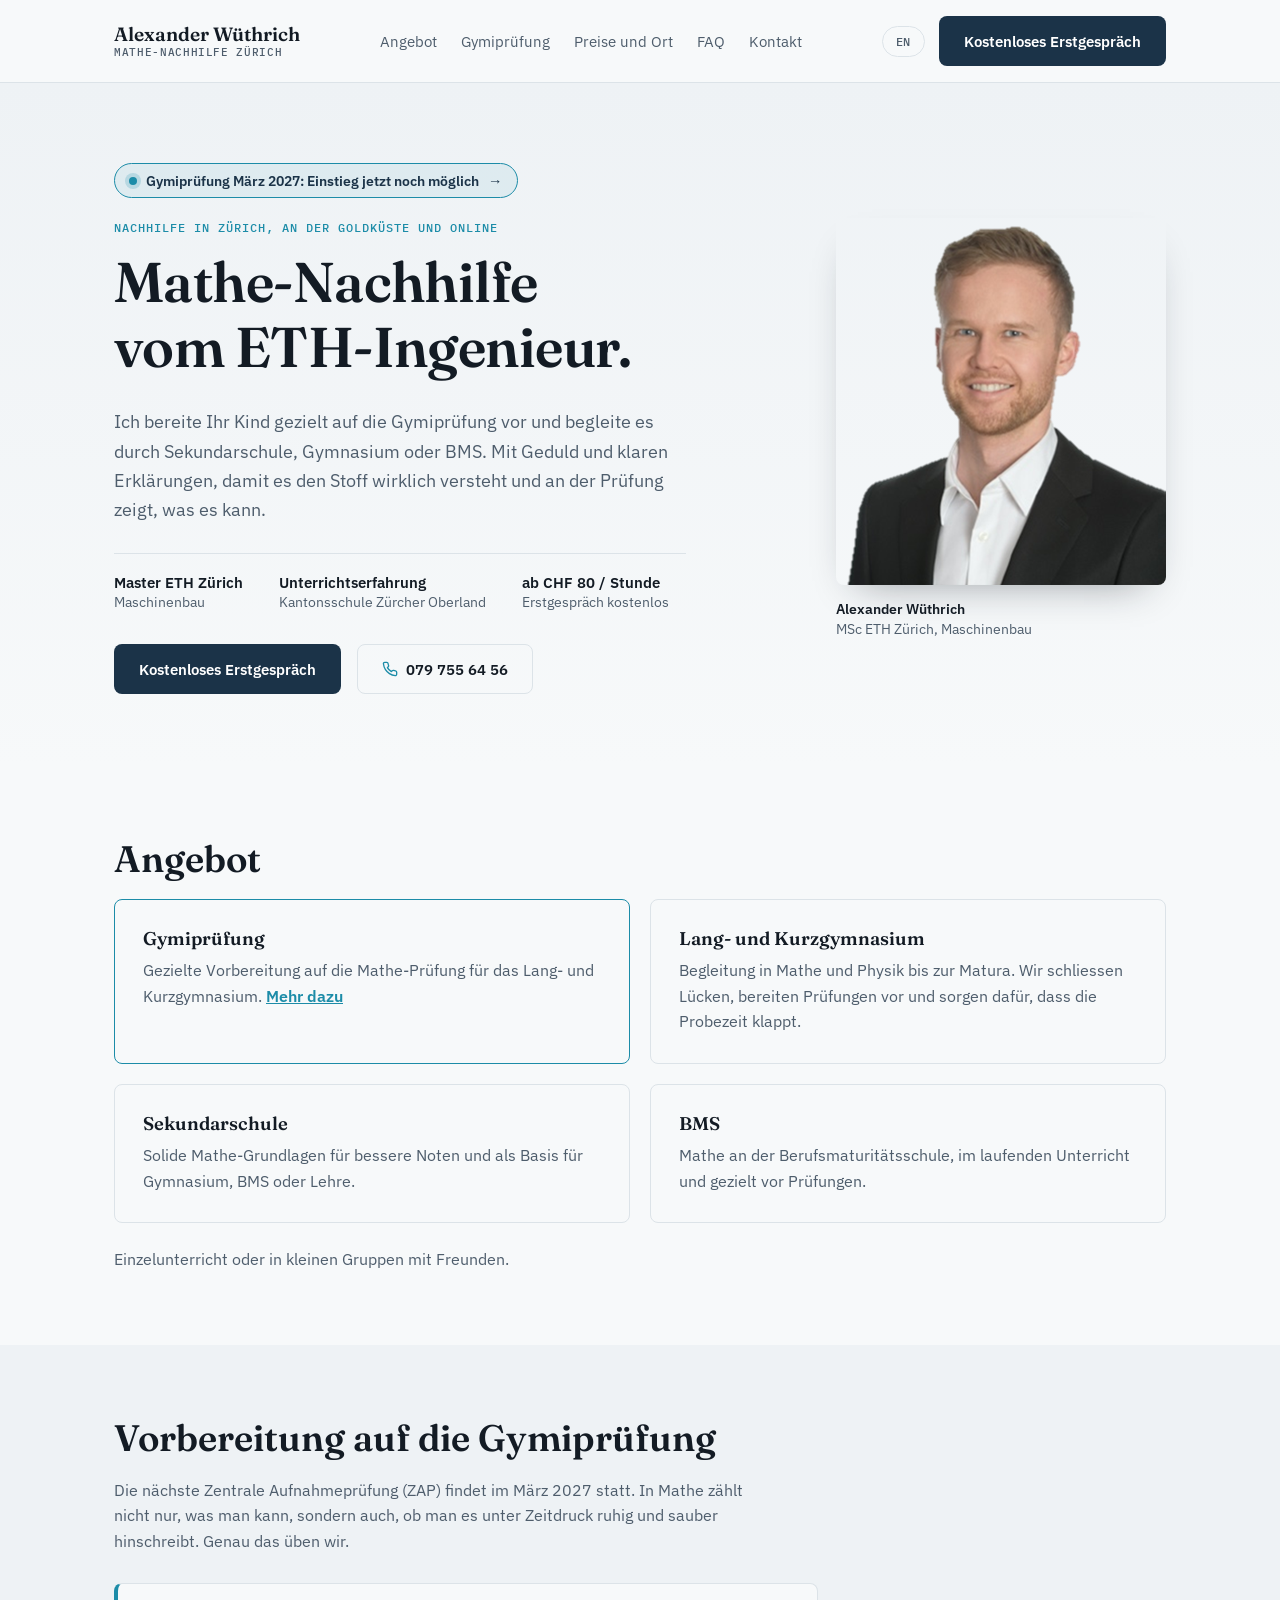
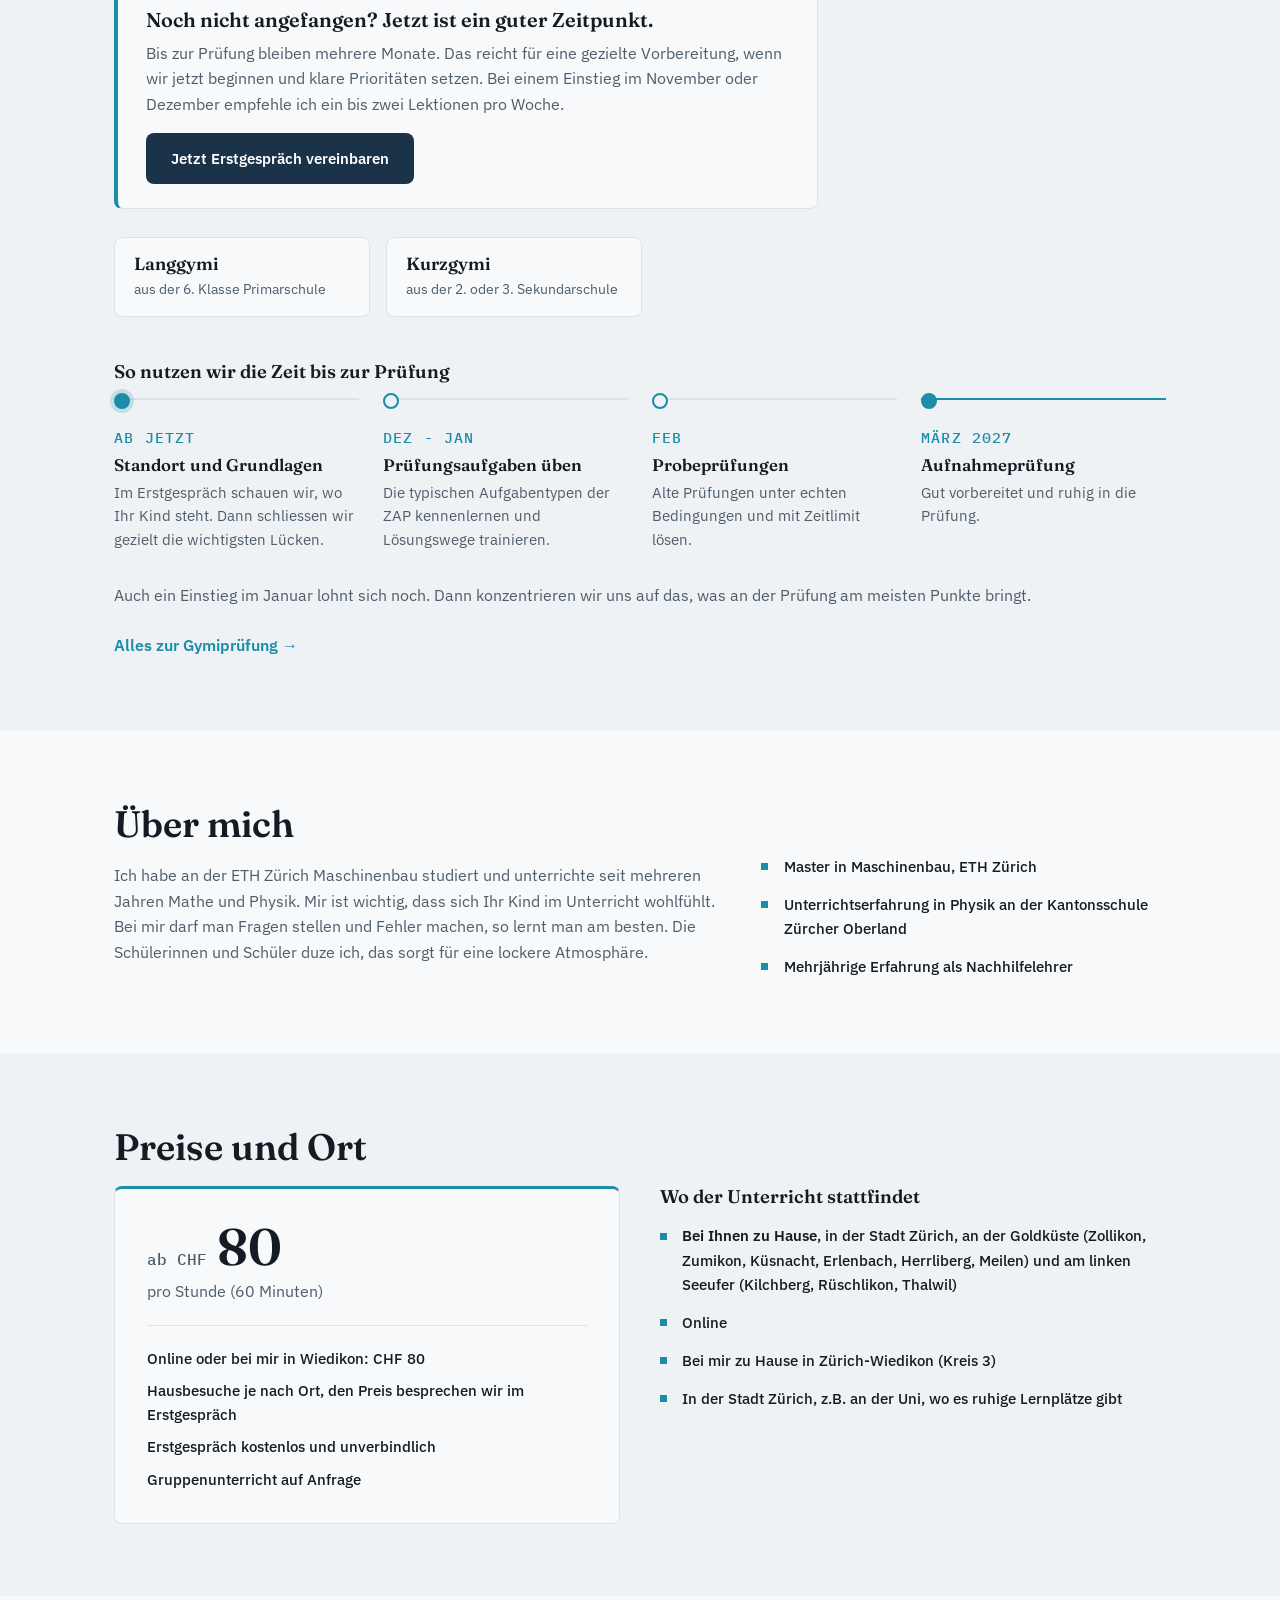
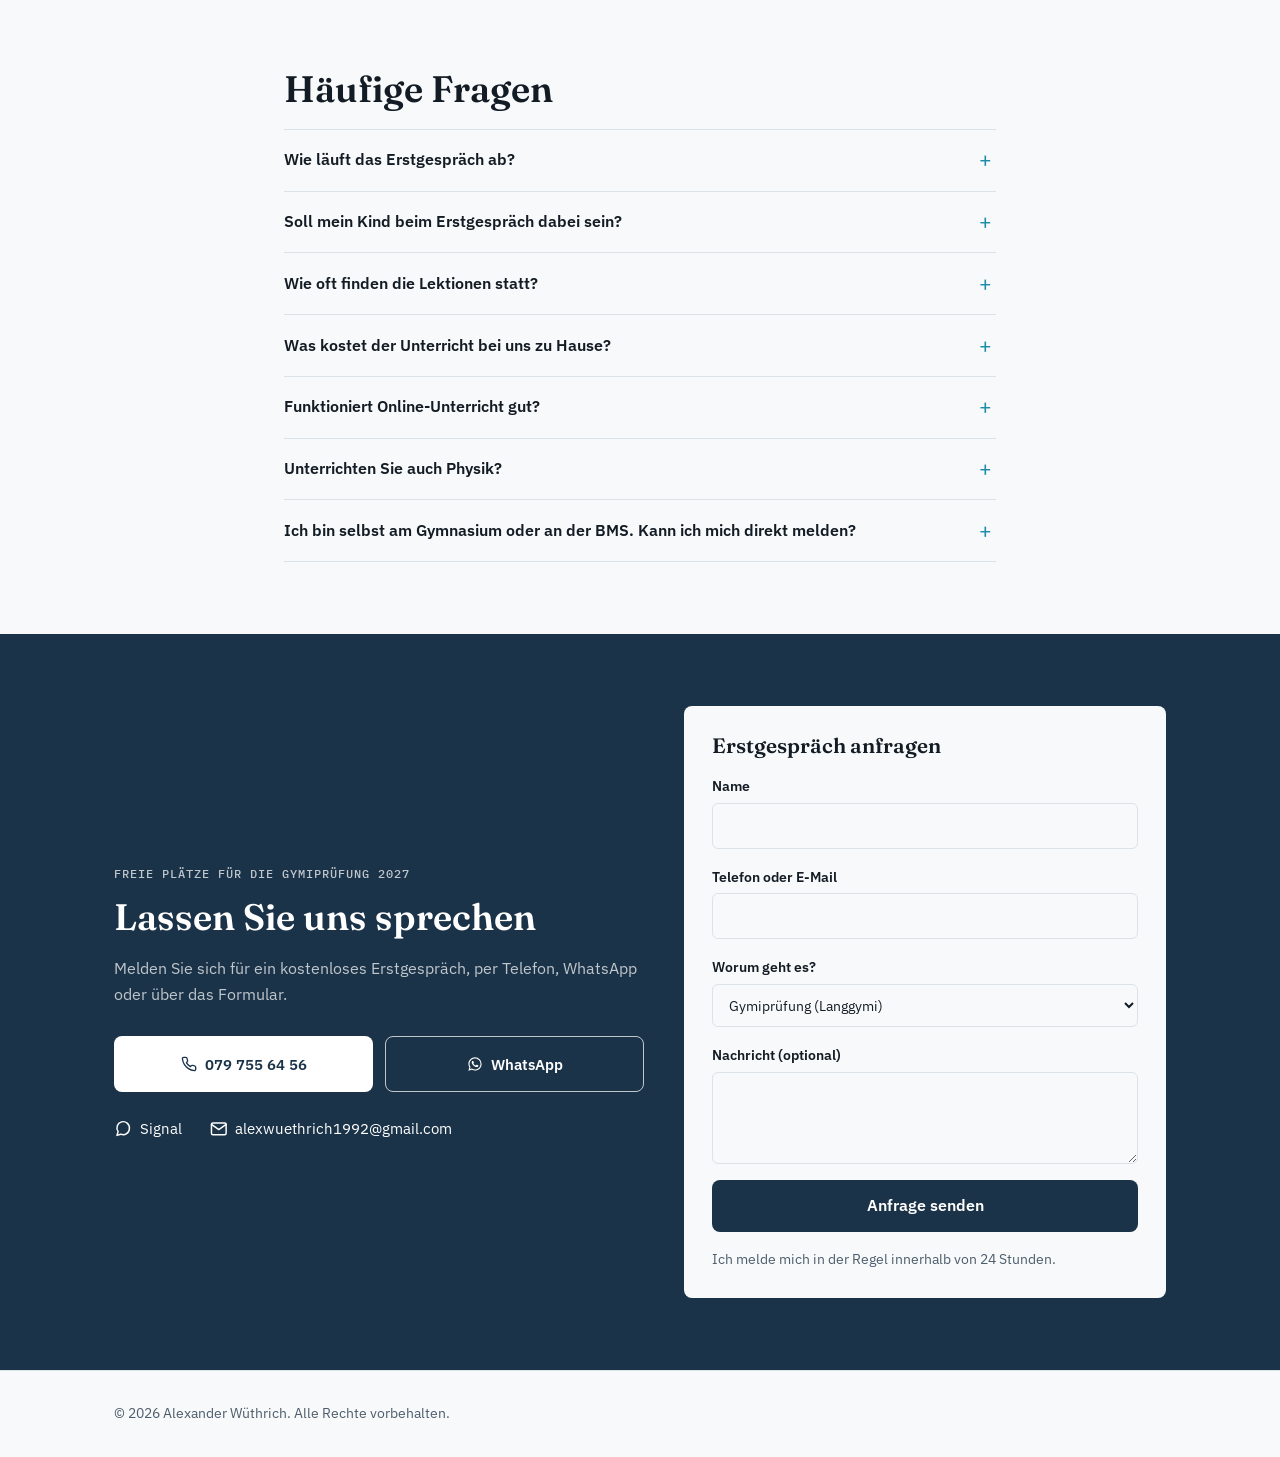
==== commit 95edc00c: "Add Zumikon and left lakeshore communities to home visit area Co-Authored-By: Claude Opus 5.5 <norep" ====
--- a/index.html
+++ b/index.html
@@ -235,7 +235,7 @@
         <div>
           <h3 class="list-title"><span class="lang-de">Wo der Unterricht stattfindet</span><span class="lang-en">Where lessons take place</span></h3>
           <ul class="accent-list">
-            <li><span class="lang-de"><strong>Bei Ihnen zu Hause</strong>, in der Stadt Zürich und an der Goldküste (Zollikon, Küsnacht, Erlenbach, Herrliberg, Meilen)</span><span class="lang-en"><strong>At your home</strong>, in the city of Zurich and on the Gold Coast (Zollikon, Küsnacht, Erlenbach, Herrliberg, Meilen)</span></li>
+            <li><span class="lang-de"><strong>Bei Ihnen zu Hause</strong>, in der Stadt Zürich, an der Goldküste (Zollikon, Zumikon, Küsnacht, Erlenbach, Herrliberg, Meilen) und am linken Seeufer (Kilchberg, Rüschlikon, Thalwil)</span><span class="lang-en"><strong>At your home</strong>, in the city of Zurich, on the Gold Coast (Zollikon, Zumikon, Küsnacht, Erlenbach, Herrliberg, Meilen) and on the left lakeshore (Kilchberg, Rüschlikon, Thalwil)</span></li>
             <li><span class="lang-de">Online</span><span class="lang-en">Online</span></li>
             <li><span class="lang-de">Bei mir zu Hause in Zürich-Wiedikon (Kreis 3)</span><span class="lang-en">At my place in Zurich-Wiedikon (district 3)</span></li>
             <li><span class="lang-de">In der Stadt Zürich, z.B. an der Uni, wo es ruhige Lernplätze gibt</span><span class="lang-en">In the city of Zurich, e.g. at the university, where there are quiet study spaces</span></li>
